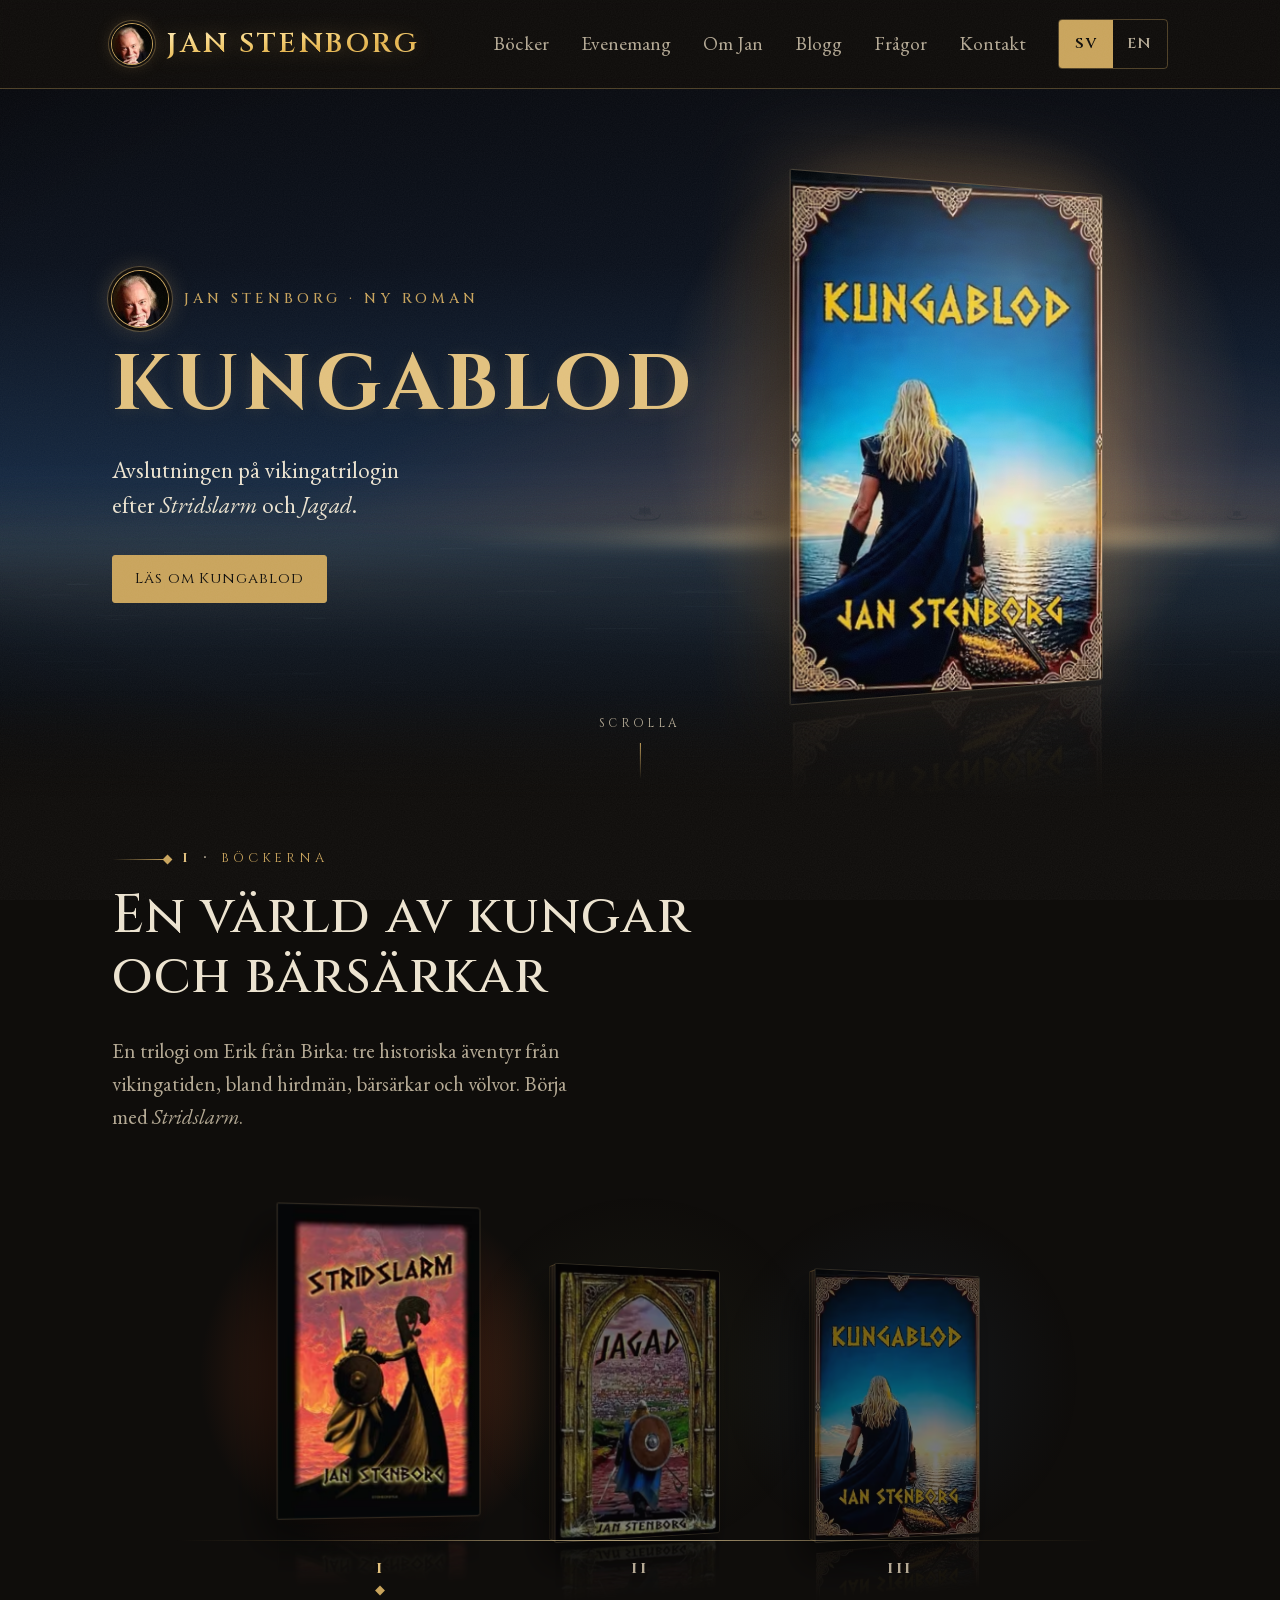
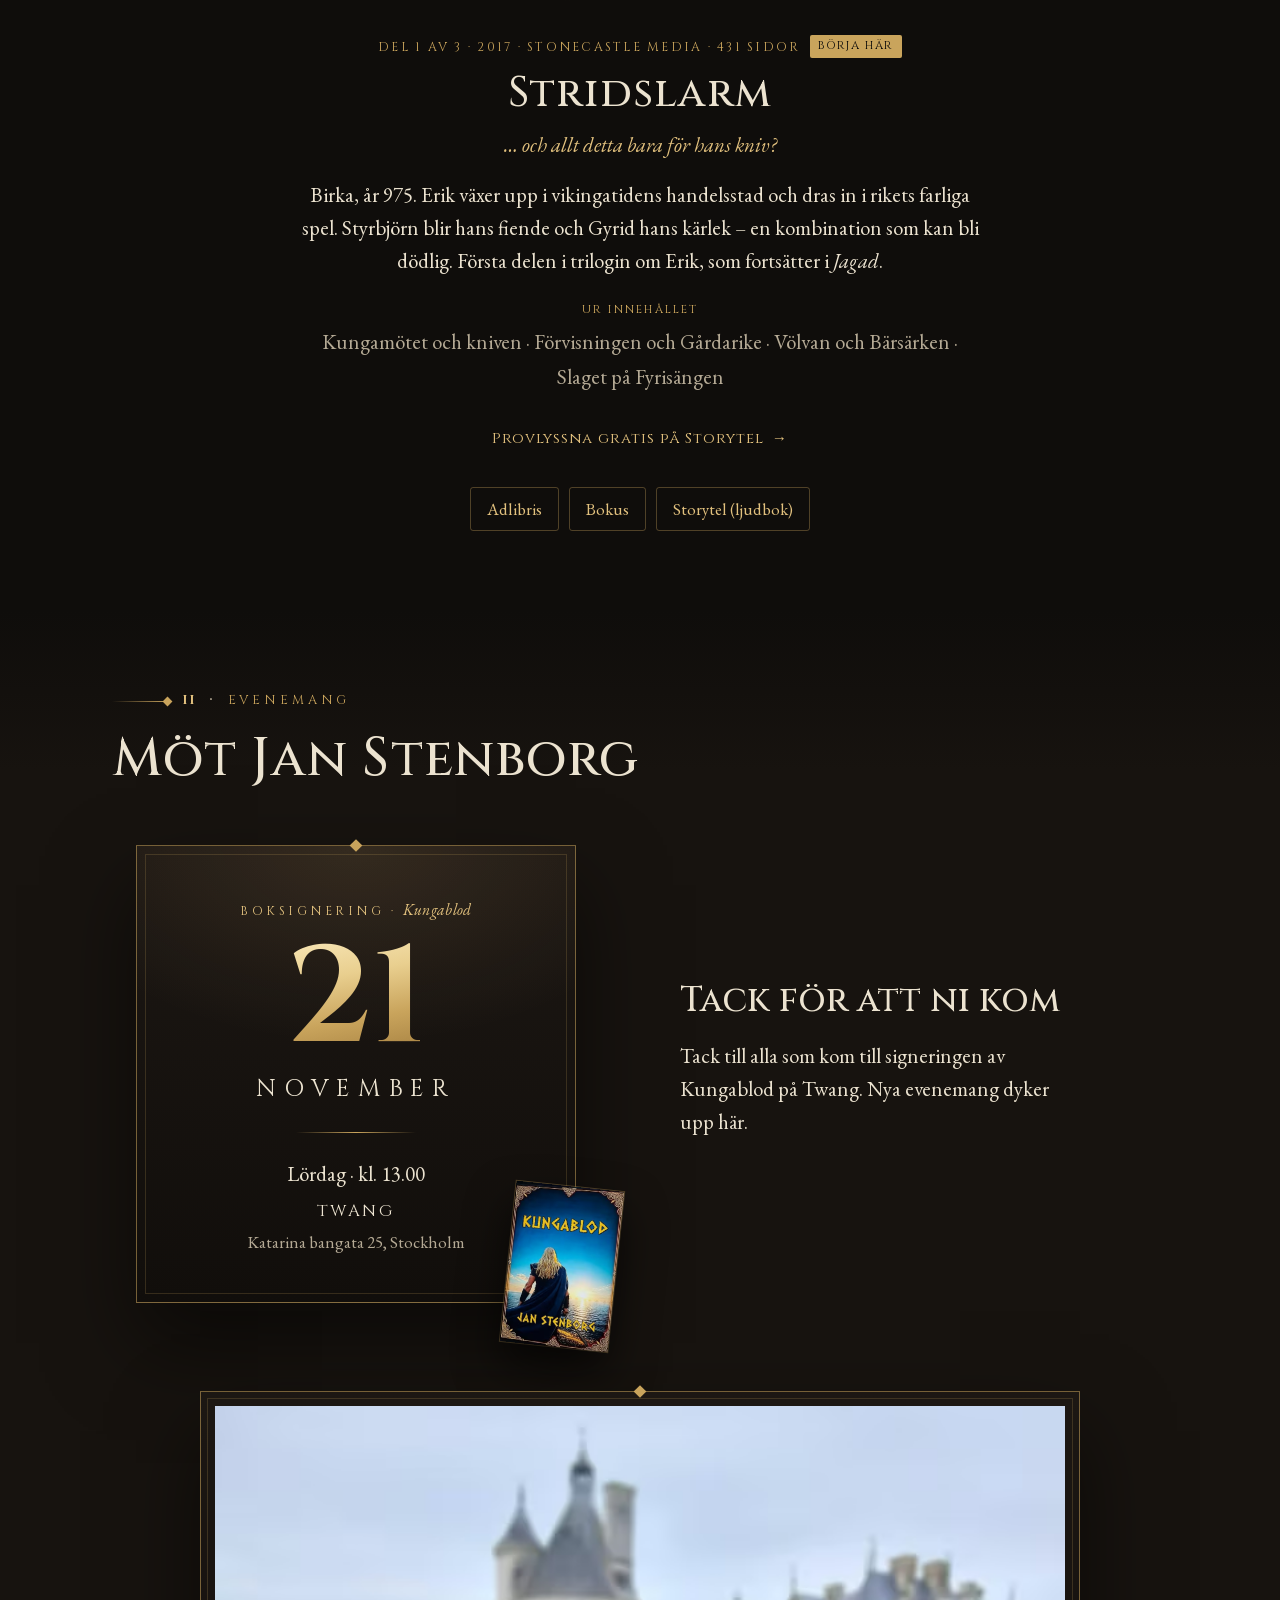
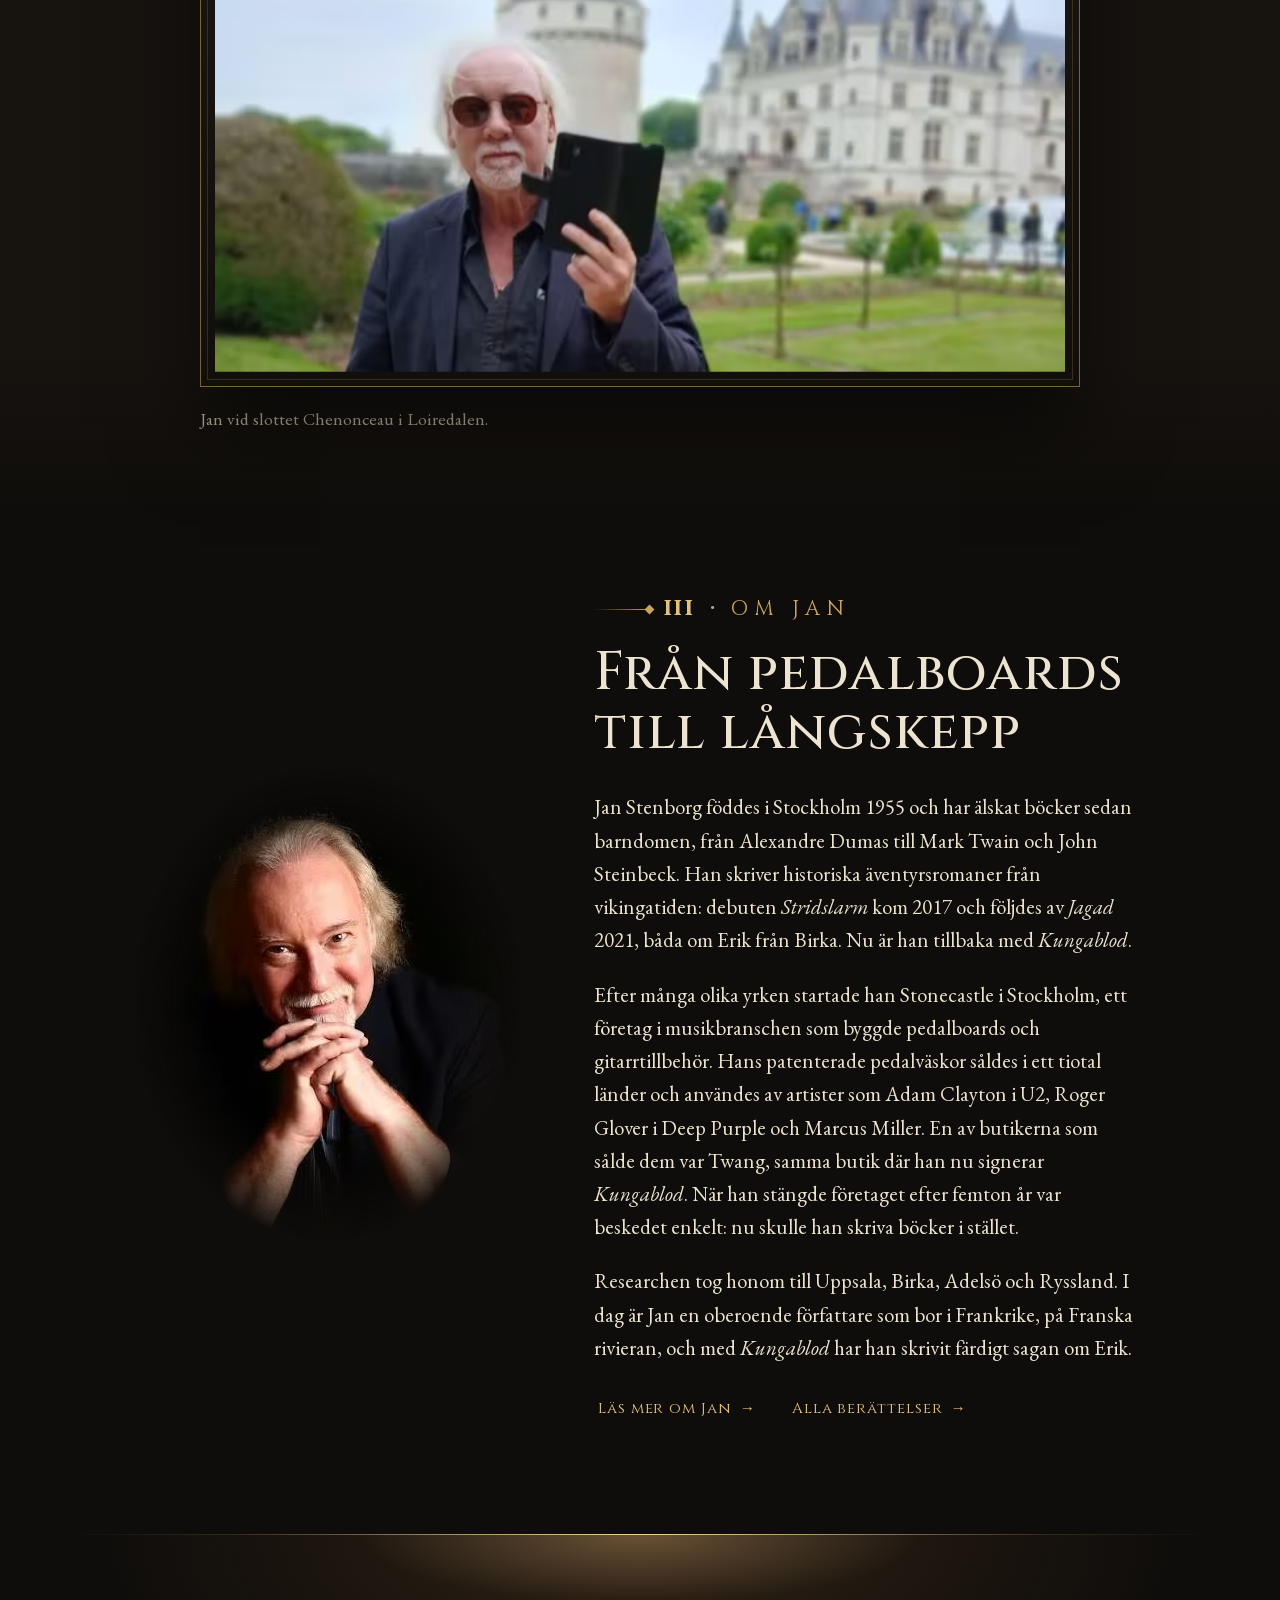
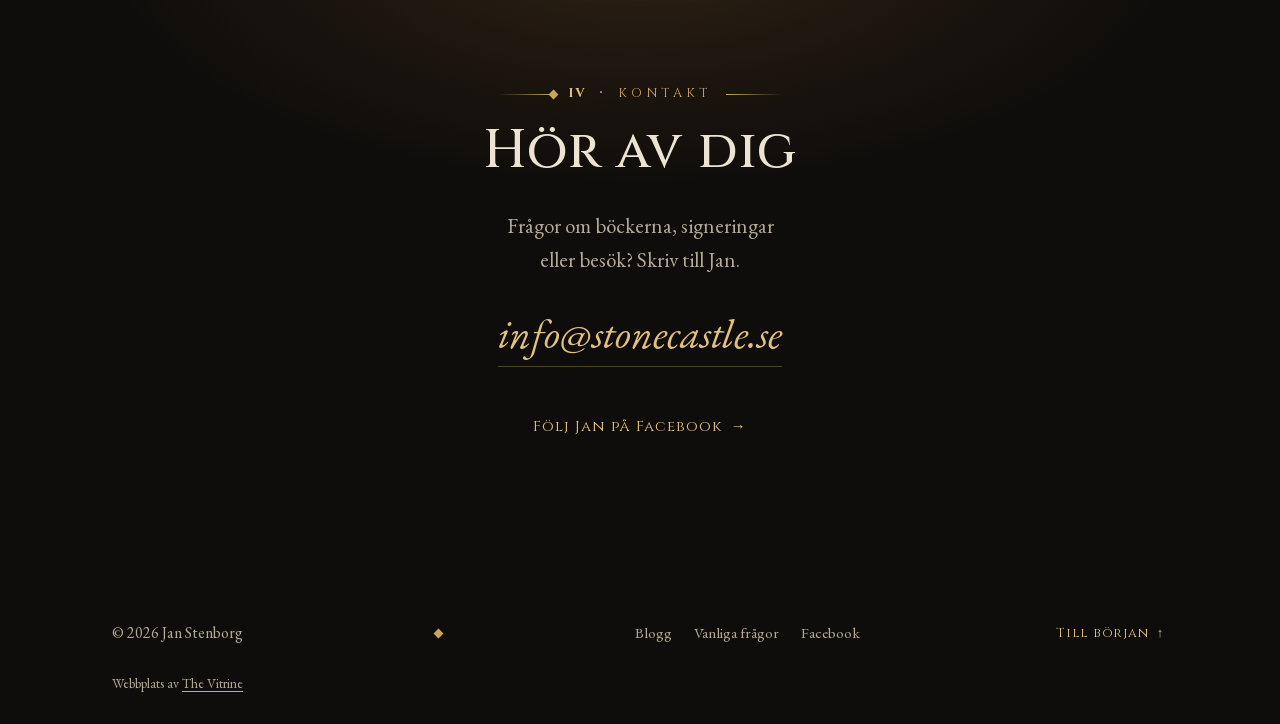
==== index.html @ d5a55173 "Footer: add "Webbplats av The Vitrine" credit Swedish and English, following the language switch; li" ====
<!doctype html>
<html lang="sv" data-lang="sv" data-title-sv="Jan Stenborg – vikingatrilogin om Erik: Stridslarm, Jagad, Kungablod" data-title-en="Jan Stenborg – the Viking trilogy of Erik: Stridslarm, Jagad, Kungablod">
<head>
  <meta charset="utf-8">
  <meta name="viewport" content="width=device-width, initial-scale=1, viewport-fit=cover">
  <title>Jan Stenborg – vikingatrilogin om Erik: Stridslarm, Jagad, Kungablod</title>
  <meta name="description" content="Jan Stenborgs vikingatrilogi om Erik från Birka: Stridslarm, Jagad och avslutande Kungablod. Boksignering 21 november på Twang i Stockholm.">
  <meta name="theme-color" content="#0f0d0b">
  <meta name="referrer" content="strict-origin-when-cross-origin">
  <link rel="icon" href="favicon.svg" type="image/svg+xml">
  <link rel="icon" href="favicon-32.png" sizes="32x32" type="image/png">
  <link rel="apple-touch-icon" href="apple-touch-icon.png">

  <!-- Sharing on Facebook, Messenger, LinkedIn, X etc. -->
  <meta property="og:type" content="website">
  <meta property="og:site_name" content="Jan Stenborg">
  <meta property="og:locale" content="sv_SE">
  <meta property="og:title" content="Kungablod – avslutningen på Jan Stenborgs vikingatrilogi">
  <meta property="og:description" content="Boksignering lördag 21 november kl. 13.00 på Twang, Katarina bangata 25, Stockholm.">
  <meta property="og:image" content="https://janstenborg.com/images/share.jpg">
  <meta property="og:image:width" content="1200">
  <meta property="og:image:height" content="630">
  <meta property="og:image:alt" content="Kungablod av Jan Stenborg: boken mot en soluppgång över havet.">
  <meta name="twitter:card" content="summary_large_image">
  <link rel="canonical" href="https://janstenborg.com/">
  <!-- Swedish is the site's main language: Google should show these Swedish pages -->
  <link rel="alternate" hreflang="sv" href="https://janstenborg.com/">
  <link rel="alternate" hreflang="x-default" href="https://janstenborg.com/">
  <meta property="og:url" content="https://janstenborg.com/">

  <!-- Load the hero cover and the two main fonts first, so the top of the page appears fast -->
  <link rel="preload" as="image" type="image/avif"
        imagesrcset="images/kungablod-320.avif 320w, images/kungablod-480.avif 480w, images/kungablod-628.avif 628w"
        imagesizes="(max-width: 820px) and (max-height: 700px) 131px, (max-width: 820px) and (max-height: 800px) 149px, (max-width: 820px) 175px, 298px">
  <link rel="preload" href="fonts/cinzel.woff2" as="font" type="font/woff2" crossorigin>
  <link rel="preload" href="fonts/eb-garamond.woff2" as="font" type="font/woff2" crossorigin>
  <link rel="stylesheet" href="styles.css">

  <script src="boot.js?v=2"></script>

  <!-- Information for Google: Jan, his books and the signing. Update together with the page text. -->
  <script type="application/ld+json">
  {
    "@context": "https://schema.org",
    "@graph": [
      {
        "@type": "Person",
        "@id": "#jan-stenborg",
        "name": "Jan Stenborg",
        "jobTitle": "Författare",
        "url": "https://janstenborg.com/",
        "birthDate": "1955",
        "birthPlace": { "@type": "Place", "name": "Stockholm" },
        "image": "https://janstenborg.com/images/jan-stenborg.jpg",
        "sameAs": ["https://www.bokus.com/forfattare/jan-stenborg", "https://www.facebook.com/Stridslarm.Bok"]
      },
      {
        "@type": "Book",
        "name": "Stridslarm",
        "author": { "@id": "#jan-stenborg" },
        "inLanguage": "sv",
        "genre": "Historisk roman",
        "datePublished": "2017",
        "publisher": { "@type": "Organization", "name": "Stonecastle Media" },
        "isbn": "9789163748806",
        "numberOfPages": 431,
        "bookFormat": "https://schema.org/Paperback",
        "image": "https://janstenborg.com/images/stridslarm.jpg",
        "isPartOf": { "@id": "#trilogin" },
        "position": 1
      },
      {
        "@type": "Book",
        "name": "Jagad",
        "author": { "@id": "#jan-stenborg" },
        "inLanguage": "sv",
        "genre": "Historisk roman",
        "datePublished": "2021",
        "image": "https://janstenborg.com/images/jagad.jpg",
        "isPartOf": { "@id": "#trilogin" },
        "position": 2,
        "workExample": {
          "@type": "Book",
          "bookFormat": "https://schema.org/AudiobookFormat",
          "isbn": "9789189736337",
          "publisher": { "@type": "Organization", "name": "Bookea" },
          "readBy": { "@type": "Person", "name": "Sebastian Karlsson" }
        }
      },
      {
        "@type": "Book",
        "name": "Kungablod",
        "author": { "@id": "#jan-stenborg" },
        "inLanguage": "sv",
        "genre": "Historisk roman",
        "image": "https://janstenborg.com/images/kungablod.jpg",
        "isPartOf": { "@id": "#trilogin" },
        "position": 3
      },
      {
        "@type": "BookSeries",
        "@id": "#trilogin",
        "name": "Trilogin om Erik från Birka",
        "author": { "@id": "#jan-stenborg" },
        "inLanguage": "sv",
        "genre": "Historisk roman",
        "numberOfItems": 3
      },
      {
        "@type": "Event",
        "name": "Boksignering: Kungablod med Jan Stenborg",
        "description": "Jan Stenborg signerar Kungablod, den avslutande delen i hans vikingatrilogi om Erik från Birka.",
        "startDate": "2026-11-21T13:00:00+01:00",
        "endDate": "2026-11-21T15:00:00+01:00",
        "eventStatus": "https://schema.org/EventScheduled",
        "eventAttendanceMode": "https://schema.org/OfflineEventAttendanceMode",
        "image": "https://janstenborg.com/images/boksignering-kungablod.jpg",
        "performer": { "@id": "#jan-stenborg" },
        "organizer": { "@id": "#jan-stenborg" },
        "location": {
          "@type": "Place",
          "name": "Twang",
          "address": {
            "@type": "PostalAddress",
            "streetAddress": "Katarina bangata 25",
            "addressLocality": "Stockholm",
            "addressCountry": "SE"
          }
        }
      }
    ]
  }
  </script>
</head>
<body>

<!--
  HOW TEXT WORKS ON THIS PAGE
  Every piece of text appears twice: once with lang="sv" (Swedish) and once with lang="en" (English).
  Only the chosen language is shown. When you change one, change the other too.
  Image descriptions work the same way: alt="..." is Swedish, data-alt-en="..." is English.

  HOW THE SIGNING DATES WORK
  The event's start and end are set once, on the <article class="event"> below.
  Anything marked data-show="upcoming", "today" or "past" appears only at that time,
  so the page updates itself before, on and after the day.
-->

<a class="skip" href="#main"><span lang="sv">Hoppa till innehållet</span><span lang="en" data-nosnippet>Skip to content</span></a>

<header class="site-header">
  <div class="wrap header-inner">
    <a class="brand" href="#top">
      <picture class="brand-avatar">
        <source type="image/avif" srcset="images/jan-avatar-112.avif 112w, images/jan-avatar-168.avif 168w" sizes="40px">
        <source type="image/webp" srcset="images/jan-avatar-112.webp 112w, images/jan-avatar-168.webp 168w" sizes="40px">
        <img src="images/jan-avatar.jpg" width="40" height="40" alt="">
      </picture>
      <span class="brand-name">Jan Stenborg</span>
    </a>
    <nav class="nav" aria-label="Meny" data-label-en="Menu">
      <a href="#bocker"><span lang="sv">Böcker</span><span lang="en" data-nosnippet>Books</span></a>
      <a href="#evenemang"><span lang="sv">Evenemang</span><span lang="en" data-nosnippet>Events</span></a>
      <a href="#om"><span lang="sv">Om Jan</span><span lang="en" data-nosnippet>About</span></a>
      <a href="/blogg/"><span lang="sv">Blogg</span><span lang="en" data-nosnippet>Blog</span></a>
      <a href="/fragor/"><span lang="sv">Frågor</span><span lang="en" data-nosnippet>FAQ</span></a>
      <a href="#kontakt"><span lang="sv">Kontakt</span><span lang="en" data-nosnippet>Contact</span></a>
    </nav>
    <div class="lang-switch" role="group" aria-label="Språk / Language">
      <button type="button" data-set-lang="sv" aria-pressed="true">SV</button>
      <button type="button" data-set-lang="en" aria-pressed="false">EN</button>
    </div>
    <!-- Phones and small tablets: the links move into the full-screen menu below -->
    <button type="button" class="menu-toggle" aria-expanded="false" aria-controls="site-menu" data-menu-toggle>
      <span class="menu-icon" aria-hidden="true"></span>
      <span class="visually-hidden"><span lang="sv">Meny</span><span lang="en" data-nosnippet>Menu</span></span>
    </button>
  </div>
</header>

<!-- Full-screen menu for phones: the page's four chapters. Keep in step with the links above. -->
<div class="menu-panel" id="site-menu" data-menu>
  <div class="menu-glow" aria-hidden="true"></div>
  <nav class="wrap menu-inner" aria-label="Meny" data-label-en="Menu">
    <ol class="menu-list">
      <li style="--i:0"><a href="#bocker"><span class="menu-num">I</span><span lang="sv">Böckerna</span><span lang="en" data-nosnippet>The books</span></a></li>
      <li style="--i:1"><a href="#evenemang"><span class="menu-num">II</span><span lang="sv">Evenemang</span><span lang="en" data-nosnippet>Events</span></a></li>
      <li style="--i:2"><a href="#om"><span class="menu-num">III</span><span lang="sv">Om Jan</span><span lang="en" data-nosnippet>About Jan</span></a></li>
      <li style="--i:3"><a href="#kontakt"><span class="menu-num">IV</span><span lang="sv">Kontakt</span><span lang="en" data-nosnippet>Contact</span></a></li>
    </ol>
    <ul class="menu-list menu-more">
      <li style="--i:4"><a href="/blogg/"><span class="menu-num" aria-hidden="true">·</span><span lang="sv">Blogg</span><span lang="en" data-nosnippet>Blog</span></a></li>
      <li style="--i:5"><a href="/fragor/"><span class="menu-num" aria-hidden="true">·</span><span lang="sv">Vanliga frågor</span><span lang="en" data-nosnippet>FAQ</span></a></li>
    </ul>
    <div class="menu-foot" style="--i:6">
      <a class="btn btn-gold" href="#evenemang" data-show="upcoming today" data-track="Menu: signing"><span lang="sv">Kom på signeringen</span><span lang="en" data-nosnippet>Come to the signing</span></a>
      <a class="btn btn-gold" href="#bocker" data-show="past" data-track="Menu: books"><span lang="sv">Läs om Kungablod</span><span lang="en" data-nosnippet>About Kungablod</span></a>
      <div class="lang-switch" role="group" aria-label="Språk / Language">
        <button type="button" data-set-lang="sv" aria-pressed="true">SV</button>
        <button type="button" data-set-lang="en" aria-pressed="false">EN</button>
      </div>
    </div>
  </nav>
</div>

<main id="main">

  <!-- ===== HERO: "Dawn over the fleet". The scene is drawn in code; see docs/HERO.md ===== -->
  <section class="hero" id="top">
    <div class="hero-scene" aria-hidden="true">
      <div class="hero-sky" data-depth="sky"></div>
      <div class="hero-sun" data-depth="sky"></div>
      <svg class="hero-fleet" data-depth="fleet" viewBox="0 0 1200 40" preserveAspectRatio="xMidYMax slice">
        <defs>
          <symbol id="longship" viewBox="0 0 60 30">
            <path d="M28 2h2v19h-2z"/>
            <path d="M19 4q10 3 19 0l3 14q-12-3-23 0z" opacity=".7"/>
            <path d="M29 3L9 23M29 3l20 20" fill="none" stroke="currentColor" stroke-width=".5"/>
            <path d="M1 18c2 0 3 2 4 4 6 3 14 4 25 4s19-1 25-4c1-2 2-5 4-8 0 4-1 7-3 10-6 4-15 5-26 5S10 28 4 24c-2-2-3-4-3-6z"/>
          </symbol>
        </defs>
        <g class="hero-fleet-drift">
          <!-- kept to the right half, clear of the text column -->
          <use href="#longship" x="590" y="16" width="30" height="15"/>
          <use href="#longship" x="700" y="19" width="22" height="11"/>
          <use href="#longship" x="1000" y="12" width="38" height="19"/>
          <use href="#longship" x="1090" y="18" width="26" height="13"/>
          <use href="#longship" x="1150" y="20" width="20" height="10"/>
        </g>
      </svg>
      <div class="hero-sea">
        <div class="hero-sunpath"></div>
      </div>
      <div class="hero-mist hero-mist-far"></div>
      <div class="hero-mist hero-mist-near"></div>
      <div class="hero-grain"></div>
    </div>

    <div class="wrap hero-inner">
      <div class="hero-text" data-depth="text">
        <!-- Jan's face beside his name, so visitors who know him recognise it at once -->
        <p class="eyebrow hero-byline hero-in" style="--i:0">
          <picture class="hero-avatar">
            <source type="image/avif" srcset="images/jan-avatar-112.avif 112w, images/jan-avatar-168.avif 168w" sizes="56px">
            <source type="image/webp" srcset="images/jan-avatar-112.webp 112w, images/jan-avatar-168.webp 168w" sizes="56px">
            <img src="images/jan-avatar.jpg" width="56" height="56" alt="">
          </picture>
          <span>Jan Stenborg · <span lang="sv">Ny roman</span><span lang="en" data-nosnippet>New novel</span></span>
        </p>
        <h1 class="hero-title hero-in" aria-label="Kungablod" style="--i:1"><span class="hero-letter" aria-hidden="true" style="--letter:0">K</span><span class="hero-letter" aria-hidden="true" style="--letter:1">u</span><span class="hero-letter" aria-hidden="true" style="--letter:2">n</span><span class="hero-letter" aria-hidden="true" style="--letter:3">g</span><span class="hero-letter" aria-hidden="true" style="--letter:4">a</span><span class="hero-letter" aria-hidden="true" style="--letter:5">b</span><span class="hero-letter" aria-hidden="true" style="--letter:6">l</span><span class="hero-letter" aria-hidden="true" style="--letter:7">o</span><span class="hero-letter" aria-hidden="true" style="--letter:8">d</span></h1>
        <p class="lead hero-in" style="--i:2">
          <span lang="sv">Avslutningen på vikingatrilogin efter <em>Stridslarm</em> och <em>Jagad</em>.</span>
          <span lang="en" data-nosnippet>The final book of the Viking trilogy, after <em>Stridslarm</em> and <em>Jagad</em>.</span>
        </p>
        <div class="actions hero-in" id="hero-actions" style="--i:3">
          <a class="btn btn-gold" href="#evenemang" data-show="upcoming today" data-track="Hero: signing"><span lang="sv">Kom på signeringen</span><span lang="en" data-nosnippet>Come to the signing</span></a>
          <a class="btn btn-gold" href="#bocker" data-show="past" data-track="Hero: books"><span lang="sv">Läs om Kungablod</span><span lang="en" data-nosnippet>About Kungablod</span></a>
          <a class="text-link" href="#bocker" data-show="upcoming today"><span lang="sv">Utforska böckerna</span><span lang="en" data-nosnippet>Explore the books</span> <span class="text-link-arrow" aria-hidden="true">→</span></a>
        </div>
        <p class="hero-inscription hero-in" style="--i:4" data-show="upcoming today">
          <span data-show="upcoming"><span lang="sv">Boksignering · lör 21 nov · 13.00</span><span lang="en" data-nosnippet>Book signing · Sat 21 Nov · 1 pm</span></span>
          <span data-show="today"><span lang="sv">Signering idag · 13.00</span><span lang="en" data-nosnippet>Signing today · 1 pm</span></span>
          <span class="hero-inscription-place">Twang, Katarina bangata 25, Stockholm</span>
        </p>
      </div>

      <div class="hero-book" data-depth="book">
        <div class="hero-halo" aria-hidden="true"></div>
        <div class="book3d" data-tilt>
          <div class="book3d-body">
            <picture>
              <source type="image/avif" srcset="images/kungablod-320.avif 320w, images/kungablod-480.avif 480w, images/kungablod-628.avif 628w" sizes="(max-width: 820px) and (max-height: 700px) 131px, (max-width: 820px) and (max-height: 800px) 149px, (max-width: 820px) 175px, 298px">
              <source type="image/webp" srcset="images/kungablod-320.webp 320w, images/kungablod-480.webp 480w, images/kungablod-628.webp 628w" sizes="(max-width: 820px) and (max-height: 700px) 131px, (max-width: 820px) and (max-height: 800px) 149px, (max-width: 820px) 175px, 298px">
              <img class="book3d-front" src="images/kungablod.jpg" width="628" height="938" fetchpriority="high"
                   alt="Omslaget till Kungablod av Jan Stenborg: en långhårig krigare i blå mantel ser ut över havet i soluppgången."
                   data-alt-en="The cover of Kungablod by Jan Stenborg: a long-haired warrior in a blue cloak looks out over the sea at sunrise.">
            </picture>
            <span class="book3d-spine" aria-hidden="true"></span>
            <span class="book3d-glare" aria-hidden="true"></span>
            <span class="book3d-sheen" aria-hidden="true"></span>
          </div>
        </div>
      </div>
    </div>

    <a class="scroll-cue" href="#bocker" aria-hidden="true" tabindex="-1"><span lang="sv">Scrolla</span><span lang="en" data-nosnippet>Scroll</span></a>
  </section>

  <!-- ===== BOOKS: the trilogy shelf ===== -->
  <section class="section saga" id="bocker">
    <div class="wrap">
      <header class="chapter" data-reveal="title">
        <p class="chapter-mark"><span class="chapter-rule" aria-hidden="true"></span><span class="chapter-num">I</span><span lang="sv">Böckerna</span><span lang="en" data-nosnippet>The books</span></p>
        <h2 class="chapter-title"><span lang="sv">En värld av kungar och bärsärkar</span><span lang="en" data-nosnippet>A world of kings and berserkers</span></h2>
      </header>
      <p class="section-intro" data-reveal>
        <span lang="sv">En trilogi om Erik från Birka: tre historiska äventyr från vikingatiden, bland hirdmän, bärsärkar och völvor. Börja med <em>Stridslarm</em>.</span>
        <span lang="en" data-nosnippet>A trilogy about Erik of Birka: three historical adventures from the Viking age, among housecarls, berserkers and seeresses. Start with <em>Stridslarm</em>.</span>
      </p>

      <!-- The trilogy shelf: three books side by side, oldest first. Choosing one lifts it and shows its
           details below. To add a book, add a button in shelf-books and a panel in shelf-panels. -->
      <div class="shelf" data-shelf data-reveal>
        <div class="shelf-books" role="tablist" aria-label="Böckerna" data-label-en="The books">
          <button type="button" role="tab" class="shelf-book" id="tab-stridslarm" aria-controls="panel-stridslarm" aria-selected="true" tabindex="0" data-book="stridslarm">
            <span class="shelf-glow" aria-hidden="true"></span>
            <span class="shelf-3d" aria-hidden="true"><span class="shelf-body">
              <picture>
                <source type="image/avif" srcset="images/stridslarm-200.avif 200w, images/stridslarm-360.avif 360w, images/stridslarm-533.avif 533w, images/stridslarm-720.avif 720w" sizes="(max-width: 640px) 110px, 200px">
                <source type="image/webp" srcset="images/stridslarm-200.webp 200w, images/stridslarm-360.webp 360w, images/stridslarm-533.webp 533w, images/stridslarm-720.webp 720w" sizes="(max-width: 640px) 110px, 200px">
                <img class="shelf-front" src="images/stridslarm.jpg" width="919" height="1400" loading="lazy" alt="">
              </picture>
              <span class="shelf-spine"></span>
            </span></span>
            <span class="shelf-num" aria-hidden="true">I</span>
            <span class="visually-hidden"><span lang="sv">Stridslarm, bok 1 av 3</span><span lang="en" data-nosnippet>Stridslarm, book 1 of 3</span></span>
          </button>
          <button type="button" role="tab" class="shelf-book" id="tab-jagad" aria-controls="panel-jagad" aria-selected="false" tabindex="-1" data-book="jagad">
            <span class="shelf-glow" aria-hidden="true"></span>
            <span class="shelf-3d" aria-hidden="true"><span class="shelf-body">
              <picture>
                <source type="image/avif" srcset="images/jagad-200.avif 200w, images/jagad-240.avif 240w, images/jagad-362.avif 362w" sizes="(max-width: 640px) 110px, 200px">
                <source type="image/webp" srcset="images/jagad-200.webp 200w, images/jagad-240.webp 240w, images/jagad-362.webp 362w" sizes="(max-width: 640px) 110px, 200px">
                <img class="shelf-front" src="images/jagad.jpg" width="362" height="552" loading="lazy" alt="">
              </picture>
              <span class="shelf-spine"></span>
            </span></span>
            <span class="shelf-num" aria-hidden="true">II</span>
            <span class="visually-hidden"><span lang="sv">Jagad, bok 2 av 3</span><span lang="en" data-nosnippet>Jagad, book 2 of 3</span></span>
          </button>
          <button type="button" role="tab" class="shelf-book" id="tab-kungablod" aria-controls="panel-kungablod" aria-selected="false" tabindex="-1" data-book="kungablod">
            <span class="shelf-glow" aria-hidden="true"></span>
            <span class="shelf-3d" aria-hidden="true"><span class="shelf-body">
              <picture>
                <source type="image/avif" srcset="images/kungablod-200.avif 200w, images/kungablod-320.avif 320w, images/kungablod-480.avif 480w" sizes="(max-width: 640px) 110px, 200px">
                <source type="image/webp" srcset="images/kungablod-200.webp 200w, images/kungablod-320.webp 320w, images/kungablod-480.webp 480w" sizes="(max-width: 640px) 110px, 200px">
                <img class="shelf-front" src="images/kungablod.jpg" width="628" height="938" loading="lazy" alt="">
              </picture>
              <span class="shelf-spine"></span>
            </span></span>
            <span class="shelf-num" aria-hidden="true">III</span>
            <span class="visually-hidden"><span lang="sv">Kungablod, bok 3 av 3</span><span lang="en" data-nosnippet>Kungablod, book 3 of 3</span></span>
          </button>
        </div>
        <div class="shelf-panels">
          <div class="shelf-panel book is-active" role="tabpanel" id="panel-stridslarm" aria-labelledby="tab-stridslarm" data-book="stridslarm">
            <div class="book-body">
              <p class="book-meta" data-reveal><span lang="sv">Del 1 av 3</span><span lang="en" data-nosnippet>Book 1 of 3</span> · 2017 · Stonecastle Media · 431 <span lang="sv">sidor</span><span lang="en" data-nosnippet>pages</span><span class="badge"><span lang="sv">Börja här</span><span lang="en" data-nosnippet>Start here</span></span></p>
              <h3 data-reveal>Stridslarm</h3>
              <!-- The hook from the book's own back cover -->
              <p class="book-hook" data-reveal><span lang="sv">… och allt detta bara för hans kniv?</span><span lang="en" data-nosnippet>… and all this just for his knife?</span></p>
              <p data-reveal>
                <span lang="sv">Birka, år 975. Erik växer upp i vikingatidens handelsstad och dras in i rikets farliga spel. Styrbjörn blir hans fiende och Gyrid hans kärlek – en kombination som kan bli dödlig. Första delen i trilogin om Erik, som fortsätter i <em>Jagad</em>.</span>
                <span lang="en" data-nosnippet>Birka, in the year 975. Erik grows up in the Viking-age trading town and is drawn into the kingdom's dangerous games. Styrbjörn becomes his enemy and Gyrid his love – a combination that could prove deadly. The first part of the trilogy about Erik, which continues in <em>Jagad</em>.</span>
              </p>
              <!-- A few of the book's own chapter titles -->
              <p class="book-chapters" data-reveal>
                <span class="book-chapters-label"><span lang="sv">Ur innehållet</span><span lang="en" data-nosnippet>From the contents</span></span>
                <span lang="sv">Kungamötet och kniven · Förvisningen och Gårdarike · Völvan och Bärsärken · Slaget på Fyrisängen</span>
                <span lang="en" data-nosnippet>The kings' meeting and the knife · Exile and Gårdarike · The seeress and the berserker · The Battle of Fyrisängen</span>
              </p>
              <!-- EXCERPT-LINK --><!-- /EXCERPT-LINK -->
              <p class="book-excerpt" data-reveal><a class="text-link" href="https://www.storytel.com/se/books/stridslarm-1132654" target="_blank" rel="noopener" data-track="Storytel sample"><span lang="sv">Provlyssna gratis på Storytel</span><span lang="en" data-nosnippet>Listen to a free sample on Storytel</span> <span class="text-link-arrow" aria-hidden="true">→</span></a></p>
              <ul class="buy" data-reveal>
                <li><a href="https://www.adlibris.com/sv/bok/stridslarm-9789163748806" target="_blank" rel="noopener">Adlibris</a></li>
                <li><a href="https://www.bokus.com/bok/9789163748806/stridslarm/" target="_blank" rel="noopener">Bokus</a></li>
                <li><a href="https://www.storytel.com/se/books/stridslarm-1132654" target="_blank" rel="noopener"><span lang="sv">Storytel (ljudbok)</span><span lang="en" data-nosnippet>Storytel (audiobook)</span></a></li>
              </ul>
            </div>
          </div>
          <div class="shelf-panel book" role="tabpanel" id="panel-jagad" aria-labelledby="tab-jagad" data-book="jagad">
            <div class="book-body">
              <p class="book-meta" data-reveal><span lang="sv">Del 2 av 3</span><span lang="en" data-nosnippet>Book 2 of 3</span> · 2021 · <span lang="sv">Ljudbok uppläst av Sebastian Karlsson</span><span lang="en" data-nosnippet>Audiobook read by Sebastian Karlsson</span></p>
              <h3 data-reveal>Jagad</h3>
              <p data-reveal>
                <span lang="sv">En gammal lögn hinner ikapp Erik. Dömd på tinget och jagad av Kåre, som kräver blodig hämnd, måste han ta sig fram bland kungar, drottningar, rövare och jägare för att rentvå sitt namn. Och hemma i Birka väntar Gyrid – eller har hon glömt honom? Andra delen i trilogin om Erik, som avslutas i <em>Kungablod</em>.</span>
                <span lang="en" data-nosnippet>An old lie catches up with Erik. Condemned at the Thing and hunted by Kåre, who wants blood for blood, he must survive kings, queens, robbers and hunters to clear his name. And back in Birka there is Gyrid – unless she has forgotten him. The second part of the trilogy about Erik, which concludes in <em>Kungablod</em>.</span>
              </p>
              <ul class="buy" data-reveal>
                <li><a href="https://www.bokus.com/forfattare/jan-stenborg" target="_blank" rel="noopener">Bokus</a></li>
                <li><a href="https://www.storytel.com/se/books/jagad-2059091" target="_blank" rel="noopener"><span lang="sv">Storytel (ljudbok)</span><span lang="en" data-nosnippet>Storytel (audiobook)</span></a></li>
                <li><a href="https://bokon.se/ebok/jagad_jan-stenborg-2/" target="_blank" rel="noopener"><span lang="sv">Bokon (e-bok)</span><span lang="en" data-nosnippet>Bokon (e-book)</span></a></li>
              </ul>
            </div>
          </div>
          <div class="shelf-panel book" role="tabpanel" id="panel-kungablod" aria-labelledby="tab-kungablod" data-book="kungablod">
            <div class="book-body">
              <p class="book-meta" data-reveal><span lang="sv">Del 3 av 3 · Ny · 2026</span><span lang="en" data-nosnippet>Book 3 of 3 · New · 2026</span></p>
              <h3 data-reveal>Kungablod</h3>
              <p data-reveal>
                <span lang="sv">Den tredje och avslutande delen i trilogin om Erik. Mer om boken, och var du kan köpa den, kommer snart.</span>
                <span lang="en" data-nosnippet>The third and final part of the trilogy about Erik. More about the book, and where to buy it, coming soon.</span>
              </p>
              <p class="book-note" data-show="upcoming today" data-reveal>
                <span lang="sv">Träffa Jan och få ditt exemplar signerat den 21 november på Twang i Stockholm.</span>
                <span lang="en" data-nosnippet>Meet Jan and get your copy signed on 21 November at Twang in Stockholm.</span>
              </p>
            </div>
          </div>
        </div>
      </div>
    </div>
  </section>

  <!-- ===== EVENTS =====
       To change the signing time, edit data-event-start / data-event-end here,
       the calendar file in events/, and the Event block in the <head>. -->
  <section class="section section-dark" id="evenemang">
    <div class="wrap">
      <header class="chapter" data-reveal="title">
        <p class="chapter-mark"><span class="chapter-rule" aria-hidden="true"></span><span class="chapter-num">II</span><span lang="sv">Evenemang</span><span lang="en" data-nosnippet>Events</span></p>
        <h2 class="chapter-title"><span lang="sv">Möt Jan Stenborg</span><span lang="en" data-nosnippet>Meet Jan Stenborg</span></h2>
      </header>

      <article class="event"
               data-event-start="2026-11-21T13:00:00+01:00"
               data-event-end="2026-11-21T15:00:00+01:00">

        <!-- The invitation card. Change the date and place here if the event changes. -->
        <div class="invite" data-reveal>
          <div class="invite-card">
            <p class="invite-label"><span lang="sv">Boksignering</span><span lang="en" data-nosnippet>Book signing</span> · <em>Kungablod</em></p>
            <p class="invite-day" aria-hidden="true">21</p>
            <p class="invite-month"><span class="visually-hidden">21 </span><span lang="sv">november</span><span lang="en" data-nosnippet>November</span></p>
            <span class="invite-rule" aria-hidden="true"></span>
            <p class="invite-time"><span lang="sv">Lördag · kl. 13.00</span><span lang="en" data-nosnippet>Saturday · 1 pm</span></p>
            <p class="invite-place">Twang<span>Katarina bangata 25, Stockholm</span></p>
          </div>
          <picture class="invite-cover" aria-hidden="true">
            <source type="image/avif" srcset="images/kungablod-200.avif 200w, images/kungablod-320.avif 320w" sizes="(max-width: 820px) 76px, 108px">
            <source type="image/webp" srcset="images/kungablod-200.webp 200w, images/kungablod-320.webp 320w" sizes="(max-width: 820px) 76px, 108px">
            <img src="images/kungablod.jpg" width="628" height="938" loading="lazy" alt="">
          </picture>
        </div>

        <div class="event-body">
          <!-- Before the day -->
          <div data-show="upcoming" data-reveal>
            <p class="event-soon" data-countdown hidden>
              <span lang="sv"></span><span lang="en" data-nosnippet></span>
            </p>
            <h3><span lang="sv">Signering av Kungablod</span><span lang="en" data-nosnippet>Signing Kungablod</span></h3>
            <p>
              <span lang="sv">Kom och träffa Jan, prata vikingatid och få din bok signerad. Välkommen!</span>
              <span lang="en" data-nosnippet>Come and meet Jan, talk Viking history and get your book signed. Everyone is welcome!</span>
            </p>
          </div>

          <!-- On the day -->
          <div data-show="today" data-reveal>
            <p class="event-soon"><span lang="sv">Idag</span><span lang="en" data-nosnippet>Today</span></p>
            <h3><span lang="sv">Signering av Kungablod</span><span lang="en" data-nosnippet>Signing Kungablod</span></h3>
            <p>
              <span lang="sv">Jan signerar på Twang idag från kl. 13.00. Välkommen förbi!</span>
              <span lang="en" data-nosnippet>Jan is signing at Twang today from 1 pm. Come along!</span>
            </p>
          </div>

          <!-- After the day. The photo of Jan sits below, where the poster was. -->
          <div data-show="past" data-reveal>
            <h3><span lang="sv">Tack för att ni kom</span><span lang="en" data-nosnippet>Thank you for coming</span></h3>
            <p>
              <span lang="sv">Tack till alla som kom till signeringen av Kungablod på Twang. Nya evenemang dyker upp här.</span>
              <span lang="en" data-nosnippet>Thank you to everyone who came to the Kungablod signing at Twang. New events will appear here.</span>
            </p>
          </div>

          <div class="actions" data-show="upcoming today" data-reveal>
            <a class="btn btn-gold" href="events/kungablod-signering.ics" download data-show="upcoming">
              <span lang="sv">Lägg till i kalendern</span><span lang="en" data-nosnippet>Add to calendar</span>
            </a>
            <a class="btn btn-ghost" href="https://www.google.com/maps/search/?api=1&amp;query=Twang+Katarina+bangata+25+Stockholm" target="_blank" rel="noopener">
              <span lang="sv">Visa på karta</span><span lang="en" data-nosnippet>Show on map</span>
            </a>
            <button type="button" class="text-link" data-share data-track="Share">
              <span lang="sv">Dela</span><span lang="en" data-nosnippet>Share</span> <span class="text-link-arrow" aria-hidden="true">→</span>
            </button>
          </div>
          <p class="share-status" role="status" aria-live="polite"></p>
        </div>
      </article>

      <!-- The signing poster, framed. Tap to see it full size; it can be downloaded to share or print.
           It disappears by itself after the signing. -->
      <figure class="poster" data-show="upcoming today">
        <div class="poster-frame" data-reveal>
          <button type="button" class="poster-open" data-poster-open data-track="Poster: open">
            <picture data-reveal="wipe">
              <source type="image/avif" srcset="images/boksignering-kungablod-640.avif 640w, images/boksignering-kungablod-960.avif 960w, images/boksignering-kungablod-1440.avif 1440w" sizes="(max-width: 940px) calc(100vw - 60px), 880px">
              <source type="image/webp" srcset="images/boksignering-kungablod-640.webp 640w, images/boksignering-kungablod-960.webp 960w, images/boksignering-kungablod-1440.webp 1440w" sizes="(max-width: 940px) calc(100vw - 60px), 880px">
              <!-- the button's label names it; the full description is on the full-size image -->
              <img src="images/boksignering-kungablod.jpg" width="1440" height="960" loading="lazy" alt="">
            </picture>
            <span class="poster-zoom" aria-hidden="true"><span lang="sv">Visa i full storlek</span><span lang="en" data-nosnippet>View full size</span></span>
            <span class="visually-hidden"><span lang="sv">Visa affischen i full storlek</span><span lang="en" data-nosnippet>View the poster full size</span></span>
          </button>
        </div>
        <figcaption class="poster-caption" data-reveal>
          <span><span lang="sv">Affischen för signeringen. Dela den gärna, eller skriv ut den.</span><span lang="en" data-nosnippet>The signing poster. Feel free to share or print it.</span></span>
          <a class="text-link" href="images/boksignering-kungablod-1920.jpg" download="Boksignering-Kungablod-Jan-Stenborg.jpg" data-track="Poster: download"><span lang="sv">Ladda ner</span><span lang="en" data-nosnippet>Download</span> <span class="text-link-arrow" aria-hidden="true">↓</span></a>
        </figcaption>
      </figure>

      <!-- After the signing the poster gives way to a photo of Jan, framed the same way -->
      <figure class="poster thanks-photo" data-show="past">
        <div class="poster-frame" data-reveal>
          <picture data-reveal="wipe">
            <source type="image/avif" srcset="images/jan-chenonceau-640.avif 640w, images/jan-chenonceau-960.avif 960w, images/jan-chenonceau-1440.avif 1440w" sizes="(max-width: 940px) calc(100vw - 60px), 880px">
            <source type="image/webp" srcset="images/jan-chenonceau-640.webp 640w, images/jan-chenonceau-960.webp 960w, images/jan-chenonceau-1440.webp 1440w" sizes="(max-width: 940px) calc(100vw - 60px), 880px">
            <img src="images/jan-chenonceau.jpg" width="960" height="640" loading="lazy"
                 alt="Jan Stenborg i trädgården vid slottet Chenonceau i Frankrike."
                 data-alt-en="Jan Stenborg in the gardens of the Château de Chenonceau in France.">
          </picture>
        </div>
        <figcaption class="poster-caption" data-reveal>
          <span><span lang="sv">Jan vid slottet Chenonceau i Loiredalen.</span><span lang="en" data-nosnippet>Jan at the Château de Chenonceau in the Loire Valley.</span></span>
        </figcaption>
      </figure>
    </div>
  </section>

  <!-- Full-size poster viewer (opened from the poster above) -->
  <dialog class="poster-dialog" data-poster-dialog aria-label="Affischen" data-label-en="The poster">
    <button type="button" class="poster-close" data-poster-close>
      <span aria-hidden="true">×</span>
      <span class="visually-hidden"><span lang="sv">Stäng</span><span lang="en" data-nosnippet>Close</span></span>
    </button>
    <picture>
      <source type="image/avif" srcset="images/boksignering-kungablod-1440.avif 1440w, images/boksignering-kungablod-1920.avif 1920w" sizes="96vw">
      <source type="image/webp" srcset="images/boksignering-kungablod-1440.webp 1440w, images/boksignering-kungablod-1920.webp 1920w" sizes="96vw">
      <img src="images/boksignering-kungablod.jpg" width="1440" height="960" loading="lazy"
           alt="Affisch: boksignering av Jan Stenborgs nya bok Kungablod på Twang, Katarina bangata 25, Stockholm, 21 november kl. 13.00."
           data-alt-en="Poster: book signing of Jan Stenborg's new book Kungablod at Twang, Katarina bangata 25, Stockholm, 21 November at 1 pm.">
    </picture>
  </dialog>

  <!-- ===== ABOUT ===== -->
  <section class="section" id="om">
    <div class="wrap about">
      <picture class="portrait-wrap" data-reveal="light">
        <source type="image/avif" srcset="images/jan-stenborg-388.avif">
        <source type="image/webp" srcset="images/jan-stenborg-388.webp">
        <img class="portrait" src="images/jan-stenborg.jpg" width="388" height="515" loading="lazy"
             alt="Porträtt av Jan Stenborg" data-alt-en="Portrait of Jan Stenborg">
      </picture>
      <div class="about-body">
        <header class="chapter" data-reveal="title">
        <p class="chapter-mark"><span class="chapter-rule" aria-hidden="true"></span><span class="chapter-num">III</span><span lang="sv">Om Jan</span><span lang="en" data-nosnippet>About Jan</span></p>
        <h2 class="chapter-title"><span lang="sv">Från pedalboards till långskepp</span><span lang="en" data-nosnippet>From pedalboards to longships</span></h2>
      </header>
        <!-- Expand this with Jan's own story: where he grew up, why the Viking age, what's next. -->
        <p data-reveal>
          <span lang="sv">Jan Stenborg föddes i Stockholm 1955 och har älskat böcker sedan barndomen, från Alexandre Dumas till Mark Twain och John Steinbeck. Han skriver historiska äventyrsromaner från vikingatiden: debuten <em>Stridslarm</em> kom 2017 och följdes av <em>Jagad</em> 2021, båda om Erik från Birka. Nu är han tillbaka med <em>Kungablod</em>.</span>
          <span lang="en" data-nosnippet>Jan Stenborg was born in Stockholm in 1955 and has loved books since childhood, from Alexandre Dumas to Mark Twain and John Steinbeck. He writes historical adventure novels set in the Viking age: his debut, <em>Stridslarm</em>, came out in 2017 and was followed by <em>Jagad</em> in 2021, both about Erik of Birka. Now he is back with <em>Kungablod</em>.</span>
        </p>
        <p data-reveal>
          <span lang="sv">Efter många olika yrken startade han Stonecastle i Stockholm, ett företag i musikbranschen som byggde pedalboards och gitarrtillbehör. Hans patenterade pedalväskor såldes i ett tiotal länder och användes av artister som Adam Clayton i U2, Roger Glover i Deep Purple och Marcus Miller. En av butikerna som sålde dem var Twang, samma butik där han nu signerar <em>Kungablod</em>. När han stängde företaget efter femton år var beskedet enkelt: nu skulle han skriva böcker i stället.</span>
          <span lang="en" data-nosnippet>After working in many professions, he founded Stonecastle in Stockholm, a music-industry company building pedalboards and guitar accessories. His patented pedal cases were sold in around ten countries and used by artists such as Adam Clayton of U2, Roger Glover of Deep Purple and Marcus Miller. One of the shops that sold them was Twang, the same shop where he is now signing <em>Kungablod</em>. When he closed the company after fifteen years, his message was simple: from now on, he would write books instead.</span>
        </p>
        <p data-reveal>
          <span lang="sv">Researchen tog honom till Uppsala, Birka, Adelsö och Ryssland. I dag är Jan en oberoende författare som bor i Frankrike, på Franska rivieran, och med <em>Kungablod</em> har han skrivit färdigt sagan om Erik.</span>
          <span lang="en" data-nosnippet>His research took him to Uppsala, Birka, Adelsö and Russia. Today Jan is an independent author living in France, on the French Riviera, and with <em>Kungablod</em> he has completed the saga of Erik.</span>
        </p>
        <p class="about-more" data-reveal>
          <a class="text-link" href="/blogg/berattaren-jan-stenborg/"><span lang="sv">Läs mer om Jan</span><span lang="en" data-nosnippet>More about Jan</span> <span class="text-link-arrow" aria-hidden="true">→</span></a>
          <a class="text-link" href="/blogg/"><span lang="sv">Alla berättelser</span><span lang="en" data-nosnippet>All stories</span> <span class="text-link-arrow" aria-hidden="true">→</span></a>
        </p>
      </div>
    </div>
  </section>

  <!-- ===== CONTACT: the closing scene, echoing the dawn horizon of the opening ===== -->
  <section class="finale" id="kontakt">
    <div class="finale-horizon" aria-hidden="true"></div>
    <div class="wrap finale-inner">
      <header class="chapter chapter-center" data-reveal="title">
        <p class="chapter-mark"><span class="chapter-rule" aria-hidden="true"></span><span class="chapter-num">IV</span><span lang="sv">Kontakt</span><span lang="en" data-nosnippet>Contact</span></p>
        <h2 class="chapter-title"><span lang="sv">Hör av dig</span><span lang="en" data-nosnippet>Get in touch</span></h2>
      </header>
      <p data-reveal>
        <span lang="sv">Frågor om böckerna, signeringar eller besök? Skriv till Jan.</span>
        <span lang="en" data-nosnippet>Questions about the books, signings or visits? Write to Jan.</span>
      </p>
      <!-- Check this address is still in use before launch. -->
      <a class="finale-email" href="mailto:info@stonecastle.se" data-reveal>info@stonecastle.se</a>
      <p class="finale-follow" data-reveal><a class="text-link" href="https://www.facebook.com/Stridslarm.Bok" target="_blank" rel="noopener" data-track="Facebook"><span lang="sv">Följ Jan på Facebook</span><span lang="en" data-nosnippet>Follow Jan on Facebook</span> <span class="text-link-arrow" aria-hidden="true">→</span></a></p>
    </div>
  </section>

</main>

<footer class="site-footer">
  <div class="wrap footer-inner">
    <span class="footer-mark" aria-hidden="true"></span>
    <p>© <span id="year">2026</span> Jan Stenborg</p>
    <nav class="footer-links" aria-label="Mer" data-label-en="More">
      <a href="/blogg/"><span lang="sv">Blogg</span><span lang="en" data-nosnippet>Blog</span></a>
      <a href="/fragor/"><span lang="sv">Vanliga frågor</span><span lang="en" data-nosnippet>FAQ</span></a>
      <a href="https://www.facebook.com/Stridslarm.Bok" target="_blank" rel="noopener" data-track="Facebook">Facebook</a>
    </nav>
    <a class="text-link footer-top" href="#top"><span lang="sv">Till början</span><span lang="en" data-nosnippet>Back to top</span> <span class="text-link-arrow" aria-hidden="true">↑</span></a>
    <p class="footer-credit"><span lang="sv">Webbplats av <a href="https://thevitrine.fr/" target="_blank" rel="noopener">The Vitrine</a></span><span lang="en" data-nosnippet>Website by <a href="https://thevitrine.fr/en/" target="_blank" rel="noopener">The Vitrine</a></span></p>
  </div>
</footer>

<!-- Phone-only bar fixed to the bottom of the screen. It appears once the hero's button scrolls away. -->
<div class="action-bar" data-action-bar>
  <div class="action-bar-inner">
    <p class="action-bar-text" data-show="upcoming">
      <span lang="sv">Boksignering · lör 21 nov · 13.00</span>
      <span lang="en" data-nosnippet>Book signing · Sat 21 Nov · 1 pm</span>
    </p>
    <p class="action-bar-text" data-show="today">
      <span lang="sv">Signering idag · 13.00 · Twang</span>
      <span lang="en" data-nosnippet>Signing today · 1 pm · Twang</span>
    </p>
    <p class="action-bar-text" data-show="past">
      <span lang="sv">Kungablod – trilogins sista del</span>
      <span lang="en" data-nosnippet>Kungablod – the trilogy's final part</span>
    </p>
    <a class="btn btn-gold btn-small" href="#evenemang" data-show="upcoming today" data-track="Action bar: signing"><span lang="sv">Kom dit</span><span lang="en" data-nosnippet>Join us</span></a>
    <a class="btn btn-gold btn-small" href="#bocker" data-show="past" data-track="Action bar: books"><span lang="sv">Läs mer</span><span lang="en" data-nosnippet>Read more</span></a>
  </div>
</div>

<script src="script.js"></script>
</body>
</html>
---- styles.css ----
/* ===== Fonts (self-hosted, Latin set incl. å ä ö) ===== */
@font-face {
  font-family: "Cinzel"; font-style: normal; font-weight: 400 900; font-display: swap;
  src: url("fonts/cinzel.woff2") format("woff2");
}
@font-face {
  font-family: "EB Garamond"; font-style: normal; font-weight: 400 800; font-display: swap;
  src: url("fonts/eb-garamond.woff2") format("woff2");
}
@font-face {
  font-family: "EB Garamond"; font-style: italic; font-weight: 400 800; font-display: swap;
  src: url("fonts/eb-garamond-italic.woff2") format("woff2");
}

/* ===== Colours and fonts: change these to restyle the whole site ===== */
:root {
  --bg: #0f0d0b;
  --bg-raised: #17130f;
  --gold: #c9a45c;
  --gold-bright: #e2c17e;
  --text: #ece3d0;
  --text-muted: #b5aa95;
  --line: rgba(201, 164, 92, 0.35);
  --heading: "Cinzel", Georgia, serif;
  --body: "EB Garamond", Georgia, serif;
  --wrap: 1120px;

  /* Motion tokens (see docs/MOTION.md). Every animation uses these. */
  --dur-instant: 90ms;
  --dur-quick: 160ms;
  --dur-ui: 240ms;
  --dur-reveal: 420ms;
  --dur-scene: 650ms;
  --ease-rise: cubic-bezier(.16, .84, .24, 1);
  --ease-ui: cubic-bezier(.3, .7, .2, 1);
  --ease-out: cubic-bezier(.4, 0, 1, 1);
  --rise: 18px;
  --stagger: 0ms;
}

/* ===== Language switching: only the chosen language is shown ===== */
html[data-lang="sv"] [lang="en"],
html[data-lang="en"] [lang="sv"] { display: none !important; }

/* ===== Signing dates: show only what fits before, on, or after the day ===== */
/* Without the script, the "before" version shows. */
html:not([data-event-state]) [data-show]:not([data-show~="upcoming"]),
html[data-event-state="upcoming"] [data-show]:not([data-show~="upcoming"]),
html[data-event-state="today"] [data-show]:not([data-show~="today"]),
html[data-event-state="past"] [data-show]:not([data-show~="past"]) { display: none !important; }

/* ===== Base ===== */
*, *::before, *::after { box-sizing: border-box; }
html { scroll-behavior: smooth; scroll-padding-top: 104px; }
body {
  margin: 0;
  background: var(--bg);
  color: var(--text);
  font-family: var(--body);
  font-size: 1.2rem;
  line-height: 1.6;
  -webkit-font-smoothing: antialiased;
}
img { max-width: 100%; height: auto; display: block; }
picture { display: block; }
a { color: var(--gold-bright); }
a:hover { color: var(--text); }
h1, h2, h3 { font-family: var(--heading); font-weight: 700; line-height: 1.15; margin: 0 0 0.5em; text-wrap: balance; }
p { margin: 0 0 1em; text-wrap: pretty; }
/* A faint film grain over the whole page, so the night is never flat digital black.
   One fixed layer, opacity only: costs nothing while scrolling. */
body::after {
  content: ""; position: fixed; inset: 0; z-index: 90; pointer-events: none; opacity: .045;
  background-image: url("data:image/svg+xml;utf8,<svg xmlns='http://www.w3.org/2000/svg' width='180' height='180'><filter id='n'><feTurbulence type='fractalNoise' baseFrequency='.85' numOctaves='2' stitchTiles='stitch'/><feColorMatrix values='0 0 0 0 1  0 0 0 0 1  0 0 0 0 1  0 0 0 .9 0'/></filter><rect width='100%' height='100%' filter='url(%23n)'/></svg>");
}
em { font-style: italic; }
.wrap { max-width: var(--wrap); margin: 0 auto; padding: 0 16px; }
.hero-inner > *, .book > *, .event > *, .about > * { min-width: 0; }
@media (min-width: 700px) { .wrap { padding: 0 32px; } }

.skip { position: absolute; left: -9999px; }
.skip:focus { left: 16px; top: 16px; z-index: 100; background: var(--gold); color: var(--bg); padding: 8px 12px; }
:focus-visible { outline: 2px solid var(--gold-bright); outline-offset: 3px; }
section[tabindex="-1"]:focus { outline: none; }

/* ===== Header ===== */
.site-header {
  position: sticky; top: 0; z-index: 50;
  transition: transform var(--dur-ui) var(--ease-ui);
  background: rgba(15, 13, 11, 0.92);
  -webkit-backdrop-filter: blur(6px); backdrop-filter: blur(6px);
  border-bottom: 1px solid var(--line);
}
@media (min-width: 901px) {
  /* Fixed (not sticky) so shrinking it never nudges the page underneath */
  .site-header {
    position: fixed; left: 0; right: 0; top: 0;
    transition: background-color var(--dur-ui) var(--ease-ui), box-shadow var(--dur-ui) var(--ease-ui);
  }
  body { padding-top: 89px; }
  .header-inner { transition: min-height var(--dur-ui) var(--ease-ui); }
  .brand { transform-origin: left center; transition: transform var(--dur-ui) var(--ease-ui); }
  .header-condensed .site-header { background: rgba(15, 13, 11, .97); box-shadow: 0 12px 30px rgba(0, 0, 0, .35); }
  .header-condensed .header-inner { min-height: 64px; }
  .header-condensed .brand { transform: scale(.82); }
}
.header-inner { display: flex; align-items: center; gap: 32px; min-height: 88px; flex-wrap: wrap; }
.brand {
  font-family: var(--heading); font-size: 1.75rem; letter-spacing: 0.1em;
  font-weight: 600; color: #f0c766; text-decoration: none; text-transform: uppercase;   /* bright gold */
  display: inline-flex; align-items: center; gap: 14px; min-height: 44px;
}
.brand-name { filter: drop-shadow(0 0 10px rgba(255, 200, 100, .28)); }
/* Jan's face beside his name, in the same gold ring as the hero portrait */
.brand-avatar { flex: none; width: 40px; height: 40px; border-radius: 50%; }
.brand-avatar img {
  display: block; width: 100%; height: 100%; object-fit: cover; border-radius: 50%;
  box-shadow: 0 0 0 1px var(--gold), 0 0 0 3px var(--bg), 0 0 0 4px rgba(201, 164, 92, .35), 0 0 18px rgba(255, 200, 120, .22);
}
@supports ((-webkit-background-clip: text) or (background-clip: text)) {
  .brand-name {                                  /* metallic gold, lit from above */
    background: linear-gradient(175deg, #fff3cf 0%, #f6d27a 38%, #e3b24c 62%, #f4d58a 100%);
    -webkit-background-clip: text; background-clip: text; -webkit-text-fill-color: transparent;
  }
}
.brand:hover .brand-name { filter: drop-shadow(0 0 14px rgba(255, 210, 120, .5)); }
.nav { display: flex; gap: 32px; margin-left: auto; }
.nav a {
  color: var(--text-muted); text-decoration: none; font-size: 1.22rem;
  display: inline-flex; align-items: center; min-height: 48px;
}
.nav a { position: relative; transition: color var(--dur-quick) var(--ease-ui); }
.nav a::after {
  content: ""; position: absolute; left: 0; right: 0; bottom: 8px; height: 1px; background: var(--gold);
  transform: scaleX(0); transform-origin: left; transition: transform var(--dur-ui) var(--ease-ui);
}
.nav a:hover, .nav a:focus-visible { color: var(--gold-bright); }
@media (hover: hover) { .nav a:hover::after { transform: scaleX(1); } }
.nav a:focus-visible::after { transform: scaleX(1); }
.lang-switch { position: relative; display: flex; border: 1px solid var(--line); border-radius: 4px; overflow: hidden; }
.lang-switch::before {                          /* the gold pill that slides between SV and EN */
  content: ""; position: absolute; top: 0; bottom: 0; left: 0; width: 50%; background: var(--gold);
  transition: transform var(--dur-ui) var(--ease-rise);
}
html[data-lang="en"] .lang-switch::before { transform: translateX(100%); }
.lang-switch button {
  position: relative; font: 600 0.85rem/1 var(--heading); letter-spacing: 0.08em;
  background: none; color: var(--text-muted); border: 0; padding: 0; cursor: pointer;
  width: 54px; min-height: 48px; font-size: .95rem; transition: color var(--dur-ui) var(--ease-ui);
}
.lang-switch button[aria-pressed="true"] { color: var(--bg); }

/* --- Menu button (phones and small tablets only) --- */
.menu-toggle {
  display: none; align-items: center; justify-content: center; flex: none;
  width: 48px; height: 48px; margin-left: auto; padding: 0; cursor: pointer;
  background: none; color: var(--gold-bright); border: 1px solid var(--line); border-radius: 4px;
  transition: border-color var(--dur-quick) var(--ease-ui);
}
.menu-toggle:hover { border-color: var(--gold); }
.menu-icon { position: relative; display: block; width: 22px; height: 14px; }
.menu-icon::before, .menu-icon::after {
  content: ""; position: absolute; left: 0; right: 0; height: 2px; border-radius: 1px; background: currentColor;
  transition: transform var(--dur-ui) var(--ease-rise);
}
.menu-icon::before { top: 0; }
.menu-icon::after { bottom: 0; }
.menu-toggle[aria-expanded="true"] .menu-icon::before { transform: translateY(6px) rotate(45deg); }
.menu-toggle[aria-expanded="true"] .menu-icon::after { transform: translateY(-6px) rotate(-45deg); }

/* --- Full-screen chapter menu --- */
.menu-panel { display: none; }

@media (max-width: 900px) {
  .header-inner { min-height: 72px; gap: 16px; flex-wrap: nowrap; }
  .brand { font-size: 1.45rem; gap: 11px; }
  .brand-avatar { width: 34px; height: 34px; }
  .site-header .nav, .site-header .lang-switch { display: none; }
  .menu-toggle { display: inline-flex; }

  .menu-panel {
    display: block; position: fixed; inset: 0; z-index: 45; overflow-y: auto; overscroll-behavior: contain;
    padding-top: 72px; background: var(--bg);
    visibility: hidden; opacity: 0;
    transition: opacity var(--dur-ui) var(--ease-ui), visibility 0s linear var(--dur-ui);
  }
  .menu-open .menu-panel { visibility: visible; opacity: 1; transition: opacity var(--dur-ui) var(--ease-ui), visibility 0s; }
  .menu-open .site-header { transform: none !important; }   /* the bar (and its close button) always stays */
  .menu-open .action-bar { visibility: hidden !important; }
  .menu-glow {                                   /* the dawn horizon again, at the foot of the menu */
    position: absolute; left: 0; right: 0; bottom: 0; height: 55%; pointer-events: none;
    background: radial-gradient(70% 60% at 50% 100%, rgba(215, 140, 70, .22), transparent 70%);
  }
  .menu-inner {
    position: relative; display: flex; flex-direction: column; justify-content: space-between;
    min-height: calc(100svh - 72px); padding-top: 28px; padding-bottom: calc(36px + env(safe-area-inset-bottom));
  }
  .menu-list { list-style: none; margin: 0; padding: 0; }
  .menu-list a {
    display: flex; align-items: baseline; gap: 18px; padding: 18px 0;
    border-bottom: 1px solid rgba(201, 164, 92, .18);
    font-family: var(--heading); font-weight: 500; font-size: clamp(1.8rem, 8vw, 2.4rem); letter-spacing: .02em;
    color: var(--text); text-decoration: none;
    transition: color var(--dur-quick) var(--ease-ui);
  }
  .menu-list a:hover, .menu-list a:active { color: var(--gold-bright); }
  .menu-num { flex: none; min-width: 2.6em; font-size: .8rem; font-weight: 700; letter-spacing: .2em; color: var(--gold); }
  .menu-foot { display: flex; flex-wrap: wrap; align-items: center; justify-content: space-between; gap: 16px; margin-top: 36px; }

  /* the chapters rise in, one after another */
  .menu-list li, .menu-foot {
    opacity: 0; transform: translateY(14px);
    transition: opacity 420ms var(--ease-rise), transform 420ms var(--ease-rise);
    transition-delay: calc(var(--i, 0) * 50ms);
  }
  .menu-open .menu-list li, .menu-open .menu-foot { opacity: 1; transform: none; }

  html { scroll-padding-top: 92px; }
}
html.menu-open { overflow: hidden; }

/* ===== Buttons ===== */
.btn {
  position: relative; overflow: hidden;
  display: inline-flex; align-items: center; justify-content: center; min-height: 48px;
  font-family: var(--heading); font-size: 0.95rem; letter-spacing: 0.06em; line-height: 1.2;
  text-decoration: none; padding: 12px 22px; border-radius: 3px; border: 1px solid var(--gold);
  background: none; cursor: pointer;
  transition: background-color var(--dur-quick) var(--ease-ui), color var(--dur-quick) var(--ease-ui),
              transform var(--dur-instant) var(--ease-ui);
}
.btn:active { transform: scale(.98); }
.btn-gold::after {                              /* a band of light that sweeps across on hover */
  content: ""; position: absolute; top: 0; bottom: 0; left: -40%; width: 30%;
  background: linear-gradient(100deg, transparent, rgba(255, 248, 225, .55), transparent);
  transform: translateX(0) skewX(-18deg); opacity: 0; pointer-events: none;
}
@media (hover: hover) {
  .btn-gold:hover::after { opacity: 1; transform: translateX(560%) skewX(-18deg); transition: transform 600ms var(--ease-rise), opacity 0s; }
}
.btn-small { min-height: 44px; padding: 8px 16px; font-size: 0.9rem; white-space: nowrap; }
.btn-gold { background: var(--gold); color: var(--bg); }
.btn-gold:hover { background: var(--gold-bright); color: var(--bg); }
.btn-ghost { color: var(--gold-bright); }
.btn-ghost:hover { background: rgba(201, 164, 92, 0.12); color: var(--gold-bright); }
.actions { display: flex; flex-wrap: wrap; gap: 12px; }

/* ===== Hero: "Dawn over the fleet" (see docs/HERO.md) ===== */
.hero {
  --horizon: 62%;                               /* where sea meets sky */
  --sun-x: calc(50% + min(27vw, 300px));        /* sun sits behind the book */
  --ease-slow: cubic-bezier(.16, .84, .24, 1);
  position: relative; overflow: hidden; isolation: isolate;
  min-height: min(calc(88svh - 80px), 810px);
  display: flex; align-items: center;
  background: var(--bg);
}

/* --- The scene (decoration only) --- */
.hero-scene { position: absolute; inset: 0; z-index: -1; pointer-events: none; }
.hero-sky {
  position: absolute; left: 0; right: 0; top: -60px; height: calc(var(--horizon) + 180px);
  mask-image: linear-gradient(#000 72%, transparent);
  background:
    radial-gradient(30% 34% at var(--sun-x) 100%, rgba(255, 214, 150, .75), rgba(240, 170, 95, .35) 45%, transparent 80%),
    radial-gradient(75% 70% at var(--sun-x) 100%, rgba(215, 140, 70, .45), rgba(150, 90, 60, .18) 45%, transparent 75%),
    linear-gradient(to bottom, #07080c 0%, #0a101b 38%, #142740 74%, #24405e 100%);
}
.hero-sun {
  position: absolute; left: var(--sun-x); top: var(--horizon);
  width: 320px; height: 320px; border-radius: 50%;
  transform: translate(-50%, -50%);
  background: radial-gradient(circle, #fff6dc 0%, #ffe3a6 28%, rgba(255, 200, 120, .55) 48%, transparent 70%);
  filter: blur(2px);
}
.hero-fleet {
  position: absolute; left: 0; top: calc(var(--horizon) - 39px);
  width: 100%; height: 40px; fill: #131d28; color: #131d28; opacity: .48; filter: blur(.45px);
}
.hero-sea {
  position: absolute; left: 0; right: 0; top: calc(var(--horizon) - 12px); bottom: 0; overflow: hidden;
  mask-image: linear-gradient(transparent, #000 28px);
  background: linear-gradient(to bottom, #1b2c3e 0%, #111c29 22%, #0c1016 62%, var(--bg) 100%);
}
.hero-sea::before {                             /* bright horizon line, strongest at the sun */
  content: ""; position: absolute; left: 0; right: 0; top: 0; height: 28px; filter: blur(8px);
  background: radial-gradient(40% 100% at var(--sun-x) 50%, rgba(255, 228, 170, .9), rgba(255, 228, 170, .15) 70%, transparent);
}
.hero-sunpath {
  position: absolute; top: 0; bottom: 0; left: var(--sun-x); width: 300px;
  transform: translateX(-50%); overflow: hidden;
  -webkit-mask-image: radial-gradient(50% 100% at 50% 0, #000 20%, transparent 75%);
          mask-image: radial-gradient(50% 100% at 50% 0, #000 20%, transparent 75%);
}
.hero-sunpath::before {                         /* fine moving glints on the water */
  content: ""; position: absolute; left: 0; right: 0; top: -16px; bottom: 0;
  background:
    radial-gradient(ellipse 32% 2px at 46% 12%, #f4d7a866, transparent),
    radial-gradient(ellipse 21% 2px at 57% 24%, #f4d7a844, transparent),
    radial-gradient(ellipse 38% 3px at 42% 39%, #f4d7a838, transparent),
    radial-gradient(ellipse 27% 2px at 60% 57%, #f4d7a825, transparent),
    radial-gradient(ellipse 42% 3px at 46% 76%, #f4d7a818, transparent);

}
.hero-grain {
  position: absolute; inset: 0; opacity: .07; mix-blend-mode: overlay;
  background-image: url("data:image/svg+xml;utf8,<svg xmlns='http://www.w3.org/2000/svg' width='160' height='160'><filter id='n'><feTurbulence type='fractalNoise' baseFrequency='.9' numOctaves='2' stitchTiles='stitch'/></filter><rect width='100%' height='100%' filter='url(%23n)'/></svg>");
}
.hero-scene::after {                            /* vignette */
  content: ""; position: absolute; inset: 0;
  background: radial-gradient(120% 90% at 60% 45%, transparent 55%, rgba(0, 0, 0, .55) 100%);
}

/* --- Layout --- */
.hero-inner {
  position: relative; width: 100%;
  display: grid; grid-template-columns: 1.15fr .85fr; gap: 48px; align-items: center;
  padding-top: 40px; padding-bottom: 56px;
}

/* --- Text --- */
.eyebrow {
  font-family: var(--heading); font-weight: 500; color: var(--gold); letter-spacing: .28em;
  text-transform: uppercase; font-size: .9rem; margin-bottom: .9em;
}
/* Jan's portrait beside his name: a small circle in a gold ring, lit like the dawn behind the book */
.hero-byline { display: flex; align-items: center; gap: 16px; }
.hero-avatar { flex: none; width: 56px; height: 56px; border-radius: 50%; }
.hero-avatar img {
  width: 100%; height: 100%; object-fit: cover; border-radius: 50%;
  box-shadow: 0 0 0 1px var(--gold), 0 0 0 4px var(--bg), 0 0 0 5px rgba(201, 164, 92, .35), 0 0 26px rgba(255, 200, 120, .28);
}
@media (max-width: 820px) {
  .hero-byline { gap: 12px; font-size: .8rem; letter-spacing: .2em; white-space: nowrap; }   /* one line beside the portrait */
  .hero-avatar { width: 46px; height: 46px; }
}
@media (max-width: 360px) { .hero-byline { font-size: .72rem; letter-spacing: .16em; } }
@media (max-width: 820px) and (max-height: 700px) { .hero-avatar { width: 38px; height: 38px; } }

.hero-title {
  font-size: clamp(2.4rem, 8.5vw, 4.9rem); letter-spacing: .05em; text-transform: uppercase;
  margin-bottom: .3em; color: var(--gold-bright);
  width: max-content; max-width: none;
}
.hero-title { text-shadow: 0 2px 18px rgba(255, 190, 110, .12); }
.lead { font-size: 1.45rem; line-height: 1.5; color: var(--text); max-width: 30ch; margin-bottom: 1.4em; }
.text-link {
  display: inline-flex; align-items: center; gap: 8px; min-height: 48px; padding: 0 4px;
  font-family: var(--heading); font-size: .95rem; letter-spacing: .06em; text-decoration: none;
  color: var(--gold-bright);
}
.text-link:hover { color: var(--text); }
.text-link-arrow { display: inline-block; transition: transform var(--dur-quick) var(--ease-ui); }
@media (hover: hover) { .text-link:hover .text-link-arrow { transform: translateX(4px); } }
.hero .actions { align-items: center; gap: 12px 24px; }
.hero-inscription {
  display: flex; flex-wrap: wrap; align-items: center; gap: 4px 12px;
  margin: 28px 0 0; color: var(--text-muted); font-size: 1.05rem;
}
.hero-inscription::before { content: ""; width: 40px; height: 1px; background: var(--gold); }
.hero-inscription > span:not(.hero-inscription-place) { color: var(--text); }

/* --- The 3D book --- */
.hero-book { position: relative; justify-self: center; }
.hero-halo {
  position: absolute; left: 50%; top: 45%; width: 190%; aspect-ratio: 1; border-radius: 50%;
  transform: translate(-50%, -50%); pointer-events: none;
  background: radial-gradient(circle, rgba(255, 222, 165, .5) 0%, rgba(255, 180, 100, .18) 35%, transparent 65%);
}
.book3d { width: 340px; perspective: 1400px; }
.book3d-body {
  position: relative; transform-style: preserve-3d;
  transform: rotateY(calc(24deg + var(--tilt-y, 0deg) + var(--turn, 0deg))) rotateX(var(--tilt-x, 0deg));
  transition: transform .6s var(--ease-slow);
}
.book3d-front {
  width: 100%; border-radius: 1px 3px 3px 1px;
  box-shadow:
    0 0 0 1px rgba(255, 225, 170, .18),
    -24px 34px 60px rgba(0, 0, 0, .55),
    0 0 90px rgba(255, 190, 110, .28);
  -webkit-box-reflect: below 6px linear-gradient(transparent 64%, rgba(255, 255, 255, .16));
}
.book3d-spine {
  position: absolute; left: 0; top: 0; width: 30px; height: 100%;
  transform-origin: left center; transform: rotateY(90deg);
  background: linear-gradient(to right, #08121f, #1d3a5e 45%, #0b1a2c);
  box-shadow: inset 0 0 0 1px rgba(201, 164, 92, .25);
}
.book3d-glare {
  position: absolute; inset: 0; pointer-events: none; border-radius: inherit;
  transform: translateZ(1px); mix-blend-mode: screen; opacity: .9;
  background: radial-gradient(circle at var(--gx, 70%) var(--gy, 18%), rgba(255, 240, 210, .28), transparent 46%);
}

/* Desktop: the hero fades into the page, so the book's reflection and the sea never end in a hard line */
@media (min-width: 821px) {
  .hero::after {
    content: ""; position: absolute; left: 0; right: 0; bottom: 0; height: 110px; z-index: 1;
    background: linear-gradient(to bottom, rgba(15, 13, 11, 0), var(--bg));
    pointer-events: none;
  }
  .scroll-cue { z-index: 2; }
}

/* --- Scroll cue (desktop) --- */
.scroll-cue {
  position: absolute; left: 50%; bottom: 22px; transform: translateX(-50%);
  display: flex; flex-direction: column; align-items: center; gap: 10px;
  font-family: var(--heading); font-size: .75rem; letter-spacing: .3em; text-transform: uppercase;
  color: var(--text-muted); text-decoration: none;
}
.scroll-cue::after {
  content: ""; width: 1px; height: 36px; transform-origin: top;
  background: linear-gradient(var(--gold), transparent);
}

/* --- Phone --- */
@media (max-width: 820px) {
  /* Spacing is tuned so the gold button stays on the first screen of a 812px-tall phone.
     The horizon moves with the book, so the book always rises out of the sea. */
  .hero { --horizon: 296px; --sun-x: 50%; min-height: 0; display: block; }
  .hero-inner { grid-template-columns: 1fr; gap: 32px; padding-top: 32px; padding-bottom: 56px; }
  .hero-book { order: -1; }
  .book3d { width: 200px; }
  .hero .hero-sea::after { height: 170px; opacity: .22; }
  .book3d-front { -webkit-box-reflect: below 6px linear-gradient(transparent 91%, rgba(255,255,255,.10)); }

  #top { scroll-margin-top: 0; }
  .hero-sun { width: 220px; height: 220px; }
  .hero-sunpath { width: 220px; bottom: auto; height: 110px; }   /* stays clear of the text */
  .lead { font-size: 1.3rem; }
  .scroll-cue { display: none; }
}

/* Shorter phones: a smaller book keeps the gold button on the first screen */
@media (max-width: 820px) and (max-height: 800px) {
  .hero { --horizon: 245px; }
  .hero-inner { gap: 28px; padding-top: 24px; }
  .book3d { width: 170px; }
}
@media (max-width: 820px) and (max-height: 700px) {
  .hero { --horizon: 215px; }
  .hero-inner { gap: 28px; padding-top: 20px; }
  .book3d { width: 150px; }
  .hero-sun { width: 170px; height: 170px; }
}

/* --- Motion (only when the visitor hasn't asked for less) --- */
@media (prefers-reduced-motion: no-preference) {
  .hero-sun::after {
    content: ""; position: absolute; inset: -30%; border-radius: 50%;
    background: radial-gradient(circle, rgba(255, 220, 160, .35), transparent 60%);
    animation: sunBreathe 8s ease-in-out infinite;
  }
  .hero-halo { animation: sunBreathe 8s ease-in-out infinite; }
  .hero-fleet-drift { animation: fleetDrift 60s ease-in-out infinite alternate; }
  .hero-sunpath::before { animation: glint 6s ease-in-out infinite alternate; }
  .scroll-cue::after { animation: cue 2.4s var(--ease-slow) infinite; }
  .book3d { animation: bookDrift 8s ease-in-out infinite; }

  /* Entrance: plays on each page load (the "hero-intro" class is set in <head>) */
  .hero-intro .hero-sky   { animation: sunrise 1.4s var(--ease-slow) both; }
  .hero-intro .hero-sun   { animation: sunUp 1.4s var(--ease-slow) both; }
  .hero-intro .hero-sea::before,
  .hero-intro .hero-sunpath { animation: fadeIn 1.2s ease-out .3s both; }
  .hero-intro .hero-fleet { animation: fadeIn 1.4s ease-out .5s both; }
  .hero-intro .hero-book  { animation: bookRise 1.1s var(--ease-slow) .5s both; }
  .hero-intro .hero-in    { animation: textIn .5s var(--ease-slow) .25s backwards; }
  .hero-intro .eyebrow.hero-in { animation-delay: .15s; }
  .hero-intro .hero-title.hero-in {
    animation: none;
  }
}

/* Pause the looping effects while the hero is scrolled out of view */
.hero.is-offscreen *, .hero.is-offscreen *::before, .hero.is-offscreen *::after { animation-play-state: paused !important; }

@keyframes sunrise  { from { opacity: .15; } to { opacity: 1; } }
@keyframes sunUp    { from { opacity: 0; transform: translate(-50%, -18%); } to { opacity: 1; transform: translate(-50%, -50%); } }
@keyframes fadeIn   { from { opacity: 0; } }
@keyframes bookRise { from { opacity: 0; transform: translateY(60px) rotateY(-14deg); } }
@keyframes textIn   { from { opacity: 0; transform: translateY(14px); } }
@keyframes titleIn  { from { opacity: 0; letter-spacing: .35em; } }
@keyframes sheen    { from { background-position: 100% 0; } }
@keyframes sunBreathe { 0%, 100% { opacity: .75; } 50% { opacity: 1; } }
@keyframes fleetDrift { to { transform: translateX(-36px); } }
@keyframes glint    { from { opacity: .45; transform: translateY(-2px); } to { opacity: .85; transform: translateY(3px); } }
@keyframes float    { 50% { transform: translateY(-6px); } }
@keyframes cue      { 0% { transform: scaleY(0); opacity: 1; } 70% { transform: scaleY(1); opacity: 1; } 100% { transform: scaleY(1); opacity: 0; } }

/* ===== Sections: chapters of one continuous night (see docs/AUDIT.md) ===== */
.section { padding: 120px 0; }
@media (min-width: 821px) {
  .section { padding: 80px 0; }
  .saga { padding-top: 48px; }
}
/* Raised bands fade in and out of the night instead of hard borders */
.section-dark {
  background: linear-gradient(to bottom, var(--bg), var(--bg-raised) 160px, var(--bg-raised) calc(100% - 160px), var(--bg));
}
.section-intro { color: var(--text-muted); font-size: 1.3rem; max-width: 50ch; margin: 0 0 56px; }
@media (max-width: 700px) { .section { padding: 76px 0; } }

/* --- Chapter headings: numeral, inscription rule, headline --- */
.chapter { margin-bottom: 28px; }
.chapter-mark {
  display: flex; align-items: center; gap: 14px; margin: 0 0 18px;
  font-family: var(--heading); font-size: .8rem; letter-spacing: .3em; text-transform: uppercase; color: var(--gold);
}
.chapter-rule {
  position: relative; flex: none; width: 56px; height: 1px;
  background: linear-gradient(to right, transparent, var(--gold));
}
.chapter-rule::after {                          /* the diamond at the end of the rule */
  content: ""; position: absolute; right: -3px; top: -3px; width: 7px; height: 7px;
  background: var(--gold); transform: rotate(45deg);
}
.chapter-num { font-weight: 700; color: var(--gold-bright); letter-spacing: .12em; }
.chapter-num::after { content: "·"; margin-left: 14px; color: var(--text-muted); }
.chapter-title {
  margin: 0; max-width: 20ch;
  font-family: var(--heading); font-weight: 500; font-size: clamp(2rem, 4.4vw, 3.3rem);
  line-height: 1.12; letter-spacing: .02em; color: var(--text);
}
.chapter-center { text-align: center; }
.chapter-center .chapter-mark { justify-content: center; }
.chapter-center .chapter-mark::after {          /* mirrored rule on the right */
  content: ""; width: 56px; height: 1px; background: linear-gradient(to left, transparent, var(--gold));
}
.chapter-center .chapter-title { margin-inline: auto; }

/* ===== Books ===== */
.book {
  display: grid; grid-template-columns: 220px 1fr; gap: 40px; align-items: start;
  padding: 44px 0;
}
.book + .book { border-top: 1px solid rgba(201, 164, 92, .16); }
.book-cover { width: 100%; box-shadow: 0 16px 36px rgba(0, 0, 0, 0.55); }
.book h3 { font-size: clamp(2rem, 3.4vw, 2.6rem); font-weight: 500; letter-spacing: .03em; color: var(--text); margin-bottom: .4em; }
.book-body { max-width: 56ch; }
.book-body > p:not(.book-meta) { font-size: 1.3rem; }
.book-meta {
  font-family: var(--heading); font-size: .78rem; letter-spacing: .18em; text-transform: uppercase;
  color: var(--gold); margin-bottom: .9em;
}
.book-note { color: var(--text-muted); font-style: italic; }
.buy { list-style: none; padding: 0; margin: 24px 0 0; display: flex; flex-wrap: wrap; gap: 10px; }
.buy a {
  display: inline-flex; align-items: center; min-height: 44px; padding: 6px 16px; border: 1px solid var(--line); border-radius: 3px;
  text-decoration: none; font-size: 1.05rem;
}
.buy a { transition: border-color var(--dur-quick) var(--ease-ui), background-color var(--dur-quick) var(--ease-ui), transform var(--dur-instant) var(--ease-ui); }
.buy a:hover { border-color: var(--gold); background: rgba(201, 164, 92, 0.1); }
.buy a:active { transform: scale(.98); }
@media (max-width: 640px) {
  .book { grid-template-columns: 1fr; gap: 22px; }
  .book-cover { max-width: 200px; }
}

/* --- The trilogy shelf: three books side by side; the chosen one rises into its own light --- */
/* The coloured glows reach past the books; clip them at the screen edge, never let them widen the page */
.shelf { overflow-x: hidden; overflow-x: clip; margin-inline: -16px; padding-inline: 16px; }
@media (min-width: 700px) { .shelf { margin-inline: -32px; padding-inline: 32px; } }
.shelf-books {
  position: relative; display: flex; justify-content: center; align-items: flex-end;
  gap: clamp(16px, 5vw, 72px); padding: 48px 0 0;
}
.shelf-books::after {                           /* the shelf: a line of dawn light under the books */
  content: ""; position: absolute; left: 6%; right: 6%; bottom: 38px; height: 1px; pointer-events: none;
  background: radial-gradient(50% 100% at 50% 50%, rgba(255, 228, 170, .7), rgba(201, 164, 92, .18) 70%, transparent);
}
.shelf-book {
  position: relative; isolation: isolate; display: flex; flex-direction: column; align-items: center; gap: 22px;
  width: clamp(92px, 26vw, 196px); padding: 0; border: 0; background: none; color: inherit; cursor: pointer;
  -webkit-tap-highlight-color: transparent;
}
.shelf-book[data-book="stridslarm"] { --tint: rgba(205, 80, 35, .42); }
.shelf-book[data-book="jagad"]      { --tint: rgba(125, 145, 80, .40); }
.shelf-book[data-book="kungablod"]  { --tint: rgba(90, 150, 215, .42); }
.shelf-glow {                                   /* each book's own colour of light, behind it */
  position: absolute; left: 50%; top: 40%; z-index: -1; width: 210%; aspect-ratio: 1; border-radius: 50%;
  transform: translate(-50%, -50%); pointer-events: none;
  background: radial-gradient(circle, var(--tint) 0%, transparent 62%);
  opacity: .2; transition: opacity 900ms var(--ease-rise);
}
.shelf-3d { display: block; width: 100%; perspective: 1000px; }
.shelf-body {
  position: relative; display: block; transform-style: preserve-3d;
  transform: rotateY(22deg) scale(.9); transform-origin: 50% 100%;
  transition: transform 750ms var(--ease-rise);
}
.shelf-body picture { display: block; }
.shelf-front {
  display: block; width: 100%; height: auto; border-radius: 1px 3px 3px 1px;
  box-shadow: 0 0 0 1px rgba(255, 225, 170, .14), -14px 22px 40px rgba(0, 0, 0, .55);
  -webkit-box-reflect: below 5px linear-gradient(transparent 80%, rgba(255, 255, 255, .13));
}
.shelf-spine {
  position: absolute; left: 0; top: 0; width: 10%; height: 100%; transform-origin: left center; transform: rotateY(90deg);
  background: linear-gradient(to right, #0d0b09, #2c231a 45%, #0d0b09); box-shadow: inset 0 0 0 1px rgba(201, 164, 92, .25);
}
.shelf-body::after {                            /* books not chosen stand in shadow */
  content: ""; position: absolute; inset: 0; border-radius: 1px 3px 3px 1px; pointer-events: none;
  background: rgba(8, 7, 6, .5); transform: translateZ(1px); transition: opacity 600ms var(--ease-rise);
}
.shelf-num {
  position: relative; font-family: var(--heading); font-weight: 700; font-size: .95rem; letter-spacing: .18em;
  color: var(--text-muted); transition: color var(--dur-ui) var(--ease-ui);
}
.shelf-num::after {                             /* a gold diamond marks the chosen book */
  content: ""; position: absolute; left: 50%; top: calc(100% + 8px); width: 7px; height: 7px;
  background: var(--gold); transform: translateX(-50%) rotate(45deg) scale(0); transition: transform var(--dur-ui) var(--ease-rise);
}
.shelf-book[aria-selected="true"] .shelf-glow { opacity: 1; }
.shelf-book[aria-selected="true"] .shelf-body { transform: translateY(-20px) rotateY(8deg) scale(1.04); }
.shelf-book[aria-selected="true"] .shelf-body::after { opacity: 0; }
.shelf-book[aria-selected="true"] .shelf-num { color: var(--gold-bright); }
.shelf-book[aria-selected="true"] .shelf-num::after { transform: translateX(-50%) rotate(45deg) scale(1); }
@media (hover: hover) {
  .shelf-book:not([aria-selected="true"]):hover .shelf-body { transform: translateY(-8px) rotateY(16deg) scale(.93); }
  .shelf-book:not([aria-selected="true"]):hover .shelf-body::after { opacity: .45; }
  .shelf-book:not([aria-selected="true"]):hover .shelf-glow { opacity: .45; }
}
.shelf-book:focus-visible { outline: none; }
.shelf-book:focus-visible .shelf-front { outline: 2px solid var(--gold-bright); outline-offset: 5px; }

/* The chosen book's details: all panels share one place, so the page never jumps when switching */
.shelf-panels { display: grid; max-width: 680px; margin: 56px auto 0; text-align: center; }
.shelf-panel.book {
  grid-area: 1 / 1; display: block; padding: 0; border: 0;
  opacity: 0; visibility: hidden; transform: translateY(10px);
  transition: opacity 420ms var(--ease-rise), transform 420ms var(--ease-rise), visibility 0s linear 420ms;
}
.shelf-panel.book.is-active {
  opacity: 1; visibility: visible; transform: none;
  transition: opacity 420ms var(--ease-rise) 120ms, transform 420ms var(--ease-rise) 120ms, visibility 0s;
}
.shelf-panel + .shelf-panel { border-top: 0; }
.shelf-panel .book-body { max-width: none; }
.shelf-panel .buy { justify-content: center; }
@media (max-width: 640px) {
  .shelf-books { padding-top: 36px; }
  .shelf-book { gap: 18px; }
  .shelf-panels { margin-top: 44px; }
  .shelf-panel .book-body > p:not(.book-meta) { font-size: 1.15rem; }
}
/* Without the script every book's details are simply listed */
html:not(.motion-ready) .shelf-panels { display: block; }
html:not(.motion-ready) .shelf-panel.book { opacity: 1; visibility: visible; transform: none; margin-bottom: 48px; }


/* ===== Events: an engraved invitation instead of a flyer ===== */
.event {
  display: grid; grid-template-columns: minmax(0, 1fr) minmax(0, 1fr); gap: 80px; align-items: center; margin-top: 56px;
}
.invite { position: relative; width: 100%; max-width: 440px; justify-self: center; }
.invite-card {
  position: relative; padding: 52px 40px 46px; text-align: center;
  background:
    radial-gradient(120% 70% at 50% 0%, rgba(255, 200, 130, .11), transparent 62%),
    linear-gradient(#1c1713, #110e0b);
  border: 1px solid rgba(201, 164, 92, .55);
  outline: 1px solid rgba(201, 164, 92, .2); outline-offset: -10px;
  box-shadow: 0 40px 80px rgba(0, 0, 0, .5);
}
.invite-card::before {                          /* diamond set into the top edge */
  content: ""; position: absolute; left: 50%; top: -5px; width: 9px; height: 9px;
  background: var(--gold); transform: translateX(-50%) rotate(45deg);
}
.invite-label {
  margin: 0; font-family: var(--heading); font-size: .78rem; letter-spacing: .28em; text-transform: uppercase; color: var(--gold-bright);
}
.invite-label em { font-family: var(--body); font-size: 1.25em; letter-spacing: .02em; text-transform: none; }
.invite-day {
  margin: 14px 0 0; font-family: var(--heading); font-weight: 700; line-height: .92;
  font-size: clamp(6rem, 13vw, 8.6rem); color: var(--gold-bright);
}
@supports ((-webkit-background-clip: text) or (background-clip: text)) {
  .invite-day {
    background: linear-gradient(170deg, #fff1c9 0%, #e9cf8f 35%, #c9a45c 60%, #8f6a30 100%);
    -webkit-background-clip: text; background-clip: text; -webkit-text-fill-color: transparent; color: transparent;
  }
}
.invite-month { margin: 6px 0 0; font-family: var(--heading); font-size: 1.5rem; letter-spacing: .32em; text-transform: uppercase; }
.invite-rule { display: block; width: 120px; height: 1px; margin: 24px auto; background: linear-gradient(90deg, transparent, var(--gold), transparent); }
.invite-time { margin: 0 0 8px; font-size: 1.3rem; }
.invite-place { margin: 0; font-family: var(--heading); font-size: 1.05rem; letter-spacing: .14em; text-transform: uppercase; }
.invite-place span {
  display: block; margin-top: 4px; font-family: var(--body); font-size: 1.05rem; letter-spacing: 0; text-transform: none; color: var(--text-muted);
}
.invite-cover { position: absolute; right: -40px; bottom: -44px; width: 108px; transform: rotate(6deg); }
.invite-cover img { box-shadow: 0 22px 44px rgba(0, 0, 0, .65), 0 0 0 1px var(--line); }

.event h3 { font-size: clamp(1.8rem, 3vw, 2.2rem); font-weight: 500; color: var(--text); margin-top: .5em; }
.event-body > div > p:not(.event-soon) { font-size: 1.3rem; max-width: 40ch; }
.event .actions { align-items: center; gap: 12px 22px; margin-top: 12px; }
.event-soon {
  display: inline-block; margin: 0; font-family: var(--heading); font-size: .78rem; letter-spacing: .16em;
  text-transform: uppercase; color: var(--bg); background: var(--gold); padding: 5px 10px; border-radius: 2px;
}
.event-soon[hidden] { display: none; }
.share-status { color: var(--text-muted); font-size: 1rem; margin: 12px 0 0; min-height: 1.6em; overflow-wrap: anywhere; }
button.text-link { background: none; border: 0; cursor: pointer; }
/* --- The poster: framed like the invitation card, opens full size --- */
.poster { max-width: 880px; margin: 88px auto 0; }
.poster-frame {
  position: relative; padding: 14px;
  background: linear-gradient(#1c1713, #110e0b);
  border: 1px solid rgba(201, 164, 92, .55);
  outline: 1px solid rgba(201, 164, 92, .2); outline-offset: -8px;
  box-shadow: 0 40px 80px rgba(0, 0, 0, .5);
}
.poster-frame::before {                         /* diamond set into the top edge, as on the card */
  content: ""; position: absolute; left: 50%; top: -5px; z-index: 1; width: 9px; height: 9px;
  background: var(--gold); transform: translateX(-50%) rotate(45deg);
}
.poster-open {
  position: relative; display: block; width: 100%; padding: 0; border: 0; background: none;
  cursor: zoom-in; overflow: hidden;
}
.poster-open img { width: 100%; transition: transform 600ms var(--ease-rise); }
.poster-zoom {
  position: absolute; right: 12px; bottom: 12px; padding: 8px 12px; border-radius: 3px;
  font-family: var(--heading); font-size: .75rem; letter-spacing: .14em; text-transform: uppercase;
  color: var(--bg); background: rgba(226, 193, 126, .92);
  opacity: 0; transform: translateY(6px); transition: opacity var(--dur-ui) var(--ease-ui), transform var(--dur-ui) var(--ease-ui);
}
@media (hover: hover) {
  .poster-open:hover img { transform: scale(1.015); }
  .poster-open:hover .poster-zoom { opacity: 1; transform: none; }
}
.poster-open:focus-visible { outline: 2px solid var(--gold-bright); outline-offset: 4px; }
.poster-open:focus-visible .poster-zoom { opacity: 1; transform: none; }
@media (hover: none) { .poster-zoom { opacity: 1; transform: none; } }   /* touch screens: always show the hint */
.poster-caption {
  display: flex; flex-wrap: wrap; align-items: center; justify-content: space-between; gap: 8px 24px;
  margin-top: 18px; color: var(--text-muted); font-size: 1.1rem;
}
@media (max-width: 820px) { .poster { margin-top: 64px; } .poster-frame { padding: 8px; outline-offset: -5px; } }
.thanks-photo img { display: block; width: 100%; }

/* --- Full-size viewer --- */
.poster-dialog {
  width: min(96vw, 1500px); max-width: none; max-height: 96vh; padding: 0; border: 0;
  background: transparent; overflow: visible;
}
.poster-dialog::backdrop { background: rgba(8, 7, 6, .92); }
.poster-dialog img {
  display: block; width: 100%; height: auto; max-height: 92vh; object-fit: contain;
  box-shadow: 0 30px 80px rgba(0, 0, 0, .6), 0 0 0 1px var(--line);
}
.poster-close {
  position: absolute; top: 10px; right: 10px; z-index: 1; width: 48px; height: 48px; padding: 0; cursor: pointer;
  display: flex; align-items: center; justify-content: center;
  font-size: 2rem; line-height: 1; color: var(--gold-bright); background: rgba(15, 13, 11, .8);
  border: 1px solid var(--line); border-radius: 4px;
}
.poster-close:hover { border-color: var(--gold); }
html.poster-viewing { overflow: hidden; }
@media (prefers-reduced-motion: no-preference) {
  .poster-dialog[open] { animation: posterIn 380ms var(--ease-rise); }
  .poster-dialog[open]::backdrop { animation: fadeIn 300ms ease-out; }
}
@keyframes posterIn { from { opacity: 0; transform: translateY(14px) scale(.98); } }

.visually-hidden {
  position: absolute; width: 1px; height: 1px; overflow: hidden; clip: rect(0 0 0 0); white-space: nowrap;
}
@media (max-width: 820px) {
  .event { grid-template-columns: 1fr; gap: 64px; margin-top: 40px; }
  .invite { max-width: 340px; justify-self: start; }
  .invite-card { padding: 44px 24px 40px; }
  .invite-cover { position: relative; right: auto; bottom: auto; width: 76px; margin: 24px 14px 0 auto; transform: rotate(6deg); }
}

/* ===== About: the portrait dissolves into the night ===== */
.about { display: grid; grid-template-columns: minmax(0, 5fr) minmax(0, 7fr); gap: 72px; align-items: center; }
.portrait-wrap {
  width: 100%; max-width: 388px; justify-self: end;
  /* fades out before the photo's own edges, so its black never shows as a box */
  -webkit-mask-image: radial-gradient(closest-side at 50% 46%, #000 60%, transparent 100%);
          mask-image: radial-gradient(closest-side at 50% 46%, #000 60%, transparent 100%);
}
.portrait { width: 100%; }
.about-body p { font-size: 1.3rem; max-width: 54ch; }
@media (max-width: 760px) {
  .about { grid-template-columns: 1fr; gap: 12px; }
  .portrait-wrap { max-width: 300px; justify-self: start; }
}

/* ===== Finale: the dawn horizon returns ===== */
.finale {
  position: relative; overflow: hidden; text-align: center; padding: 150px 0 130px;
  background: radial-gradient(60% 55% at 50% 0%, rgba(215, 140, 70, .16), transparent 70%), var(--bg);
}
.finale-horizon {
  position: absolute; left: 0; right: 0; top: 0; height: 1px;
  background: radial-gradient(45% 100% at 50% 50%, rgba(255, 228, 170, .9), rgba(255, 228, 170, .12) 70%, transparent);
}
.finale-horizon::after {
  content: ""; position: absolute; left: 50%; top: 0; width: 560px; height: 140px; transform: translate(-50%, -50%);
  background: radial-gradient(closest-side, rgba(255, 205, 140, .28), transparent);
}
.finale-inner > p { color: var(--text-muted); font-size: 1.3rem; max-width: 40ch; margin: 0 auto 30px; text-wrap: balance; }
.finale-email {
  display: inline-block; padding-bottom: 6px; overflow-wrap: anywhere;
  font-family: var(--body); font-style: italic; font-size: clamp(1.7rem, 4vw, 2.6rem); line-height: 1.3;
  color: var(--gold-bright); text-decoration: none;
  border-bottom: 1px solid rgba(201, 164, 92, .35);
  transition: color var(--dur-quick) var(--ease-ui), border-color var(--dur-quick) var(--ease-ui);
}
.finale-email:hover { color: var(--text); border-color: var(--gold); }
.finale-inner > .finale-follow { margin: 36px auto 0; font-size: 1.05rem; }
@media (max-width: 700px) { .finale { padding: 110px 0 96px; } }

/* ===== Footer ===== */
.site-footer { padding: 28px 0; color: var(--text-muted); font-size: 1rem; }
.site-footer p { margin: 0; }
.footer-inner { display: flex; align-items: center; justify-content: space-between; gap: 16px; }
.footer-mark { order: 2; width: 7px; height: 7px; background: var(--gold); transform: rotate(45deg); }
.footer-inner p { order: 1; }
.footer-top { order: 3; font-size: .82rem; }

/* ===== Blog, articles and FAQ (pages under /blogg/ and /fragor/) ===== */
.nav a[aria-current="page"] { color: var(--gold-bright); }
.nav a[aria-current="page"]::after { transform: scaleX(1); }
@media (max-width: 1279px) and (min-width: 901px) { .nav { gap: 22px; } .nav a { font-size: 1.1rem; } }
.menu-more { margin-top: 18px; }
.menu-more a { font-size: clamp(1.35rem, 6vw, 1.7rem); }
.menu-list a[aria-current="page"] { color: var(--gold-bright); }
.footer-links { order: 3; display: flex; flex-wrap: wrap; gap: 6px 22px; }
.footer-links a { color: var(--text-muted); text-decoration: none; font-size: .95rem; display: inline-flex; align-items: center; min-height: 44px; }
.footer-links a:hover { color: var(--gold-bright); }
.footer-top { order: 4; }
.footer-inner { flex-wrap: wrap; }
.footer-inner .footer-credit { order: 5; flex-basis: 100%; font-size: .85rem; }
.footer-credit a { color: inherit; text-underline-offset: 3px; }
.footer-credit a:hover { color: var(--gold-bright); }
.about-more { display: flex; flex-wrap: wrap; gap: 4px 28px; margin-top: 8px; }

/* Article */
.post { padding: 56px 0 24px; }
.post-wrap { max-width: 760px; margin-inline: auto; }
.post-back { margin-bottom: 28px; }
.post-back .text-link-arrow { transition: transform var(--dur-quick) var(--ease-ui); }
@media (hover: hover) { .post-back:hover .text-link-arrow { transform: translateX(-4px); } }
.post-head .chapter-mark { margin-bottom: 14px; }
.post-title {
  margin: 0 0 .35em; font-family: var(--heading); font-weight: 500; font-size: clamp(2.1rem, 5vw, 3.5rem);
  line-height: 1.1; letter-spacing: .01em; color: var(--text);
}
.post-meta { font-family: var(--heading); font-size: .76rem; letter-spacing: .16em; text-transform: uppercase; color: var(--text-muted); margin: 0 0 28px; }
.post-lead { font-size: clamp(1.35rem, 2.4vw, 1.6rem); line-height: 1.5; color: var(--text); margin: 0; }
.post-visual-wrap { max-width: 920px; margin: 48px auto; }
.post-body > h2 {
  margin: 1.9em 0 .55em; font-family: var(--heading); font-weight: 500; font-size: clamp(1.45rem, 2.6vw, 1.9rem);
  line-height: 1.2; color: var(--text);
}
.post-body > p { font-size: 1.25rem; line-height: 1.75; }
.post-body > p:first-of-type::first-letter {        /* a drop cap opens every article */
  float: left; margin: .06em .12em 0 0; font-family: var(--heading); font-weight: 700; font-size: 3.4em; line-height: .82;
  color: var(--gold-bright);
}
q.quote { font-style: italic; color: var(--gold-bright); }
.post-foot {
  display: flex; flex-direction: column; align-items: center; gap: 28px; margin-top: 64px; padding-top: 40px;
  border-top: 1px solid rgba(201, 164, 92, .2); text-align: center;
}
.post-foot .actions { justify-content: center; }

/* Article and card pictures */
.post-visual { position: relative; }
.post-covers { display: flex; justify-content: center; align-items: flex-end; gap: 5%; padding: 12px 0; }
.post-covers picture { width: 24%; }
.post-covers picture:nth-child(1) { transform: rotate(-3deg); }
.post-covers picture:nth-child(3) { transform: rotate(3deg); }
.post-covers img { width: 100%; box-shadow: 0 24px 50px rgba(0, 0, 0, .55), 0 0 0 1px var(--line); }
.post-portrait picture { display: block; max-width: 340px; margin: 0 auto;
  -webkit-mask-image: radial-gradient(closest-side at 50% 46%, #000 60%, transparent 100%); mask-image: radial-gradient(closest-side at 50% 46%, #000 60%, transparent 100%); }
.post-portrait img { width: 100%; }
.post-scene {
  height: clamp(220px, 34vw, 340px); overflow: hidden; border: 1px solid rgba(201, 164, 92, .3); border-radius: 2px;
  background: #0b0d12;
}
.ps-sky { position: absolute; inset: 0 0 38% 0;
  background: radial-gradient(40% 70% at 50% 100%, rgba(255, 214, 150, .7), rgba(240, 170, 95, .25) 45%, transparent 80%), linear-gradient(#0a101b, #183150 70%, #2a4766); }
.ps-sun { position: absolute; left: 50%; top: 62%; width: 140px; height: 140px; border-radius: 50%; transform: translate(-50%, -50%);
  background: radial-gradient(circle, #fff6dc, #ffe3a6 30%, rgba(255, 200, 120, .4) 52%, transparent 70%); }
.ps-sea { position: absolute; inset: 62% 0 0 0; background: linear-gradient(#1b2c3e, #0c1016); }
.ps-path { position: absolute; left: 50%; top: 62%; bottom: 0; width: 160px; transform: translateX(-50%);
  background: repeating-linear-gradient(transparent 0 7px, rgba(255, 218, 160, .45) 7px 9px);
  -webkit-mask-image: radial-gradient(50% 100% at 50% 0, #000 20%, transparent 80%); mask-image: radial-gradient(50% 100% at 50% 0, #000 20%, transparent 80%); }
.post-plate {
  display: flex; flex-direction: column; align-items: center; justify-content: center; gap: 14px;
  background: radial-gradient(70% 90% at 50% 40%, #241c14, #0e0c0a 75%);
}
.plate-mark { width: 14px; height: 14px; background: var(--gold); transform: rotate(45deg); }
.plate-name { font-family: var(--heading); font-weight: 700; font-size: clamp(1.8rem, 5vw, 2.8rem); letter-spacing: .22em; text-transform: uppercase; color: var(--gold-bright); }
.plate-sub { font-family: var(--heading); font-size: .78rem; letter-spacing: .32em; text-transform: uppercase; color: var(--text-muted); }

/* From the book itself: its back-cover hook and chapter titles */
.book-hook {
  margin: -.2em 0 .9em; font-style: italic; font-size: clamp(1.3rem, 2.4vw, 1.55rem); line-height: 1.4; color: var(--gold-bright);
}
.book-chapters { margin-top: 1.1em; font-size: 1.05rem; line-height: 1.7; color: var(--text-muted); }
.book-chapters-label {
  display: block; margin-bottom: 4px; font-family: var(--heading); font-size: .72rem; letter-spacing: .18em;
  text-transform: uppercase; color: var(--gold);
}

/* Featured quote and captioned pictures inside articles */
.post-quote { margin: 2.2em 0; padding: 0; text-align: center; }
.post-quote blockquote { margin: 0; }
.post-quote blockquote p {
  margin: 0 auto; max-width: 30ch; font-style: italic; font-size: clamp(1.6rem, 3.4vw, 2.2rem); line-height: 1.35; color: var(--gold-bright);
}
.post-quote blockquote p::before, .post-quote blockquote p::after { color: var(--gold); }
.post-quote blockquote p span::before { content: "\201D"; }
.post-quote blockquote p span::after { content: "\201D"; }
.post-quote figcaption {
  margin-top: 16px; font-family: var(--heading); font-size: .76rem; letter-spacing: .16em; text-transform: uppercase; color: var(--text-muted);
}
.post-quote figcaption em { font-family: var(--body); font-size: 1.15em; letter-spacing: .02em; text-transform: none; }
.post-figure { margin: 2.4em 0; }
.post-figure figcaption { margin-top: 12px; font-size: 1rem; line-height: 1.5; color: var(--text-muted); font-style: italic; }
.post-knife { overflow: hidden; border: 1px solid rgba(201, 164, 92, .3); border-radius: 2px; }
.post-knife img { width: 100%; }
.post-knife::after {                             /* a soft vignette hides the old artwork's rough edges */
  content: ""; position: absolute; inset: 0; pointer-events: none;
  box-shadow: inset 0 0 60px rgba(8, 7, 6, .55);
}
.plate-emblem { display: block; width: 110px; }
.plate-emblem img { width: 100%; border-radius: 2px; box-shadow: 0 18px 40px rgba(0, 0, 0, .6), 0 0 0 1px rgba(201, 164, 92, .25); }
.story-visual .plate-emblem { width: 70px; }
.story-visual .post-plate { gap: 10px; }
.post-seal { display: block; width: 56px; }
.post-seal img { width: 100%; border-radius: 2px; opacity: .9; box-shadow: 0 0 0 1px rgba(201, 164, 92, .3); }

/* The excerpt page and its link on Stridslarm */
.book-excerpt { margin-top: 1em; }
.excerpt-more { margin-top: 2em; text-align: center; font-style: italic; color: var(--text-muted); }

/* Story cards (blog index and "more stories") */
.blog-index { padding-top: 64px; }
.story-grid { display: grid; grid-template-columns: repeat(auto-fill, minmax(min(100%, 300px), 1fr)); gap: 28px; }
.story-card {
  border: 1px solid rgba(201, 164, 92, .24); border-radius: 2px; background: linear-gradient(#18140f, #110e0b);
  transition: border-color var(--dur-ui) var(--ease-ui), transform var(--dur-ui) var(--ease-ui);
}
@media (hover: hover) { .story-card:hover { border-color: var(--gold); transform: translateY(-4px); } }
.story-link { display: flex; flex-direction: column; height: 100%; color: inherit; text-decoration: none; }
.story-link:focus-visible { outline: 2px solid var(--gold-bright); outline-offset: 3px; }
.story-visual { height: 190px; overflow: hidden; display: flex; align-items: center; justify-content: center; background: #0c0a08; }
.story-visual .post-visual { width: 100%; }
.story-visual .post-covers { padding: 16px 0; }
.story-visual .post-covers picture { width: 20%; }
.story-visual .post-portrait picture { max-width: 150px; }
.story-visual .post-scene { height: 190px; border: 0; }
.story-visual .plate-name { font-size: 1.6rem; }
.story-text { display: flex; flex-direction: column; gap: 10px; padding: 22px 22px 26px; flex: 1; }
.story-tag { margin: 0; font-family: var(--heading); font-size: .72rem; letter-spacing: .16em; text-transform: uppercase; color: var(--gold); }
.story-title { margin: 0; font-family: var(--heading); font-weight: 500; font-size: 1.45rem; line-height: 1.2; color: var(--text); }
.story-text p { margin: 0; color: var(--text-muted); font-size: 1.08rem; line-height: 1.55; }
.story-text .text-link { margin-top: auto; min-height: 44px; }
.more-stories { padding-top: 88px; }

/* FAQ */
.faq-wrap { max-width: 840px; }
.faq { padding-top: 64px; }
.faq-list { border-top: 1px solid rgba(201, 164, 92, .24); }
.faq-item { border-bottom: 1px solid rgba(201, 164, 92, .24); }
.faq-item summary {
  display: flex; align-items: center; justify-content: space-between; gap: 20px; padding: 22px 4px; cursor: pointer; list-style: none;
  font-family: var(--heading); font-weight: 500; font-size: clamp(1.15rem, 2.2vw, 1.35rem); line-height: 1.3; color: var(--text);
}
.faq-item summary::-webkit-details-marker { display: none; }
.faq-item summary:hover { color: var(--gold-bright); }
.faq-item summary:focus-visible { outline: 2px solid var(--gold-bright); outline-offset: 2px; }
.faq-icon { position: relative; flex: none; width: 16px; height: 16px; }
.faq-icon::before, .faq-icon::after {
  content: ""; position: absolute; left: 0; right: 0; top: 7px; height: 2px; background: var(--gold);
  transition: transform var(--dur-ui) var(--ease-rise);
}
.faq-icon::after { transform: rotate(90deg); }
.faq-item[open] .faq-icon::after { transform: rotate(0deg); }       /* plus turns to minus */
.faq-a { padding: 0 4px 24px; }
.faq-a p { margin: 0; font-size: 1.2rem; line-height: 1.7; max-width: 66ch; }

/* ===== Phone action bar ===== */
.action-bar { display: none; }
@media (max-width: 820px) {
  .action-bar {
    display: block; position: fixed; left: 0; right: 0; bottom: 0; z-index: 60;
    background: rgba(23, 19, 15, 0.96); -webkit-backdrop-filter: blur(8px); backdrop-filter: blur(8px);
    border-top: 1px solid var(--line);
    padding: 8px 16px calc(8px + env(safe-area-inset-bottom));
    transform: translateY(110%); visibility: hidden;
    transition: transform 280ms cubic-bezier(.2, .7, .1, 1), visibility 0s linear 280ms;
  }
  .action-bar.is-visible {
    transform: none; visibility: visible;
    transition: transform 280ms cubic-bezier(.2, .7, .1, 1), visibility 0s;
  }
  .action-bar-inner { display: flex; align-items: center; gap: 12px; }
  .action-bar-text { margin: 0; flex: 1; font-size: 1rem; line-height: 1.3; color: var(--text); }
  /* Leave room so the bar never covers the footer */
  .site-footer { padding-bottom: calc(88px + env(safe-area-inset-bottom)); }
}

@media (prefers-reduced-motion: reduce) {
  html { scroll-behavior: auto; }
  .action-bar, .action-bar.is-visible { transition: none; }
}

/* =====================================================================
   Motion: reveals, header, saga (see docs/MOTION.md)
   Content is only hidden once script.js marks the page "motion-ready".
   ===================================================================== */

/* --- Header hides on the way down, returns on the way up --- */
@media (max-width: 900px) {
  .header-hidden .site-header:not(:focus-within) { transform: translateY(-100%); }
}

/* --- Reveals --- */
.motion-ready [data-reveal] {
  opacity: 0; transform: translateY(var(--rise));
  transition: opacity var(--dur-reveal) var(--ease-rise), transform var(--dur-reveal) var(--ease-rise);
  transition-delay: calc(var(--i, 0) * var(--stagger));
}
.motion-ready [data-reveal].is-in { opacity: 1; transform: none; }

/* Chapter headings: rise, then the inscription rule draws toward the numeral */
.motion-ready [data-reveal="title"] .chapter-rule,
.motion-ready [data-reveal="title"] .chapter-mark::after {
  transform: scaleX(0); transform-origin: right;
  transition: transform 700ms var(--ease-rise) 250ms;
}
.motion-ready [data-reveal="title"] .chapter-mark::after { transform-origin: left; }
.motion-ready [data-reveal="title"].is-in .chapter-rule,
.motion-ready [data-reveal="title"].is-in .chapter-mark::after { transform: scaleX(1); }

/* Images: uncovered from the bottom up, like light rising */
.motion-ready [data-reveal="wipe"] { opacity: 1; transform: none; overflow: hidden; }
.motion-ready [data-reveal="wipe"] img {
  clip-path: inset(100% 0 0 0); transform: scale(1.06);
  transition: clip-path var(--dur-scene) var(--ease-rise), transform var(--dur-scene) var(--ease-rise);
  transition-delay: calc(var(--i, 0) * var(--stagger));
}
.motion-ready [data-reveal="wipe"].is-in img { clip-path: inset(0); transform: none; }

/* The portrait brightens, as if turning toward firelight */
.motion-ready [data-reveal="light"] img {
  filter: brightness(.55);
  transition: filter 1400ms var(--ease-rise);
}
.motion-ready [data-reveal="light"].is-in img { filter: none; }

/* Covers lift a little under the pointer */
@media (hover: hover) {
  .book-cover { transition: transform var(--dur-ui) var(--ease-ui), box-shadow var(--dur-ui) var(--ease-ui); }
  .book:hover .book-cover { transform: translateY(-4px); box-shadow: 0 24px 44px rgba(0, 0, 0, .6); }
}

/* --- Badge (e.g. "Börja här") --- */
.badge {
  display: inline-block; margin-left: 10px; padding: 2px 8px; border-radius: 2px; vertical-align: 2px;
  font-family: var(--heading); font-size: .72rem; letter-spacing: .12em; text-transform: uppercase;
  background: var(--gold); color: var(--bg);
}
/* --- Reduced motion: everything is present and still --- */
@media (prefers-reduced-motion: reduce) {
  *, *::before, *::after { transition-duration: 0s !important; transition-delay: 0s !important; }
  .motion-ready [data-reveal] { opacity: 1; transform: none; }
  .motion-ready [data-reveal="wipe"] img { clip-path: none; transform: none; }
  .motion-ready [data-reveal="light"] img { filter: none; }
  .btn-gold::after { display: none; }
  .btn:active, .buy a:active { transform: none; }
}

/* Atmospheric depth: broad mist layers soften the horizon; irregular ripples catch dawn light. */
/* A single field of broken wavelets; no repeated noise tiles or horizontal bands. */
.hero-sea::after {
  content: ""; position: absolute; inset: 0; opacity: .38;
  background-image: url("data:image/svg+xml,%3Csvg%20xmlns%3D%22http%3A%2F%2Fwww.w3.org%2F2000%2Fsvg%22%20viewBox%3D%220%200%201440%20340%22%20preserveAspectRatio%3D%22none%22%3E%3Cg%20fill%3D%22none%22%20stroke%3D%22%23aec3ce%22%20stroke-linecap%3D%22round%22%3E%3Cpath%20d%3D%22M246.8%2014.8q7.4%200.8%2016.5%200%22%20opacity%3D%220.21%22%20stroke-width%3D%220.47%22%2F%3E%3Cpath%20d%3D%22M73.4%20181.5q31.0%201.7%2068.9%200%22%20opacity%3D%220.15%22%20stroke-width%3D%221.04%22%2F%3E%3Cpath%20d%3D%22M1269.2%20274.8q35.8%20-3.3%2079.5%200%22%20opacity%3D%220.13%22%20stroke-width%3D%221.36%22%2F%3E%3Cpath%20d%3D%22M-65.6%2020.6q13.4%200.7%2029.7%200%22%20opacity%3D%220.28%22%20stroke-width%3D%220.49%22%2F%3E%3Cpath%20d%3D%22M228.6%20278.7q21.2%20-2.5%2047.0%200%22%20opacity%3D%220.15%22%20stroke-width%3D%221.38%22%2F%3E%3Cpath%20d%3D%22M164.1%2018.7q4.3%20-1.0%209.5%200%22%20opacity%3D%220.11%22%20stroke-width%3D%220.48%22%2F%3E%3Cpath%20d%3D%22M169.8%2064.8q12.3%201.3%2027.4%200%22%20opacity%3D%220.12%22%20stroke-width%3D%220.64%22%2F%3E%3Cpath%20d%3D%22M1049.7%20218.8q38.3%200.4%2085.1%200%22%20opacity%3D%220.16%22%20stroke-width%3D%221.17%22%2F%3E%3Cpath%20d%3D%22M270.8%20133.7q19.6%20-1.1%2043.5%200%22%20opacity%3D%220.14%22%20stroke-width%3D%220.88%22%2F%3E%3Cpath%20d%3D%22M572.9%20294.1q21.5%20-0.2%2047.7%200%22%20opacity%3D%220.13%22%20stroke-width%3D%221.43%22%2F%3E%3Cpath%20d%3D%22M994.5%2089.5q9.7%20-1.5%2021.4%200%22%20opacity%3D%220.21%22%20stroke-width%3D%220.72%22%2F%3E%3Cpath%20d%3D%22M382.1%2012.3q8.1%20-0.6%2018.0%200%22%20opacity%3D%220.11%22%20stroke-width%3D%220.46%22%2F%3E%3Cpath%20d%3D%22M1376.0%2010.1q11.2%200.9%2024.9%200%22%20opacity%3D%220.21%22%20stroke-width%3D%220.45%22%2F%3E%3Cpath%20d%3D%22M1239.7%20279.1q49.1%200.2%20109.1%200%22%20opacity%3D%220.10%22%20stroke-width%3D%221.38%22%2F%3E%3Cpath%20d%3D%22M495.6%2036.7q15.8%20-0.8%2035.2%200%22%20opacity%3D%220.27%22%20stroke-width%3D%220.54%22%2F%3E%3Cpath%20d%3D%22M844.4%20108.7q29.9%200.5%2066.4%200%22%20opacity%3D%220.11%22%20stroke-width%3D%220.79%22%2F%3E%3Cpath%20d%3D%22M-78.4%2041.1q5.6%201.1%2012.4%200%22%20opacity%3D%220.22%22%20stroke-width%3D%220.56%22%2F%3E%3Cpath%20d%3D%22M1114.3%20285.7q34.0%203.2%2075.6%200%22%20opacity%3D%220.14%22%20stroke-width%3D%221.40%22%2F%3E%3Cpath%20d%3D%22M47.4%2092.6q15.2%20-1.1%2033.8%200%22%20opacity%3D%220.15%22%20stroke-width%3D%220.73%22%2F%3E%3Cpath%20d%3D%22M1011.3%2015.4q15.5%20-0.6%2034.4%200%22%20opacity%3D%220.27%22%20stroke-width%3D%220.47%22%2F%3E%3Cpath%20d%3D%22M658.4%20132.8q36.6%20-0.5%2081.4%200%22%20opacity%3D%220.22%22%20stroke-width%3D%220.87%22%2F%3E%3Cpath%20d%3D%22M1397.0%2011.3q5.7%20-1.0%2012.7%200%22%20opacity%3D%220.29%22%20stroke-width%3D%220.45%22%2F%3E%3Cpath%20d%3D%22M952.5%20182.0q40.6%20-0.6%2090.3%200%22%20opacity%3D%220.08%22%20stroke-width%3D%221.04%22%2F%3E%3Cpath%20d%3D%22M1379.1%2056.4q23.7%20-0.8%2052.6%200%22%20opacity%3D%220.18%22%20stroke-width%3D%220.61%22%2F%3E%3Cpath%20d%3D%22M1303.5%2091.0q7.8%201.1%2017.2%200%22%20opacity%3D%220.13%22%20stroke-width%3D%220.73%22%2F%3E%3Cpath%20d%3D%22M117.5%20121.1q11.5%201.5%2025.5%200%22%20opacity%3D%220.17%22%20stroke-width%3D%220.83%22%2F%3E%3Cpath%20d%3D%22M1243.2%20287.0q57.4%20-2.9%20127.4%200%22%20opacity%3D%220.11%22%20stroke-width%3D%221.41%22%2F%3E%3Cpath%20d%3D%22M689.6%20296.4q21.4%20-2.2%2047.6%200%22%20opacity%3D%220.14%22%20stroke-width%3D%221.44%22%2F%3E%3Cpath%20d%3D%22M298.0%20289.3q34.5%201.5%2076.7%200%22%20opacity%3D%220.10%22%20stroke-width%3D%221.41%22%2F%3E%3Cpath%20d%3D%22M1426.2%2029.6q13.3%20-0.3%2029.5%200%22%20opacity%3D%220.10%22%20stroke-width%3D%220.52%22%2F%3E%3Cpath%20d%3D%22M1070.5%20108.9q13.1%20-1.5%2029.2%200%22%20opacity%3D%220.21%22%20stroke-width%3D%220.79%22%2F%3E%3Cpath%20d%3D%22M496.7%20264.0q39.7%200.9%2088.2%200%22%20opacity%3D%220.11%22%20stroke-width%3D%221.33%22%2F%3E%3Cpath%20d%3D%22M340.6%2020.9q6.8%20-0.7%2015.0%200%22%20opacity%3D%220.12%22%20stroke-width%3D%220.49%22%2F%3E%3Cpath%20d%3D%22M255.4%2074.6q24.5%20-0.6%2054.4%200%22%20opacity%3D%220.27%22%20stroke-width%3D%220.67%22%2F%3E%3Cpath%20d%3D%22M331.9%20217.4q20.5%200.4%2045.5%200%22%20opacity%3D%220.12%22%20stroke-width%3D%221.17%22%2F%3E%3Cpath%20d%3D%22M108.5%20116.6q23.4%201.0%2051.9%200%22%20opacity%3D%220.16%22%20stroke-width%3D%220.82%22%2F%3E%3Cpath%20d%3D%22M1331.1%2042.6q10.0%201.3%2022.1%200%22%20opacity%3D%220.24%22%20stroke-width%3D%220.56%22%2F%3E%3Cpath%20d%3D%22M604.6%2010.0q5.2%200.6%2011.7%200%22%20opacity%3D%220.19%22%20stroke-width%3D%220.45%22%2F%3E%3Cpath%20d%3D%22M1376.7%2015.7q13.4%200.2%2029.7%200%22%20opacity%3D%220.22%22%20stroke-width%3D%220.47%22%2F%3E%3Cpath%20d%3D%22M1423.2%2014.5q7.4%200.0%2016.4%200%22%20opacity%3D%220.21%22%20stroke-width%3D%220.47%22%2F%3E%3Cpath%20d%3D%22M-52.2%2097.3q29.6%20-0.0%2065.9%200%22%20opacity%3D%220.16%22%20stroke-width%3D%220.75%22%2F%3E%3Cpath%20d%3D%22M1236.0%20238.1q47.8%202.4%20106.2%200%22%20opacity%3D%220.10%22%20stroke-width%3D%221.24%22%2F%3E%3Cpath%20d%3D%22M452.1%2017.8q11.3%200.6%2025.2%200%22%20opacity%3D%220.26%22%20stroke-width%3D%220.48%22%2F%3E%3Cpath%20d%3D%22M839.3%20148.4q31.8%200.3%2070.7%200%22%20opacity%3D%220.08%22%20stroke-width%3D%220.93%22%2F%3E%3Cpath%20d%3D%22M341.5%20120.3q11.1%200.4%2024.6%200%22%20opacity%3D%220.23%22%20stroke-width%3D%220.83%22%2F%3E%3Cpath%20d%3D%22M945.2%2048.4q16.1%200.5%2035.7%200%22%20opacity%3D%220.27%22%20stroke-width%3D%220.58%22%2F%3E%3Cpath%20d%3D%22M41.7%20172.3q33.7%20-0.7%2074.9%200%22%20opacity%3D%220.13%22%20stroke-width%3D%221.01%22%2F%3E%3Cpath%20d%3D%22M185.7%20164.6q32.9%202.0%2073.2%200%22%20opacity%3D%220.08%22%20stroke-width%3D%220.98%22%2F%3E%3Cpath%20d%3D%22M1003.2%20234.2q33.0%201.6%2073.3%200%22%20opacity%3D%220.07%22%20stroke-width%3D%221.22%22%2F%3E%3Cpath%20d%3D%22M1446.3%2025.6q12.7%20-0.8%2028.2%200%22%20opacity%3D%220.12%22%20stroke-width%3D%220.50%22%2F%3E%3Cpath%20d%3D%22M755.9%2089.9q30.5%20-1.1%2067.8%200%22%20opacity%3D%220.20%22%20stroke-width%3D%220.73%22%2F%3E%3Cpath%20d%3D%22M772.5%2088.1q29.0%20-1.3%2064.5%200%22%20opacity%3D%220.24%22%20stroke-width%3D%220.72%22%2F%3E%3Cpath%20d%3D%22M329.5%20185.9q16.9%201.2%2037.5%200%22%20opacity%3D%220.19%22%20stroke-width%3D%221.06%22%2F%3E%3Cpath%20d%3D%22M131.3%2063.0q16.8%200.5%2037.4%200%22%20opacity%3D%220.16%22%20stroke-width%3D%220.63%22%2F%3E%3Cpath%20d%3D%22M76.6%2079.9q10.1%20-0.9%2022.5%200%22%20opacity%3D%220.23%22%20stroke-width%3D%220.69%22%2F%3E%3Cpath%20d%3D%22M222.9%2020.0q9.9%20-0.6%2022.0%200%22%20opacity%3D%220.15%22%20stroke-width%3D%220.48%22%2F%3E%3Cpath%20d%3D%22M277.8%20187.9q33.8%20-2.1%2075.1%200%22%20opacity%3D%220.14%22%20stroke-width%3D%221.06%22%2F%3E%3Cpath%20d%3D%22M604.7%20173.2q18.5%20-2.3%2041.1%200%22%20opacity%3D%220.11%22%20stroke-width%3D%221.01%22%2F%3E%3Cpath%20d%3D%22M74.3%2079.3q16.2%200.0%2036.1%200%22%20opacity%3D%220.10%22%20stroke-width%3D%220.69%22%2F%3E%3Cpath%20d%3D%22M1382.3%20160.7q34.9%20-0.2%2077.6%200%22%20opacity%3D%220.20%22%20stroke-width%3D%220.97%22%2F%3E%3Cpath%20d%3D%22M1373.1%20274.9q65.6%201.7%20145.7%200%22%20opacity%3D%220.15%22%20stroke-width%3D%221.36%22%2F%3E%3Cpath%20d%3D%22M417.2%20197.6q18.2%20-0.1%2040.5%200%22%20opacity%3D%220.16%22%20stroke-width%3D%221.10%22%2F%3E%3Cpath%20d%3D%22M470.8%2045.5q6.7%20-1.2%2014.9%200%22%20opacity%3D%220.15%22%20stroke-width%3D%220.57%22%2F%3E%3Cpath%20d%3D%22M12.3%20233.0q21.4%20-0.6%2047.6%200%22%20opacity%3D%220.18%22%20stroke-width%3D%221.22%22%2F%3E%3Cpath%20d%3D%22M-13.2%2035.3q5.6%20-0.4%2012.4%200%22%20opacity%3D%220.10%22%20stroke-width%3D%220.54%22%2F%3E%3Cpath%20d%3D%22M15.1%20163.0q17.7%20-2.0%2039.4%200%22%20opacity%3D%220.11%22%20stroke-width%3D%220.98%22%2F%3E%3Cpath%20d%3D%22M171.4%2016.0q6.2%20-0.6%2013.8%200%22%20opacity%3D%220.24%22%20stroke-width%3D%220.47%22%2F%3E%3Cpath%20d%3D%22M237.1%2069.0q6.8%201.1%2015.1%200%22%20opacity%3D%220.26%22%20stroke-width%3D%220.65%22%2F%3E%3Cpath%20d%3D%22M1005.6%20276.3q39.1%20-1.1%2086.9%200%22%20opacity%3D%220.07%22%20stroke-width%3D%221.37%22%2F%3E%3Cpath%20d%3D%22M559.9%2088.0q28.9%20-1.0%2064.3%200%22%20opacity%3D%220.22%22%20stroke-width%3D%220.72%22%2F%3E%3Cpath%20d%3D%22M927.3%20185.6q35.5%20-2.3%2078.8%200%22%20opacity%3D%220.09%22%20stroke-width%3D%221.06%22%2F%3E%3Cpath%20d%3D%22M843.3%20111.3q34.1%201.1%2075.7%200%22%20opacity%3D%220.12%22%20stroke-width%3D%220.80%22%2F%3E%3Cpath%20d%3D%22M1103.6%2023.7q4.4%200.9%209.8%200%22%20opacity%3D%220.12%22%20stroke-width%3D%220.50%22%2F%3E%3Cpath%20d%3D%22M1213.9%20137.7q12.5%20-1.7%2027.8%200%22%20opacity%3D%220.18%22%20stroke-width%3D%220.89%22%2F%3E%3Cpath%20d%3D%22M-64.2%20181.4q29.5%201.5%2065.5%200%22%20opacity%3D%220.18%22%20stroke-width%3D%221.04%22%2F%3E%3Cpath%20d%3D%22M-67.6%2075.1q19.8%200.1%2043.9%200%22%20opacity%3D%220.17%22%20stroke-width%3D%220.67%22%2F%3E%3Cpath%20d%3D%22M813.9%20136.8q24.5%200.2%2054.4%200%22%20opacity%3D%220.17%22%20stroke-width%3D%220.89%22%2F%3E%3Cpath%20d%3D%22M1130.5%20201.6q14.0%201.5%2031.1%200%22%20opacity%3D%220.10%22%20stroke-width%3D%221.11%22%2F%3E%3Cpath%20d%3D%22M252.7%2082.9q14.0%20-0.3%2031.2%200%22%20opacity%3D%220.17%22%20stroke-width%3D%220.70%22%2F%3E%3Cpath%20d%3D%22M370.0%2018.0q9.6%20-0.2%2021.3%200%22%20opacity%3D%220.21%22%20stroke-width%3D%220.48%22%2F%3E%3Cpath%20d%3D%22M774.7%2014.0q14.3%200.5%2031.9%200%22%20opacity%3D%220.22%22%20stroke-width%3D%220.46%22%2F%3E%3Cpath%20d%3D%22M501.2%20215.2q21.3%200.6%2047.2%200%22%20opacity%3D%220.09%22%20stroke-width%3D%221.16%22%2F%3E%3Cpath%20d%3D%22M1096.3%2046.4q13.8%20-0.9%2030.8%200%22%20opacity%3D%220.14%22%20stroke-width%3D%220.58%22%2F%3E%3Cpath%20d%3D%22M914.8%20186.8q46.4%201.2%20103.2%200%22%20opacity%3D%220.11%22%20stroke-width%3D%221.06%22%2F%3E%3Cpath%20d%3D%22M1269.0%20174.8q43.6%202.0%2096.9%200%22%20opacity%3D%220.09%22%20stroke-width%3D%221.02%22%2F%3E%3Cpath%20d%3D%22M184.8%2041.5q18.1%200.5%2040.2%200%22%20opacity%3D%220.21%22%20stroke-width%3D%220.56%22%2F%3E%3Cpath%20d%3D%22M549.6%2031.4q14.5%20-1.1%2032.3%200%22%20opacity%3D%220.28%22%20stroke-width%3D%220.52%22%2F%3E%3Cpath%20d%3D%22M1288.2%20175.4q46.1%200.1%20102.5%200%22%20opacity%3D%220.11%22%20stroke-width%3D%221.02%22%2F%3E%3Cpath%20d%3D%22M666.2%2071.6q19.0%20-0.7%2042.2%200%22%20opacity%3D%220.14%22%20stroke-width%3D%220.66%22%2F%3E%3Cpath%20d%3D%22M1051.4%20109.5q8.9%201.5%2019.8%200%22%20opacity%3D%220.20%22%20stroke-width%3D%220.79%22%2F%3E%3Cpath%20d%3D%22M768.7%20106.1q29.5%20-0.3%2065.5%200%22%20opacity%3D%220.14%22%20stroke-width%3D%220.78%22%2F%3E%3Cpath%20d%3D%22M431.4%2016.2q4.6%20-0.5%2010.3%200%22%20opacity%3D%220.24%22%20stroke-width%3D%220.47%22%2F%3E%3Cpath%20d%3D%22M1313.4%2066.0q15.5%201.0%2034.6%200%22%20opacity%3D%220.13%22%20stroke-width%3D%220.64%22%2F%3E%3Cpath%20d%3D%22M1224.1%20289.8q66.0%202.1%20146.6%200%22%20opacity%3D%220.10%22%20stroke-width%3D%221.41%22%2F%3E%3Cpath%20d%3D%22M1210.3%2024.6q17.0%20-0.1%2037.8%200%22%20opacity%3D%220.26%22%20stroke-width%3D%220.50%22%2F%3E%3Cpath%20d%3D%22M1098.4%20146.8q39.3%200.7%2087.3%200%22%20opacity%3D%220.10%22%20stroke-width%3D%220.92%22%2F%3E%3Cpath%20d%3D%22M749.6%2087.5q12.6%200.7%2028.0%200%22%20opacity%3D%220.15%22%20stroke-width%3D%220.72%22%2F%3E%3Cpath%20d%3D%22M468.7%2015.9q12.7%200.3%2028.1%200%22%20opacity%3D%220.17%22%20stroke-width%3D%220.47%22%2F%3E%3Cpath%20d%3D%22M974.7%2082.2q25.9%20-1.3%2057.5%200%22%20opacity%3D%220.12%22%20stroke-width%3D%220.70%22%2F%3E%3Cpath%20d%3D%22M253.7%2080.6q11.0%20-0.6%2024.5%200%22%20opacity%3D%220.11%22%20stroke-width%3D%220.69%22%2F%3E%3C%2Fg%3E%3C%2Fsvg%3E");
  background-size: 100% 100%; background-repeat: no-repeat;
  mask-image: linear-gradient(transparent, #000 12%, transparent 85%);
}

.hero-mist {
  position: absolute; left: -15%; width: 130%; height: 150px;
  top: calc(var(--horizon) - 80px); filter: blur(20px); opacity: .5;
  background: radial-gradient(ellipse at 25% 55%, #7992a04d, transparent 48%), radial-gradient(ellipse at 78% 45%, #e7caa64a, transparent 45%);
}
.hero-mist-near { top: calc(var(--horizon) - 15px); opacity: .28; transform: scaleX(-1); }
.hero-fleet use:nth-child(2n) { opacity: .45; }
.book3d-sheen {
  position: absolute; inset: 0; pointer-events: none; transform: translateZ(2px);
  background: linear-gradient(112deg, transparent 37%, #ffe8aa55 48%, #fff7dd88 50%, transparent 62%);
  background-size: 320% 100%; background-position: 100% 0; opacity: 0; mix-blend-mode: screen;
}
.hero-title { white-space: nowrap; }
.hero-letter { display: inline-block; -webkit-text-fill-color: currentColor; color: var(--gold-bright); }
.motion-line { display: block; overflow: clip; padding-bottom: .12em; margin-bottom: -.12em; }
.motion-line-inner { display: block; }
.motion-ready [data-reveal="title"] { opacity: 1; transform: none; }
@media (prefers-reduced-motion: no-preference) {
  .hero-mist-far { animation: mistDrift 14s ease-in-out infinite alternate; }
  .hero-mist-near { animation: mistDrift 19s ease-in-out -8s infinite alternate-reverse; }
  .hero-intro .hero-letter {
    animation: letterRise 650ms var(--ease-rise) calc(180ms + var(--letter) * 45ms) backwards,
               titleGlint 11s ease-in-out calc(1200ms + var(--letter) * 75ms) infinite;
  }
  .hero-intro .book3d-sheen { animation: coverLight 10s ease-in-out 900ms infinite; }
  .motion-ready [data-reveal="title"] .motion-line-inner {
    transform: translateY(112%);
    transition: transform 650ms var(--ease-rise);
    transition-delay: calc(var(--line-index, 0) * 85ms);
  }
  .motion-ready [data-reveal="title"].is-in .motion-line-inner { transform: none; }
}
@keyframes mistDrift { from { translate: -5% 0; opacity: .35; } to { translate: 6% -14px; opacity: .65; } }
@keyframes letterRise { from { opacity: 0; transform: translateY(.65em) rotateX(-35deg); } }
@keyframes titleGlint { 0%, 18%, 100% { color: var(--gold-bright); } 8% { color: #fff3d1; } }
@keyframes bookDrift { 0%,100% { transform: translateY(0) rotate(-.6deg); } 50% { transform: translateY(-10px) rotate(.6deg); } }
@keyframes coverLight { 0% { opacity: 0; background-position: 100% 0; } 4% { opacity: .8; } 16% { opacity: .6; } 21%,100% { opacity: 0; background-position: 0 0; } }
@media (max-width: 360px) {
  .brand { font-size: 1.2rem; gap: 9px; }
  .brand-avatar { width: 30px; height: 30px; }
  .hero-title { font-size: 2.15rem; }
  .invite-month { font-size: 1.2rem; }
}
@media (prefers-reduced-motion: reduce) {
  *, *::before, *::after { animation: none !important; }
  .motion-line-inner { transform: none !important; }
}
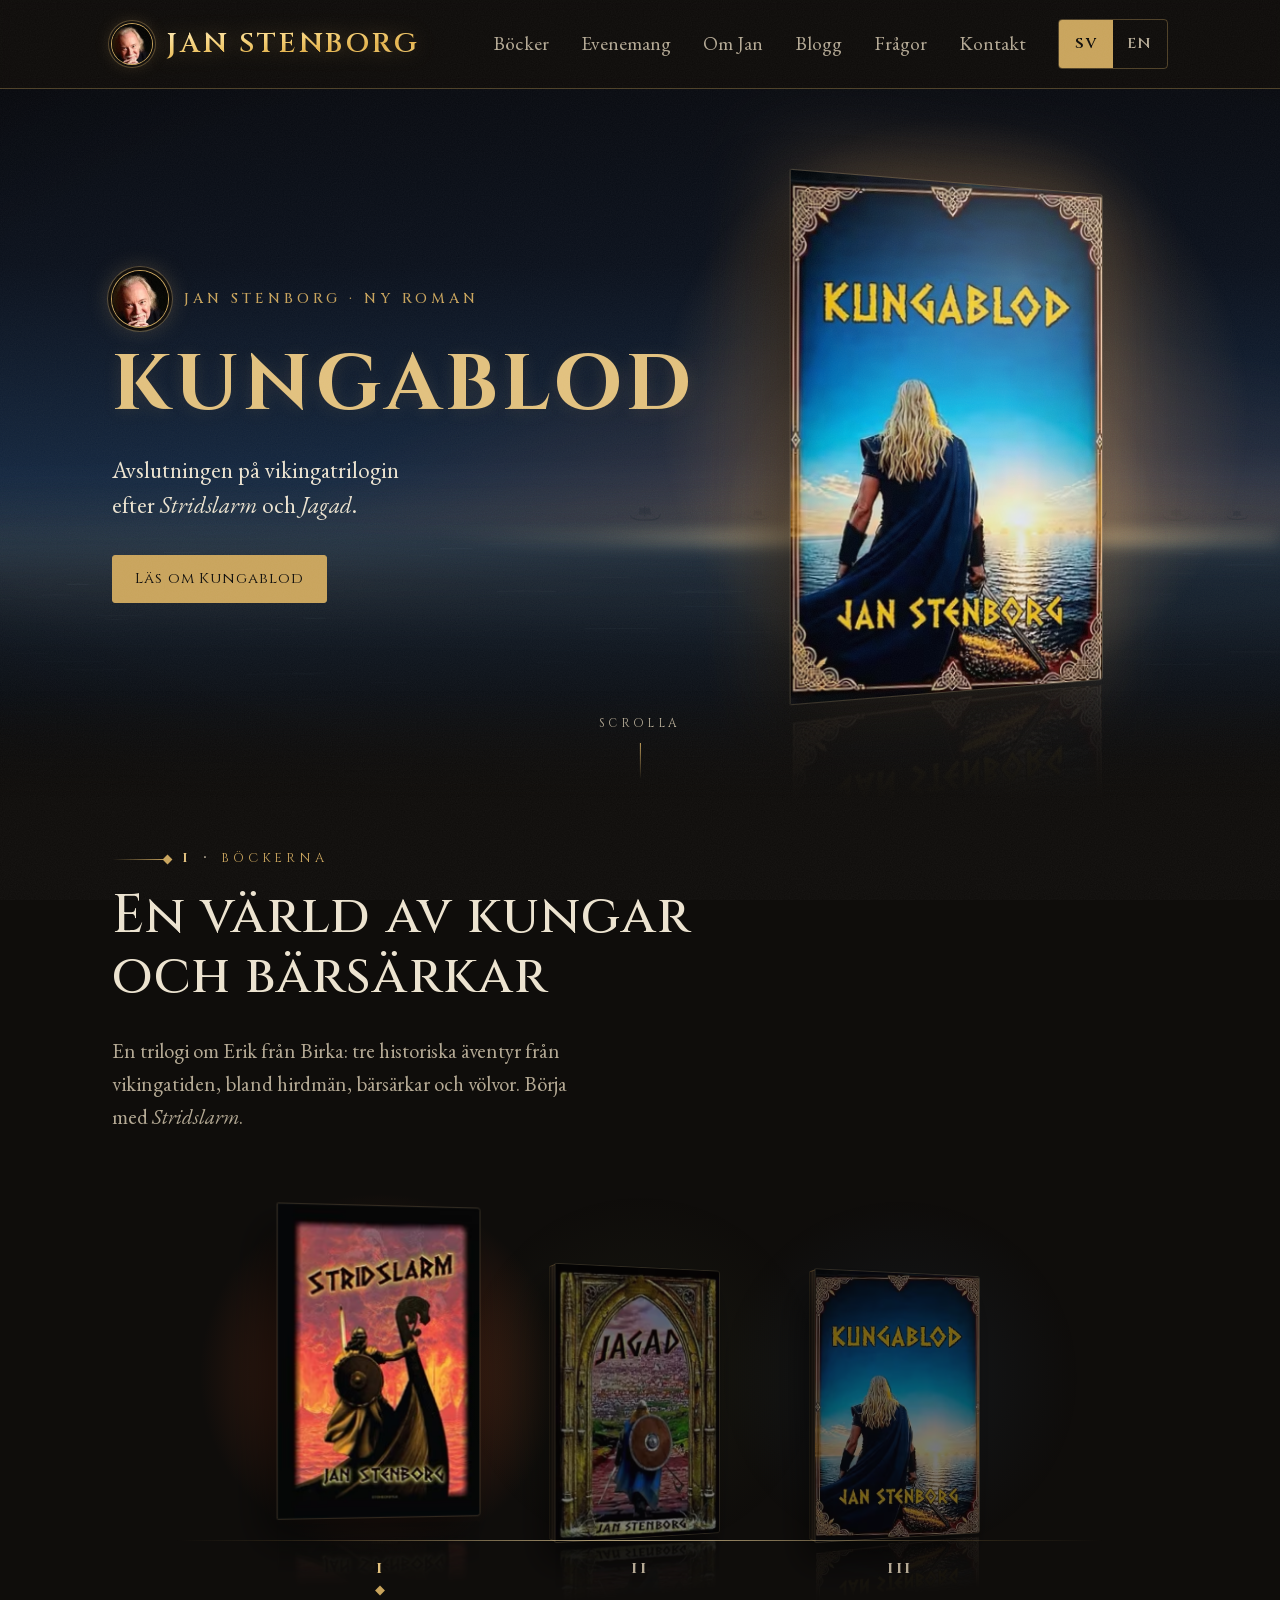
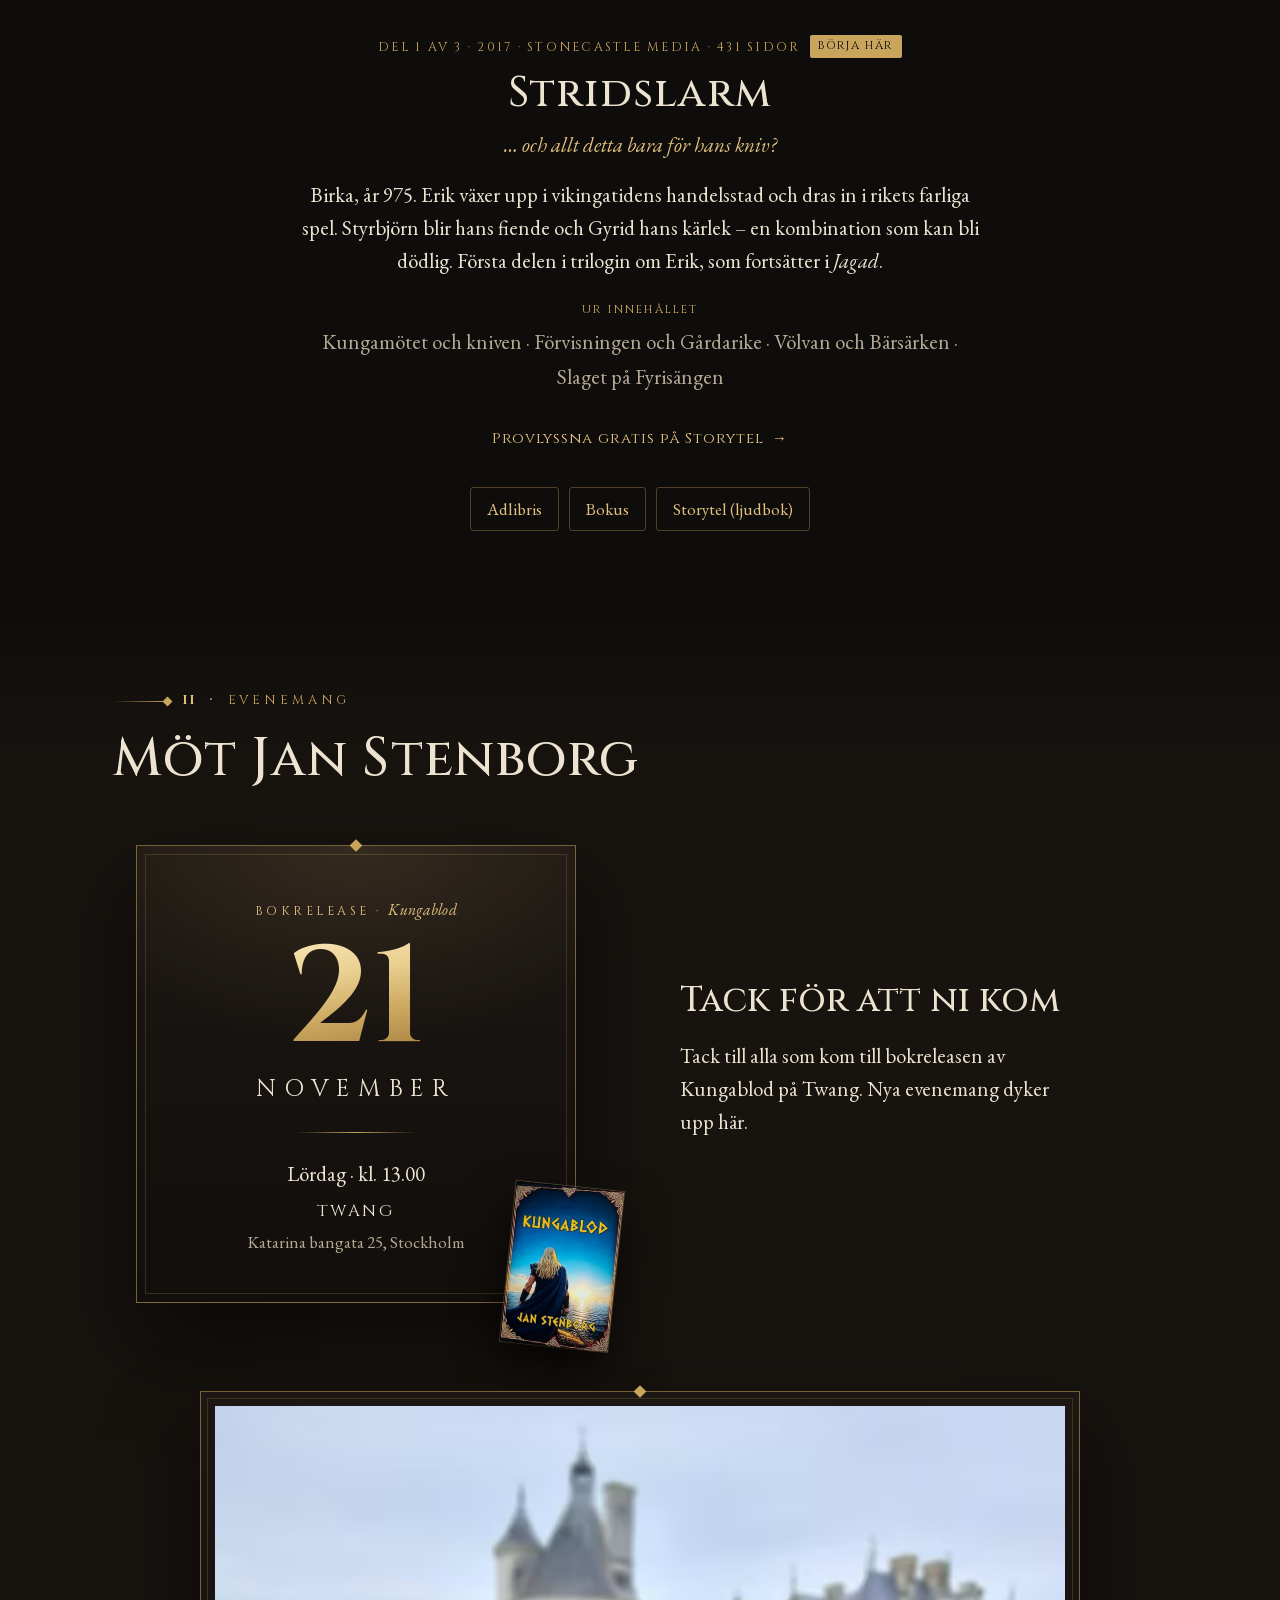
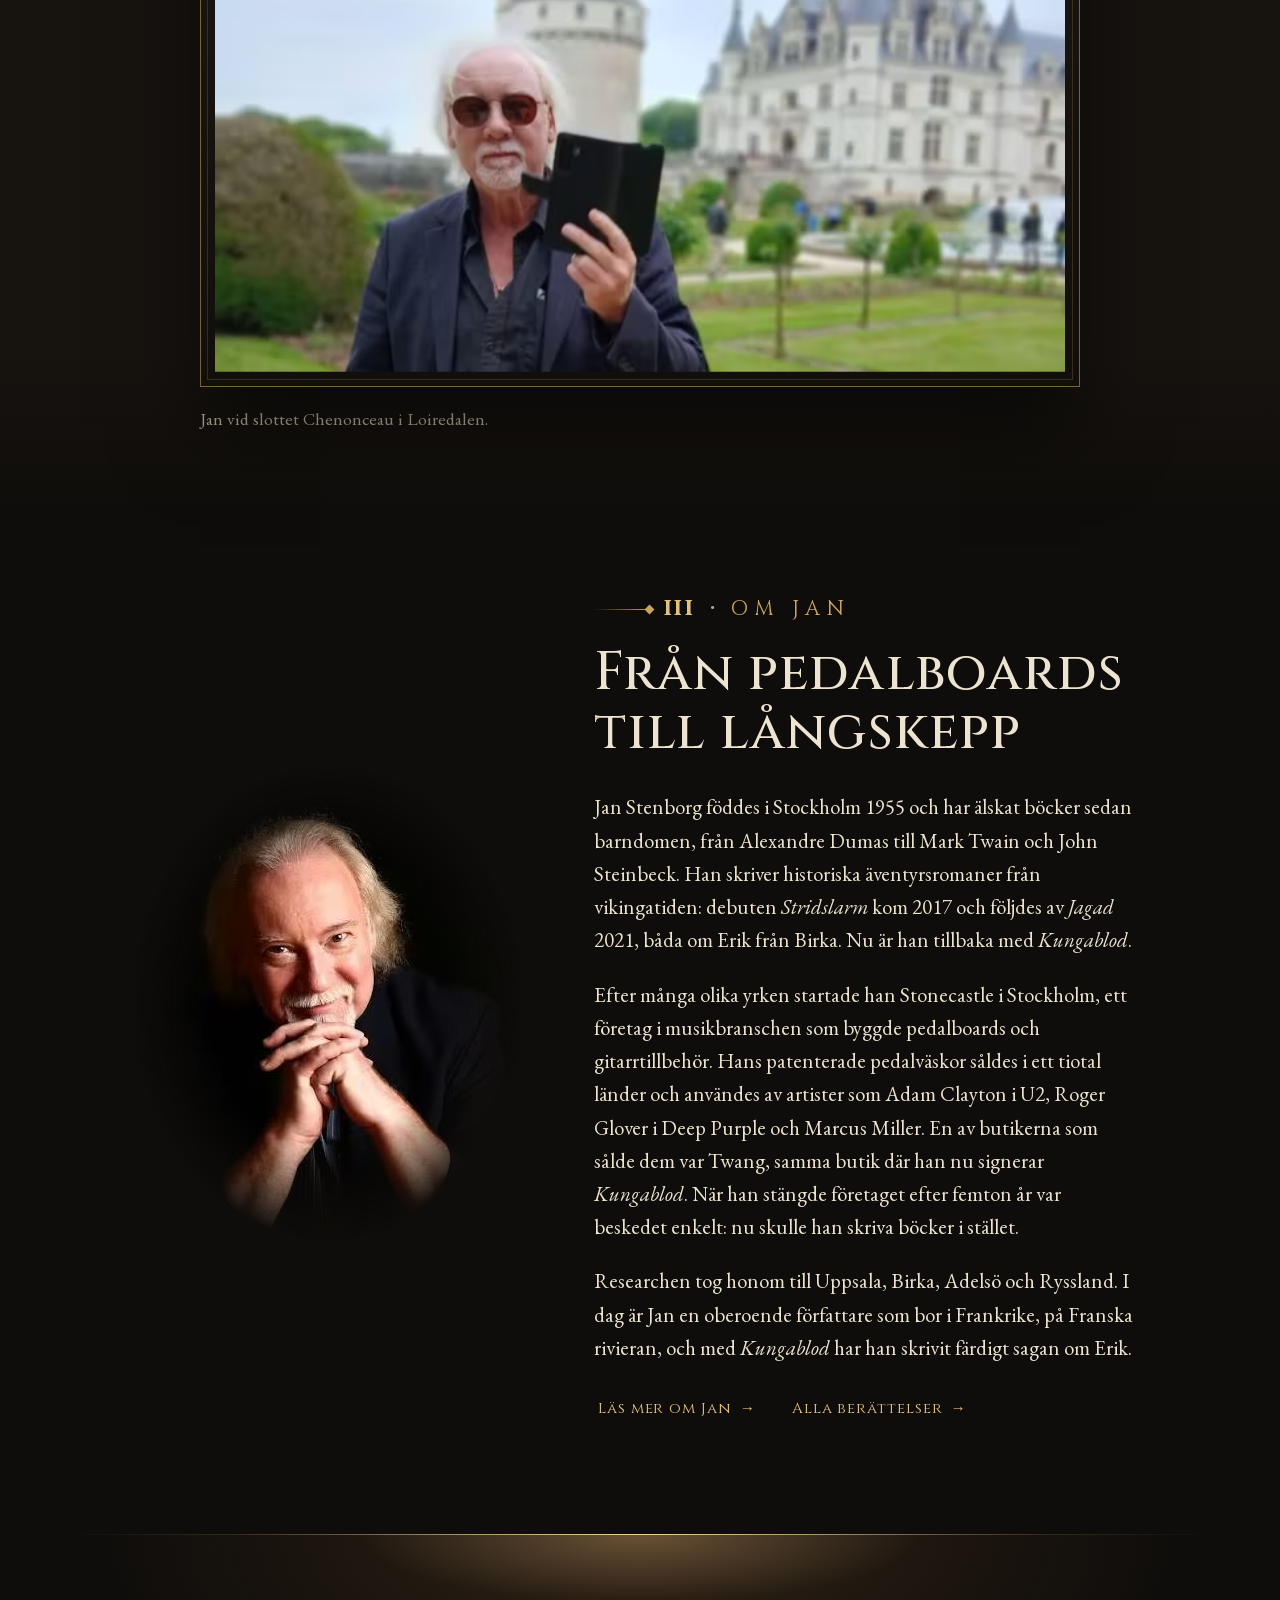
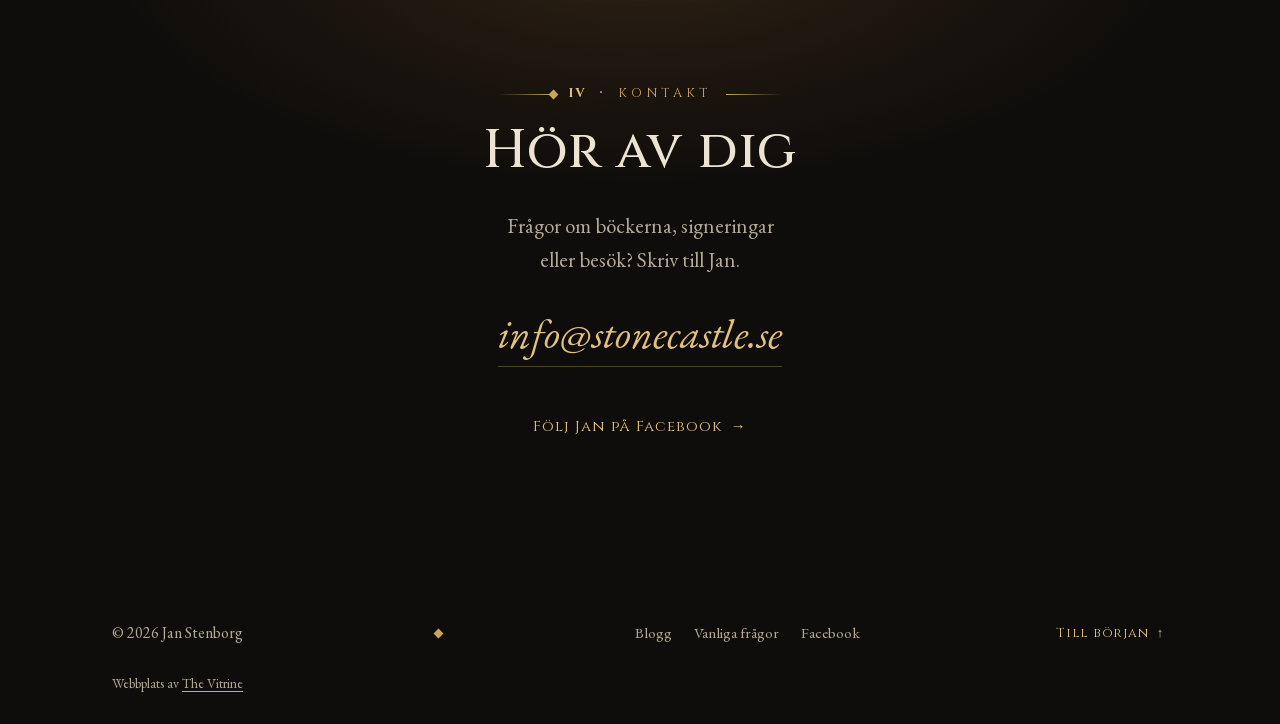
==== commit aa476038: "Describe the event as the Kungablod book release Matches the new poster: a release party at Twang wi" ====
--- a/index.html
+++ b/index.html
@@ -4,7 +4,7 @@
   <meta charset="utf-8">
   <meta name="viewport" content="width=device-width, initial-scale=1, viewport-fit=cover">
   <title>Jan Stenborg – vikingatrilogin om Erik: Stridslarm, Jagad, Kungablod</title>
-  <meta name="description" content="Jan Stenborgs vikingatrilogi om Erik från Birka: Stridslarm, Jagad och avslutande Kungablod. Boksignering 21 november på Twang i Stockholm.">
+  <meta name="description" content="Jan Stenborgs vikingatrilogi om Erik från Birka: Stridslarm, Jagad och avslutande Kungablod. Bokrelease och signering 21 november på Twang i Stockholm.">
   <meta name="theme-color" content="#0f0d0b">
   <meta name="referrer" content="strict-origin-when-cross-origin">
   <link rel="icon" href="favicon.svg" type="image/svg+xml">
@@ -16,7 +16,7 @@
   <meta property="og:site_name" content="Jan Stenborg">
   <meta property="og:locale" content="sv_SE">
   <meta property="og:title" content="Kungablod – avslutningen på Jan Stenborgs vikingatrilogi">
-  <meta property="og:description" content="Boksignering lördag 21 november kl. 13.00 på Twang, Katarina bangata 25, Stockholm.">
+  <meta property="og:description" content="Bokrelease med mingel, författarsnack och signering lördag 21 november kl. 13.00 på Twang, Katarina bangata 25, Stockholm.">
   <meta property="og:image" content="https://janstenborg.com/images/share.jpg">
   <meta property="og:image:width" content="1200">
   <meta property="og:image:height" content="630">
@@ -38,7 +38,7 @@
 
   <script src="boot.js?v=2"></script>
 
-  <!-- Information for Google: Jan, his books and the signing. Update together with the page text. -->
+  <!-- Information for Google: Jan, his books and the book release. Update together with the page text. -->
   <script type="application/ld+json">
   {
     "@context": "https://schema.org",
@@ -108,13 +108,13 @@
       },
       {
         "@type": "Event",
-        "name": "Boksignering: Kungablod med Jan Stenborg",
-        "description": "Jan Stenborg signerar Kungablod, den avslutande delen i hans vikingatrilogi om Erik från Birka.",
+        "name": "Bokrelease: Kungablod med Jan Stenborg",
+        "description": "Releasefest för Kungablod, den avslutande delen i Jan Stenborgs vikingatrilogi om Erik från Birka: mingel, författarsnack och boksignering. Öppet för alla, ingen föranmälan.",
         "startDate": "2026-11-21T13:00:00+01:00",
         "endDate": "2026-11-21T15:00:00+01:00",
         "eventStatus": "https://schema.org/EventScheduled",
         "eventAttendanceMode": "https://schema.org/OfflineEventAttendanceMode",
-        "image": "https://janstenborg.com/images/boksignering-kungablod.jpg",
+        "image": "https://janstenborg.com/images/bokrelease-kungablod.jpg",
         "performer": { "@id": "#jan-stenborg" },
         "organizer": { "@id": "#jan-stenborg" },
         "location": {
@@ -193,7 +193,7 @@
       <li style="--i:5"><a href="/fragor/"><span class="menu-num" aria-hidden="true">·</span><span lang="sv">Vanliga frågor</span><span lang="en" data-nosnippet>FAQ</span></a></li>
     </ul>
     <div class="menu-foot" style="--i:6">
-      <a class="btn btn-gold" href="#evenemang" data-show="upcoming today" data-track="Menu: signing"><span lang="sv">Kom på signeringen</span><span lang="en" data-nosnippet>Come to the signing</span></a>
+      <a class="btn btn-gold" href="#evenemang" data-show="upcoming today" data-track="Menu: signing"><span lang="sv">Kom på bokreleasen</span><span lang="en" data-nosnippet>Come to the launch</span></a>
       <a class="btn btn-gold" href="#bocker" data-show="past" data-track="Menu: books"><span lang="sv">Läs om Kungablod</span><span lang="en" data-nosnippet>About Kungablod</span></a>
       <div class="lang-switch" role="group" aria-label="Språk / Language">
         <button type="button" data-set-lang="sv" aria-pressed="true">SV</button>
@@ -253,13 +253,13 @@
           <span lang="en" data-nosnippet>The final book of the Viking trilogy, after <em>Stridslarm</em> and <em>Jagad</em>.</span>
         </p>
         <div class="actions hero-in" id="hero-actions" style="--i:3">
-          <a class="btn btn-gold" href="#evenemang" data-show="upcoming today" data-track="Hero: signing"><span lang="sv">Kom på signeringen</span><span lang="en" data-nosnippet>Come to the signing</span></a>
+          <a class="btn btn-gold" href="#evenemang" data-show="upcoming today" data-track="Hero: signing"><span lang="sv">Kom på bokreleasen</span><span lang="en" data-nosnippet>Come to the launch</span></a>
           <a class="btn btn-gold" href="#bocker" data-show="past" data-track="Hero: books"><span lang="sv">Läs om Kungablod</span><span lang="en" data-nosnippet>About Kungablod</span></a>
           <a class="text-link" href="#bocker" data-show="upcoming today"><span lang="sv">Utforska böckerna</span><span lang="en" data-nosnippet>Explore the books</span> <span class="text-link-arrow" aria-hidden="true">→</span></a>
         </div>
         <p class="hero-inscription hero-in" style="--i:4" data-show="upcoming today">
-          <span data-show="upcoming"><span lang="sv">Boksignering · lör 21 nov · 13.00</span><span lang="en" data-nosnippet>Book signing · Sat 21 Nov · 1 pm</span></span>
-          <span data-show="today"><span lang="sv">Signering idag · 13.00</span><span lang="en" data-nosnippet>Signing today · 1 pm</span></span>
+          <span data-show="upcoming"><span lang="sv">Bokrelease · lör 21 nov · 13.00</span><span lang="en" data-nosnippet>Book launch · Sat 21 Nov · 1 pm</span></span>
+          <span data-show="today"><span lang="sv">Bokrelease idag · 13.00</span><span lang="en" data-nosnippet>Book launch today · 1 pm</span></span>
           <span class="hero-inscription-place">Twang, Katarina bangata 25, Stockholm</span>
         </p>
       </div>
@@ -419,7 +419,7 @@
         <!-- The invitation card. Change the date and place here if the event changes. -->
         <div class="invite" data-reveal>
           <div class="invite-card">
-            <p class="invite-label"><span lang="sv">Boksignering</span><span lang="en" data-nosnippet>Book signing</span> · <em>Kungablod</em></p>
+            <p class="invite-label"><span lang="sv">Bokrelease</span><span lang="en" data-nosnippet>Book launch</span> · <em>Kungablod</em></p>
             <p class="invite-day" aria-hidden="true">21</p>
             <p class="invite-month"><span class="visually-hidden">21 </span><span lang="sv">november</span><span lang="en" data-nosnippet>November</span></p>
             <span class="invite-rule" aria-hidden="true"></span>
@@ -439,20 +439,20 @@
             <p class="event-soon" data-countdown hidden>
               <span lang="sv"></span><span lang="en" data-nosnippet></span>
             </p>
-            <h3><span lang="sv">Signering av Kungablod</span><span lang="en" data-nosnippet>Signing Kungablod</span></h3>
+            <h3><span lang="sv">Bokrelease av Kungablod</span><span lang="en" data-nosnippet>The Kungablod book launch</span></h3>
             <p>
-              <span lang="sv">Kom och träffa Jan, prata vikingatid och få din bok signerad. Välkommen!</span>
-              <span lang="en" data-nosnippet>Come and meet Jan, talk Viking history and get your book signed. Everyone is welcome!</span>
+              <span lang="sv">Fira releasen av Jans tredje bok i Twangs unika lokaler på Södermalm, med mingel, författarsnack och boksignering. Säkra ditt signerade exemplar på plats och skåla in den nya boken med Jan. Öppet för alla, ingen föranmälan behövs.</span>
+              <span lang="en" data-nosnippet>Celebrate the release of Jan&#39;s third book at Twang on Södermalm, with mingling, an author talk and a book signing. Get your signed copy on the spot and raise a glass to the new book with Jan. Open to all, no registration needed.</span>
             </p>
           </div>
 
           <!-- On the day -->
           <div data-show="today" data-reveal>
             <p class="event-soon"><span lang="sv">Idag</span><span lang="en" data-nosnippet>Today</span></p>
-            <h3><span lang="sv">Signering av Kungablod</span><span lang="en" data-nosnippet>Signing Kungablod</span></h3>
+            <h3><span lang="sv">Bokrelease av Kungablod</span><span lang="en" data-nosnippet>The Kungablod book launch</span></h3>
             <p>
-              <span lang="sv">Jan signerar på Twang idag från kl. 13.00. Välkommen förbi!</span>
-              <span lang="en" data-nosnippet>Jan is signing at Twang today from 1 pm. Come along!</span>
+              <span lang="sv">Bokreleasen pågår på Twang idag från kl. 13.00: mingel, författarsnack och signering. Välkommen förbi, ingen föranmälan behövs!</span>
+              <span lang="en" data-nosnippet>The book launch is on at Twang today from 1 pm: mingling, an author talk and signing. Come along, no registration needed!</span>
             </p>
           </div>
 
@@ -460,8 +460,8 @@
           <div data-show="past" data-reveal>
             <h3><span lang="sv">Tack för att ni kom</span><span lang="en" data-nosnippet>Thank you for coming</span></h3>
             <p>
-              <span lang="sv">Tack till alla som kom till signeringen av Kungablod på Twang. Nya evenemang dyker upp här.</span>
-              <span lang="en" data-nosnippet>Thank you to everyone who came to the Kungablod signing at Twang. New events will appear here.</span>
+              <span lang="sv">Tack till alla som kom till bokreleasen av Kungablod på Twang. Nya evenemang dyker upp här.</span>
+              <span lang="en" data-nosnippet>Thank you to everyone who came to the Kungablod book launch at Twang. New events will appear here.</span>
             </p>
           </div>
 
@@ -482,22 +482,21 @@
 
       <!-- The signing poster, framed. Tap to see it full size; it can be downloaded to share or print.
            It disappears by itself after the signing. -->
-      <figure class="poster" data-show="upcoming today">
+      <figure class="poster poster-portrait" data-show="upcoming today">
         <div class="poster-frame" data-reveal>
           <button type="button" class="poster-open" data-poster-open data-track="Poster: open">
             <picture data-reveal="wipe">
-              <source type="image/avif" srcset="images/boksignering-kungablod-640.avif 640w, images/boksignering-kungablod-960.avif 960w, images/boksignering-kungablod-1440.avif 1440w" sizes="(max-width: 940px) calc(100vw - 60px), 880px">
-              <source type="image/webp" srcset="images/boksignering-kungablod-640.webp 640w, images/boksignering-kungablod-960.webp 960w, images/boksignering-kungablod-1440.webp 1440w" sizes="(max-width: 940px) calc(100vw - 60px), 880px">
+              <source type="image/webp" srcset="images/bokrelease-kungablod-560.webp 560w, images/bokrelease-kungablod-840.webp 840w, images/bokrelease-kungablod-1120.webp 1120w, images/bokrelease-kungablod-1489.webp 1489w" sizes="(max-width: 620px) calc(100vw - 60px), 560px">
               <!-- the button's label names it; the full description is on the full-size image -->
-              <img src="images/boksignering-kungablod.jpg" width="1440" height="960" loading="lazy" alt="">
+              <img src="images/bokrelease-kungablod-560.webp" width="1489" height="2000" loading="lazy" alt="">
             </picture>
             <span class="poster-zoom" aria-hidden="true"><span lang="sv">Visa i full storlek</span><span lang="en" data-nosnippet>View full size</span></span>
             <span class="visually-hidden"><span lang="sv">Visa affischen i full storlek</span><span lang="en" data-nosnippet>View the poster full size</span></span>
           </button>
         </div>
         <figcaption class="poster-caption" data-reveal>
-          <span><span lang="sv">Affischen för signeringen. Dela den gärna, eller skriv ut den.</span><span lang="en" data-nosnippet>The signing poster. Feel free to share or print it.</span></span>
-          <a class="text-link" href="images/boksignering-kungablod-1920.jpg" download="Boksignering-Kungablod-Jan-Stenborg.jpg" data-track="Poster: download"><span lang="sv">Ladda ner</span><span lang="en" data-nosnippet>Download</span> <span class="text-link-arrow" aria-hidden="true">↓</span></a>
+          <span><span lang="sv">Affischen för bokreleasen. Dela den gärna, eller skriv ut den.</span><span lang="en" data-nosnippet>The book release poster. Feel free to share or print it.</span></span>
+          <a class="text-link" href="images/bokrelease-kungablod.jpg" download="Bokrelease-Kungablod-Jan-Stenborg.jpg" data-track="Poster: download"><span lang="sv">Ladda ner</span><span lang="en" data-nosnippet>Download</span> <span class="text-link-arrow" aria-hidden="true">↓</span></a>
         </figcaption>
       </figure>
 
@@ -520,17 +519,16 @@
   </section>
 
   <!-- Full-size poster viewer (opened from the poster above) -->
-  <dialog class="poster-dialog" data-poster-dialog aria-label="Affischen" data-label-en="The poster">
+  <dialog class="poster-dialog poster-portrait" data-poster-dialog aria-label="Affischen" data-label-en="The poster">
     <button type="button" class="poster-close" data-poster-close>
       <span aria-hidden="true">×</span>
       <span class="visually-hidden"><span lang="sv">Stäng</span><span lang="en" data-nosnippet>Close</span></span>
     </button>
     <picture>
-      <source type="image/avif" srcset="images/boksignering-kungablod-1440.avif 1440w, images/boksignering-kungablod-1920.avif 1920w" sizes="96vw">
-      <source type="image/webp" srcset="images/boksignering-kungablod-1440.webp 1440w, images/boksignering-kungablod-1920.webp 1920w" sizes="96vw">
-      <img src="images/boksignering-kungablod.jpg" width="1440" height="960" loading="lazy"
-           alt="Affisch: boksignering av Jan Stenborgs nya bok Kungablod på Twang, Katarina bangata 25, Stockholm, 21 november kl. 13.00."
-           data-alt-en="Poster: book signing of Jan Stenborg's new book Kungablod at Twang, Katarina bangata 25, Stockholm, 21 November at 1 pm.">
+      <source type="image/webp" srcset="images/bokrelease-kungablod-1120.webp 1120w, images/bokrelease-kungablod-1489.webp 1489w" sizes="min(96vw, 69vh)">
+      <img src="images/bokrelease-kungablod.jpg" width="1489" height="2000" loading="lazy"
+           alt="Affisch: bokrelease för Jan Stenborgs tredje bok Kungablod på Twang (Café &amp; gitarrer), Katarina Bangata 25, Stockholm, lördagen den 21 november från kl. 13.00. Mingel, författarsnack och boksignering. Öppet för alla, ingen föranmälan."
+           data-alt-en="Poster: book release of Jan Stenborg&#39;s third book Kungablod at Twang (café &amp; guitars), Katarina Bangata 25, Stockholm, Saturday 21 November from 1 pm. Mingling, an author talk and book signing. Open to all, no registration needed.">
     </picture>
   </dialog>
 
@@ -607,12 +605,12 @@
 <div class="action-bar" data-action-bar>
   <div class="action-bar-inner">
     <p class="action-bar-text" data-show="upcoming">
-      <span lang="sv">Boksignering · lör 21 nov · 13.00</span>
-      <span lang="en" data-nosnippet>Book signing · Sat 21 Nov · 1 pm</span>
+      <span lang="sv">Bokrelease · lör 21 nov · 13.00</span>
+      <span lang="en" data-nosnippet>Book launch · Sat 21 Nov · 1 pm</span>
     </p>
     <p class="action-bar-text" data-show="today">
-      <span lang="sv">Signering idag · 13.00 · Twang</span>
-      <span lang="en" data-nosnippet>Signing today · 1 pm · Twang</span>
+      <span lang="sv">Bokrelease idag · 13.00 · Twang</span>
+      <span lang="en" data-nosnippet>Book launch today · 1 pm · Twang</span>
     </p>
     <p class="action-bar-text" data-show="past">
       <span lang="sv">Kungablod – trilogins sista del</span>
--- a/styles.css
+++ b/styles.css
@@ -704,6 +704,7 @@
 button.text-link { background: none; border: 0; cursor: pointer; }
 /* --- The poster: framed like the invitation card, opens full size --- */
 .poster { max-width: 880px; margin: 88px auto 0; }
+.poster.poster-portrait { max-width: 560px; }           /* the book release poster is upright */
 .poster-frame {
   position: relative; padding: 14px;
   background: linear-gradient(#1c1713, #110e0b);
@@ -746,6 +747,7 @@
   background: transparent; overflow: visible;
 }
 .poster-dialog::backdrop { background: rgba(8, 7, 6, .92); }
+.poster-dialog.poster-portrait { width: min(96vw, calc(92vh * 1489 / 2000)); }   /* fit an upright poster to the screen height */
 .poster-dialog img {
   display: block; width: 100%; height: auto; max-height: 92vh; object-fit: contain;
   box-shadow: 0 30px 80px rgba(0, 0, 0, .6), 0 0 0 1px var(--line);
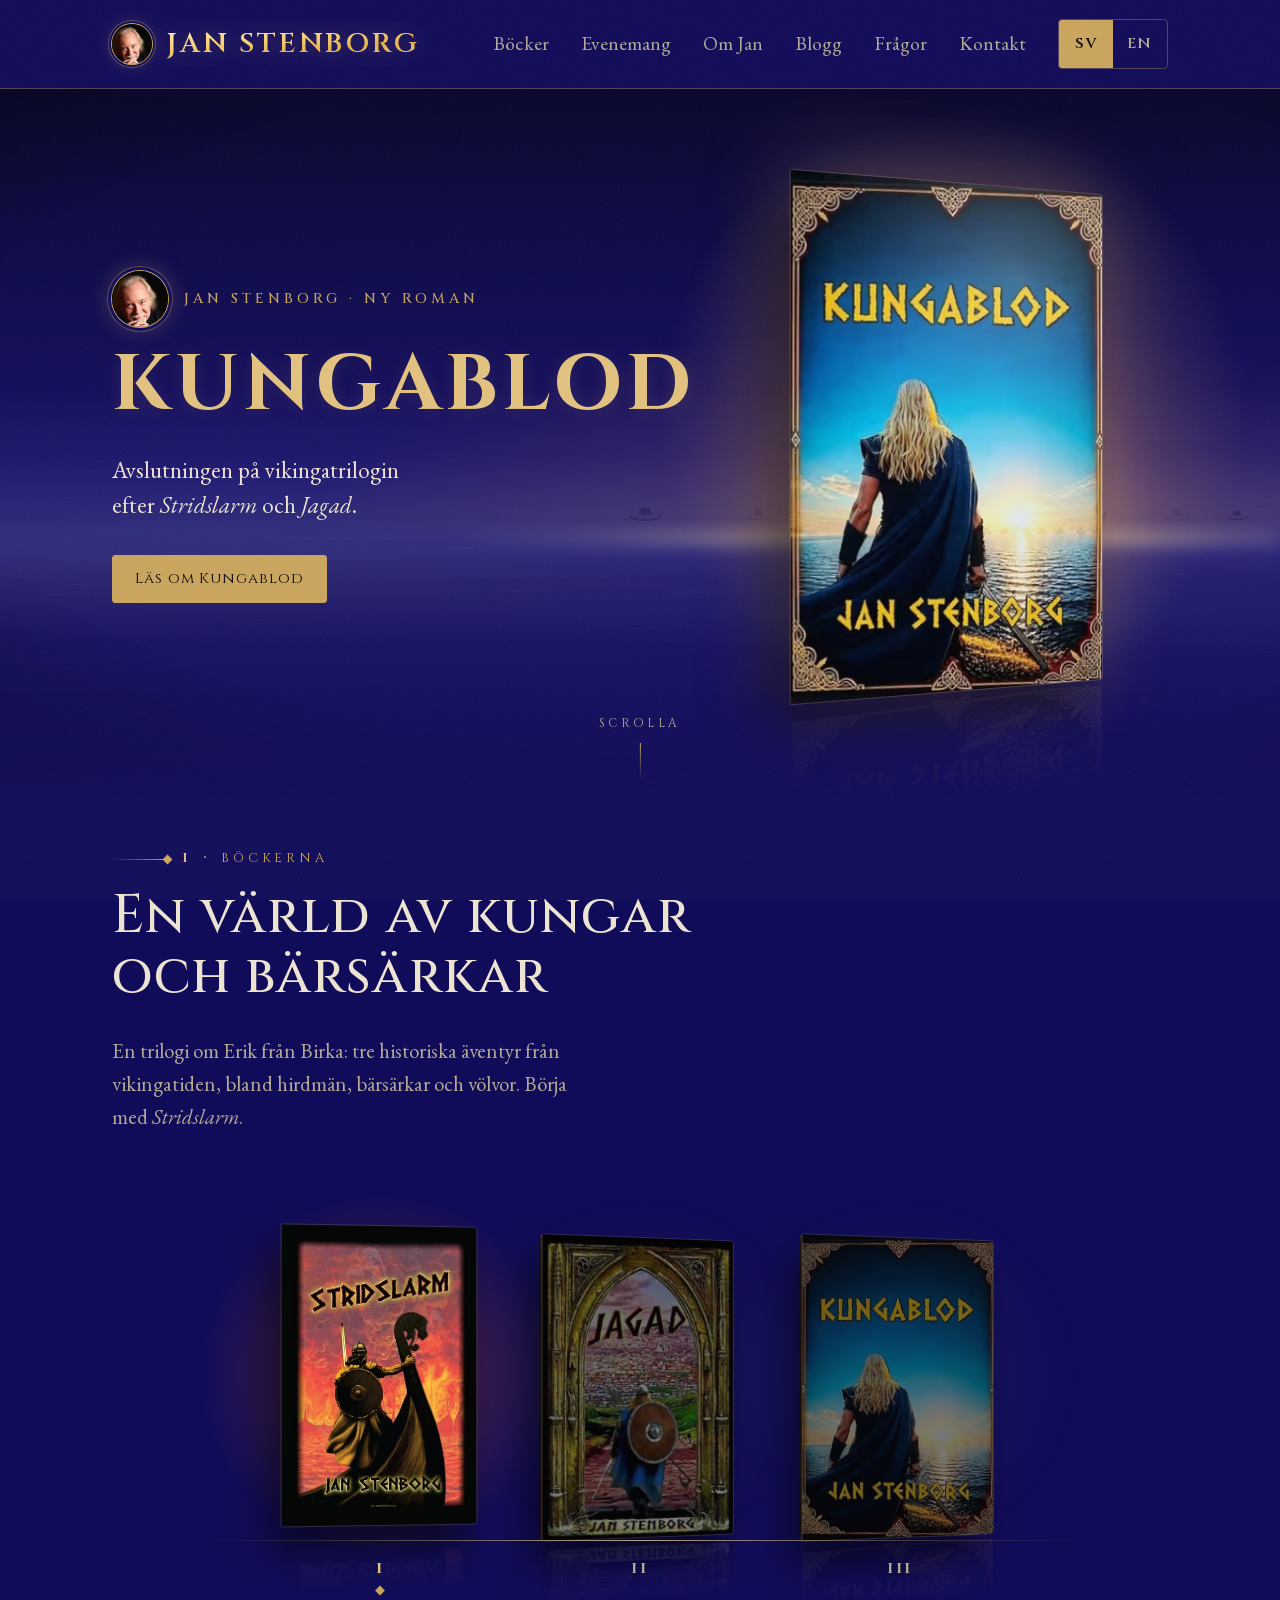
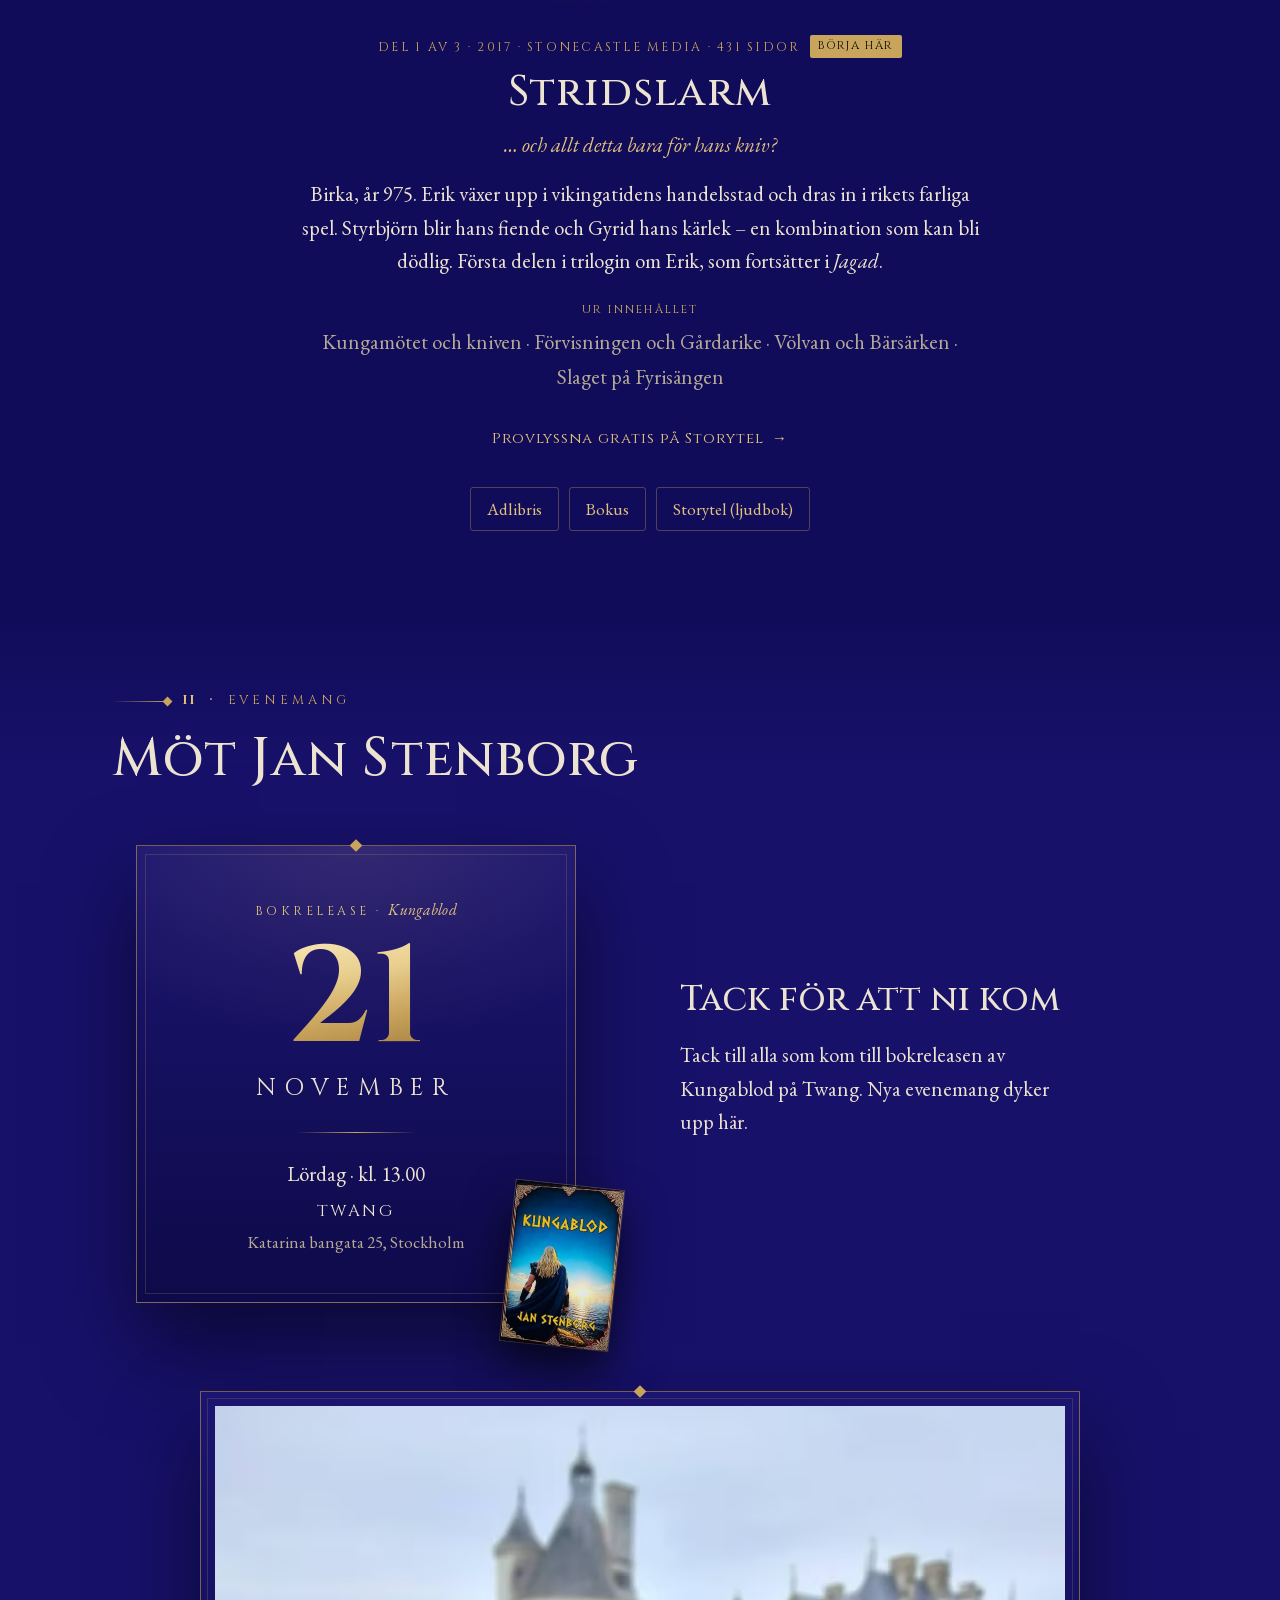
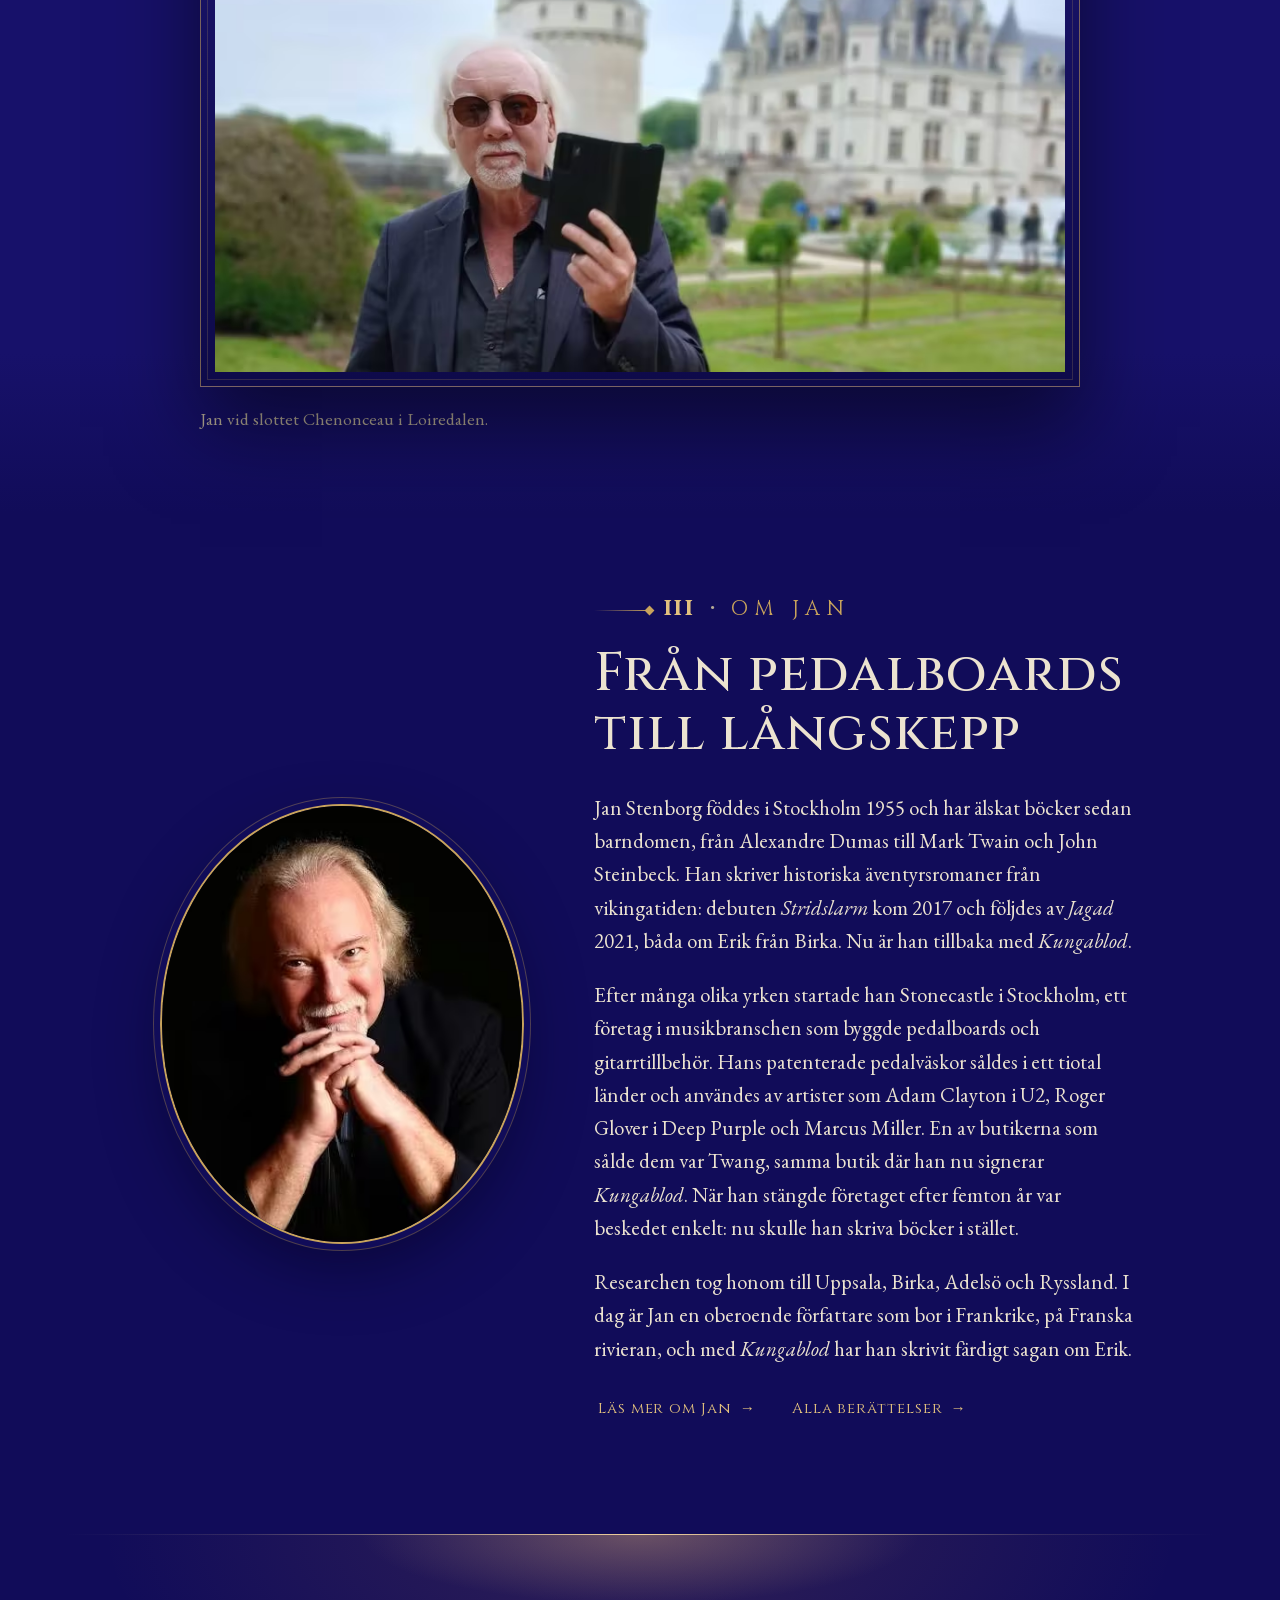
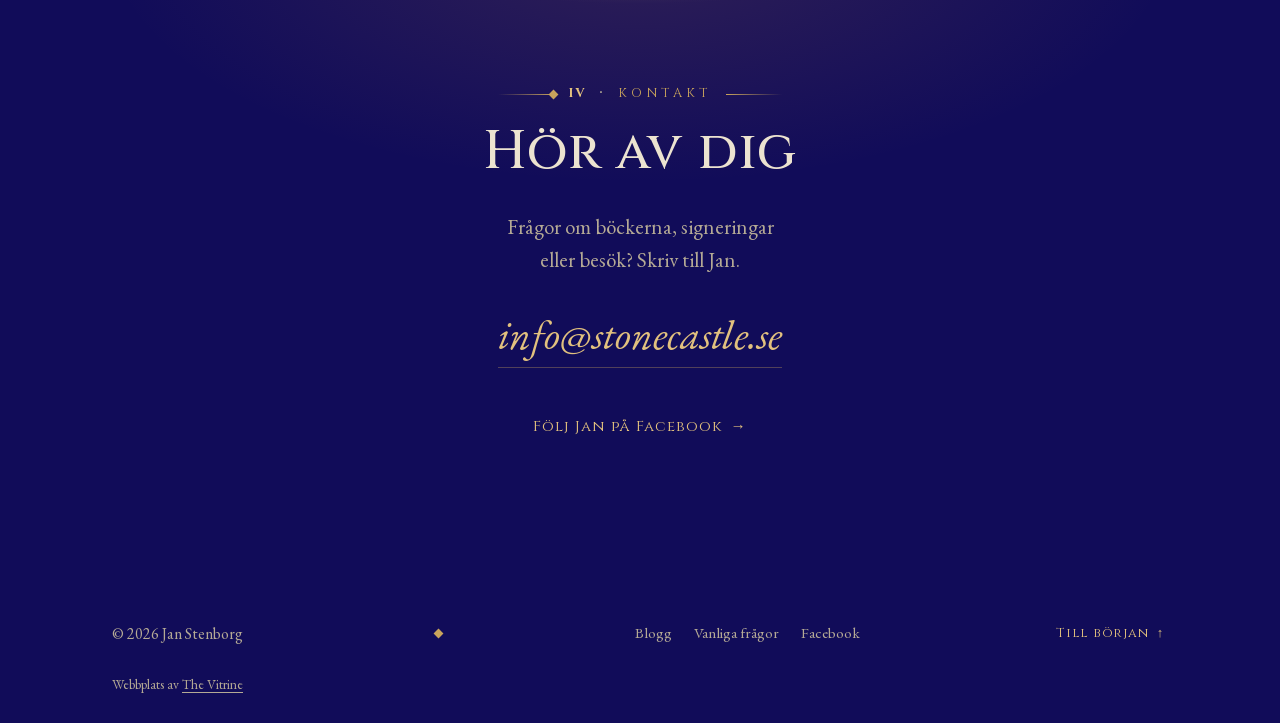
==== commit e904eca5: "Fix the small Kungablod cover not showing for some visitors The 200px cover AVIFs were made with mac" ====
--- a/index.html
+++ b/index.html
@@ -306,7 +306,7 @@
             <span class="shelf-glow" aria-hidden="true"></span>
             <span class="shelf-3d" aria-hidden="true"><span class="shelf-body">
               <picture>
-                <source type="image/avif" srcset="images/stridslarm-200.avif 200w, images/stridslarm-360.avif 360w, images/stridslarm-533.avif 533w, images/stridslarm-720.avif 720w" sizes="(max-width: 640px) 110px, 200px">
+                <source type="image/avif" srcset="images/stridslarm-360.avif 360w, images/stridslarm-533.avif 533w, images/stridslarm-720.avif 720w" sizes="(max-width: 640px) 110px, 200px">
                 <source type="image/webp" srcset="images/stridslarm-200.webp 200w, images/stridslarm-360.webp 360w, images/stridslarm-533.webp 533w, images/stridslarm-720.webp 720w" sizes="(max-width: 640px) 110px, 200px">
                 <img class="shelf-front" src="images/stridslarm.jpg" width="919" height="1400" loading="lazy" alt="">
               </picture>
@@ -319,7 +319,7 @@
             <span class="shelf-glow" aria-hidden="true"></span>
             <span class="shelf-3d" aria-hidden="true"><span class="shelf-body">
               <picture>
-                <source type="image/avif" srcset="images/jagad-200.avif 200w, images/jagad-240.avif 240w, images/jagad-362.avif 362w" sizes="(max-width: 640px) 110px, 200px">
+                <source type="image/avif" srcset="images/jagad-240.avif 240w, images/jagad-362.avif 362w" sizes="(max-width: 640px) 110px, 200px">
                 <source type="image/webp" srcset="images/jagad-200.webp 200w, images/jagad-240.webp 240w, images/jagad-362.webp 362w" sizes="(max-width: 640px) 110px, 200px">
                 <img class="shelf-front" src="images/jagad.jpg" width="362" height="552" loading="lazy" alt="">
               </picture>
@@ -332,7 +332,7 @@
             <span class="shelf-glow" aria-hidden="true"></span>
             <span class="shelf-3d" aria-hidden="true"><span class="shelf-body">
               <picture>
-                <source type="image/avif" srcset="images/kungablod-200.avif 200w, images/kungablod-320.avif 320w, images/kungablod-480.avif 480w" sizes="(max-width: 640px) 110px, 200px">
+                <source type="image/avif" srcset="images/kungablod-320.avif 320w, images/kungablod-480.avif 480w" sizes="(max-width: 640px) 110px, 200px">
                 <source type="image/webp" srcset="images/kungablod-200.webp 200w, images/kungablod-320.webp 320w, images/kungablod-480.webp 480w" sizes="(max-width: 640px) 110px, 200px">
                 <img class="shelf-front" src="images/kungablod.jpg" width="628" height="938" loading="lazy" alt="">
               </picture>
@@ -427,7 +427,7 @@
             <p class="invite-place">Twang<span>Katarina bangata 25, Stockholm</span></p>
           </div>
           <picture class="invite-cover" aria-hidden="true">
-            <source type="image/avif" srcset="images/kungablod-200.avif 200w, images/kungablod-320.avif 320w" sizes="(max-width: 820px) 76px, 108px">
+            <source type="image/avif" srcset="images/kungablod-320.avif 320w" sizes="(max-width: 820px) 76px, 108px">
             <source type="image/webp" srcset="images/kungablod-200.webp 200w, images/kungablod-320.webp 320w" sizes="(max-width: 820px) 76px, 108px">
             <img src="images/kungablod.jpg" width="628" height="938" loading="lazy" alt="">
           </picture>
--- a/styles.css
+++ b/styles.css
@@ -14,13 +14,15 @@
 
 /* ===== Colours and fonts: change these to restyle the whole site ===== */
 :root {
-  --bg: #0f0d0b;
-  --bg-raised: #17130f;
+  --bg: #110C59;                                /* Jan's indigo, hero included */
+  --bg-raised: #17116a;
+  --card: linear-gradient(#1b1570, #0e0a4a);
   --gold: #c9a45c;
   --gold-bright: #e2c17e;
   --text: #ece3d0;
   --text-muted: #b5aa95;
   --line: rgba(201, 164, 92, 0.35);
+  --ink: #0f0d0b;                               /* dark text on gold buttons and badges */
   --heading: "Cinzel", Georgia, serif;
   --body: "EB Garamond", Georgia, serif;
   --wrap: 1120px;
@@ -79,7 +81,7 @@
 @media (min-width: 700px) { .wrap { padding: 0 32px; } }
 
 .skip { position: absolute; left: -9999px; }
-.skip:focus { left: 16px; top: 16px; z-index: 100; background: var(--gold); color: var(--bg); padding: 8px 12px; }
+.skip:focus { left: 16px; top: 16px; z-index: 100; background: var(--gold); color: var(--ink); padding: 8px 12px; }
 :focus-visible { outline: 2px solid var(--gold-bright); outline-offset: 3px; }
 section[tabindex="-1"]:focus { outline: none; }
 
@@ -87,7 +89,7 @@
 .site-header {
   position: sticky; top: 0; z-index: 50;
   transition: transform var(--dur-ui) var(--ease-ui);
-  background: rgba(15, 13, 11, 0.92);
+  background: rgba(17, 12, 89, 0.94);
   -webkit-backdrop-filter: blur(6px); backdrop-filter: blur(6px);
   border-bottom: 1px solid var(--line);
 }
@@ -100,7 +102,7 @@
   body { padding-top: 89px; }
   .header-inner { transition: min-height var(--dur-ui) var(--ease-ui); }
   .brand { transform-origin: left center; transition: transform var(--dur-ui) var(--ease-ui); }
-  .header-condensed .site-header { background: rgba(15, 13, 11, .97); box-shadow: 0 12px 30px rgba(0, 0, 0, .35); }
+  .header-condensed .site-header { background: rgba(17, 12, 89, .97); box-shadow: 0 12px 30px rgba(0, 0, 0, .35); }
   .header-condensed .header-inner { min-height: 64px; }
   .header-condensed .brand { transform: scale(.82); }
 }
@@ -148,7 +150,7 @@
   background: none; color: var(--text-muted); border: 0; padding: 0; cursor: pointer;
   width: 54px; min-height: 48px; font-size: .95rem; transition: color var(--dur-ui) var(--ease-ui);
 }
-.lang-switch button[aria-pressed="true"] { color: var(--bg); }
+.lang-switch button[aria-pressed="true"] { color: var(--ink); }
 
 /* --- Menu button (phones and small tablets only) --- */
 .menu-toggle {
@@ -239,8 +241,8 @@
   .btn-gold:hover::after { opacity: 1; transform: translateX(560%) skewX(-18deg); transition: transform 600ms var(--ease-rise), opacity 0s; }
 }
 .btn-small { min-height: 44px; padding: 8px 16px; font-size: 0.9rem; white-space: nowrap; }
-.btn-gold { background: var(--gold); color: var(--bg); }
-.btn-gold:hover { background: var(--gold-bright); color: var(--bg); }
+.btn-gold { background: var(--gold); color: var(--ink); }
+.btn-gold:hover { background: var(--gold-bright); color: var(--ink); }
 .btn-ghost { color: var(--gold-bright); }
 .btn-ghost:hover { background: rgba(201, 164, 92, 0.12); color: var(--gold-bright); }
 .actions { display: flex; flex-wrap: wrap; gap: 12px; }
@@ -253,7 +255,7 @@
   position: relative; overflow: hidden; isolation: isolate;
   min-height: min(calc(88svh - 80px), 810px);
   display: flex; align-items: center;
-  background: var(--bg);
+  background: var(--bg); color: var(--text);
 }
 
 /* --- The scene (decoration only) --- */
@@ -264,7 +266,7 @@
   background:
     radial-gradient(30% 34% at var(--sun-x) 100%, rgba(255, 214, 150, .75), rgba(240, 170, 95, .35) 45%, transparent 80%),
     radial-gradient(75% 70% at var(--sun-x) 100%, rgba(215, 140, 70, .45), rgba(150, 90, 60, .18) 45%, transparent 75%),
-    linear-gradient(to bottom, #07080c 0%, #0a101b 38%, #142740 74%, #24405e 100%);
+    linear-gradient(to bottom, #05031f 0%, #0b0840 30%, #110C59 58%, #2a2380 84%, #3d3492 100%);   /* indigo night lifting towards the horizon */
 }
 .hero-sun {
   position: absolute; left: var(--sun-x); top: var(--horizon);
@@ -275,12 +277,12 @@
 }
 .hero-fleet {
   position: absolute; left: 0; top: calc(var(--horizon) - 39px);
-  width: 100%; height: 40px; fill: #131d28; color: #131d28; opacity: .48; filter: blur(.45px);
+  width: 100%; height: 40px; fill: #0b0838; color: #0b0838; opacity: .55; filter: blur(.45px);
 }
 .hero-sea {
   position: absolute; left: 0; right: 0; top: calc(var(--horizon) - 12px); bottom: 0; overflow: hidden;
   mask-image: linear-gradient(transparent, #000 28px);
-  background: linear-gradient(to bottom, #1b2c3e 0%, #111c29 22%, #0c1016 62%, var(--bg) 100%);
+  background: linear-gradient(to bottom, #2a2380 0%, #1a1468 22%, #130e5c 62%, var(--bg) 100%);
 }
 .hero-sea::before {                             /* bright horizon line, strongest at the sun */
   content: ""; position: absolute; left: 0; right: 0; top: 0; height: 28px; filter: blur(8px);
@@ -397,10 +399,18 @@
 @media (min-width: 821px) {
   .hero::after {
     content: ""; position: absolute; left: 0; right: 0; bottom: 0; height: 110px; z-index: 1;
-    background: linear-gradient(to bottom, rgba(15, 13, 11, 0), var(--bg));
+    background: linear-gradient(to bottom, rgba(17, 12, 89, 0), var(--bg));
     pointer-events: none;
   }
   .scroll-cue { z-index: 2; }
+}
+/* Phones: a shorter fade inside the hero's bottom padding, so the vignette never leaves a darker step */
+@media (max-width: 820px) {
+  .hero::after {
+    content: ""; position: absolute; left: 0; right: 0; bottom: 0; height: 52px; z-index: 1;
+    background: linear-gradient(to bottom, rgba(17, 12, 89, 0), var(--bg));
+    pointer-events: none;
+  }
 }
 
 /* --- Scroll cue (desktop) --- */
@@ -587,12 +597,13 @@
 .shelf-3d { display: block; width: 100%; perspective: 1000px; }
 .shelf-body {
   position: relative; display: block; transform-style: preserve-3d;
-  transform: rotateY(22deg) scale(.9); transform-origin: 50% 100%;
+  transform: rotateY(14deg); transform-origin: 50% 100%;
   transition: transform 750ms var(--ease-rise);
 }
 .shelf-body picture { display: block; }
 .shelf-front {
-  display: block; width: 100%; height: auto; border-radius: 1px 3px 3px 1px;
+  display: block; width: 100%; height: auto; aspect-ratio: 919 / 1400; object-fit: cover;   /* one shape for all three covers */
+  border-radius: 1px 3px 3px 1px;
   box-shadow: 0 0 0 1px rgba(255, 225, 170, .14), -14px 22px 40px rgba(0, 0, 0, .55);
   -webkit-box-reflect: below 5px linear-gradient(transparent 80%, rgba(255, 255, 255, .13));
 }
@@ -613,12 +624,12 @@
   background: var(--gold); transform: translateX(-50%) rotate(45deg) scale(0); transition: transform var(--dur-ui) var(--ease-rise);
 }
 .shelf-book[aria-selected="true"] .shelf-glow { opacity: 1; }
-.shelf-book[aria-selected="true"] .shelf-body { transform: translateY(-20px) rotateY(8deg) scale(1.04); }
+.shelf-book[aria-selected="true"] .shelf-body { transform: translateY(-12px) rotateY(6deg); }
 .shelf-book[aria-selected="true"] .shelf-body::after { opacity: 0; }
 .shelf-book[aria-selected="true"] .shelf-num { color: var(--gold-bright); }
 .shelf-book[aria-selected="true"] .shelf-num::after { transform: translateX(-50%) rotate(45deg) scale(1); }
 @media (hover: hover) {
-  .shelf-book:not([aria-selected="true"]):hover .shelf-body { transform: translateY(-8px) rotateY(16deg) scale(.93); }
+  .shelf-book:not([aria-selected="true"]):hover .shelf-body { transform: translateY(-6px) rotateY(10deg); }
   .shelf-book:not([aria-selected="true"]):hover .shelf-body::after { opacity: .45; }
   .shelf-book:not([aria-selected="true"]):hover .shelf-glow { opacity: .45; }
 }
@@ -659,7 +670,7 @@
   position: relative; padding: 52px 40px 46px; text-align: center;
   background:
     radial-gradient(120% 70% at 50% 0%, rgba(255, 200, 130, .11), transparent 62%),
-    linear-gradient(#1c1713, #110e0b);
+    var(--card);
   border: 1px solid rgba(201, 164, 92, .55);
   outline: 1px solid rgba(201, 164, 92, .2); outline-offset: -10px;
   box-shadow: 0 40px 80px rgba(0, 0, 0, .5);
@@ -697,7 +708,7 @@
 .event .actions { align-items: center; gap: 12px 22px; margin-top: 12px; }
 .event-soon {
   display: inline-block; margin: 0; font-family: var(--heading); font-size: .78rem; letter-spacing: .16em;
-  text-transform: uppercase; color: var(--bg); background: var(--gold); padding: 5px 10px; border-radius: 2px;
+  text-transform: uppercase; color: var(--ink); background: var(--gold); padding: 5px 10px; border-radius: 2px;
 }
 .event-soon[hidden] { display: none; }
 .share-status { color: var(--text-muted); font-size: 1rem; margin: 12px 0 0; min-height: 1.6em; overflow-wrap: anywhere; }
@@ -707,7 +718,7 @@
 .poster.poster-portrait { max-width: 560px; }           /* the book release poster is upright */
 .poster-frame {
   position: relative; padding: 14px;
-  background: linear-gradient(#1c1713, #110e0b);
+  background: var(--card);
   border: 1px solid rgba(201, 164, 92, .55);
   outline: 1px solid rgba(201, 164, 92, .2); outline-offset: -8px;
   box-shadow: 0 40px 80px rgba(0, 0, 0, .5);
@@ -724,7 +735,7 @@
 .poster-zoom {
   position: absolute; right: 12px; bottom: 12px; padding: 8px 12px; border-radius: 3px;
   font-family: var(--heading); font-size: .75rem; letter-spacing: .14em; text-transform: uppercase;
-  color: var(--bg); background: rgba(226, 193, 126, .92);
+  color: var(--ink); background: rgba(226, 193, 126, .92);
   opacity: 0; transform: translateY(6px); transition: opacity var(--dur-ui) var(--ease-ui), transform var(--dur-ui) var(--ease-ui);
 }
 @media (hover: hover) {
@@ -779,12 +790,12 @@
 /* ===== About: the portrait dissolves into the night ===== */
 .about { display: grid; grid-template-columns: minmax(0, 5fr) minmax(0, 7fr); gap: 72px; align-items: center; }
 .portrait-wrap {
-  width: 100%; max-width: 388px; justify-self: end;
-  /* fades out before the photo's own edges, so its black never shows as a box */
-  -webkit-mask-image: radial-gradient(closest-side at 50% 46%, #000 60%, transparent 100%);
-          mask-image: radial-gradient(closest-side at 50% 46%, #000 60%, transparent 100%);
-}
-.portrait { width: 100%; }
+  width: 100%; max-width: 360px; justify-self: end;
+  /* a crisp oval in a gold ring, so the photo's black background reads as deliberate on the indigo */
+  border-radius: 50%; overflow: hidden; aspect-ratio: 388 / 470;
+  box-shadow: 0 0 0 2px var(--gold), 0 0 0 8px var(--bg), 0 0 0 9px var(--line), 0 24px 60px rgba(4, 2, 30, .5);
+}
+.portrait { width: 100%; height: 100%; object-fit: cover; object-position: 50% 30%; }
 .about-body p { font-size: 1.3rem; max-width: 54ch; }
 @media (max-width: 760px) {
   .about { grid-template-columns: 1fr; gap: 12px; }
@@ -947,7 +958,7 @@
 .blog-index { padding-top: 64px; }
 .story-grid { display: grid; grid-template-columns: repeat(auto-fill, minmax(min(100%, 300px), 1fr)); gap: 28px; }
 .story-card {
-  border: 1px solid rgba(201, 164, 92, .24); border-radius: 2px; background: linear-gradient(#18140f, #110e0b);
+  border: 1px solid var(--line); border-radius: 2px; background: var(--card);
   transition: border-color var(--dur-ui) var(--ease-ui), transform var(--dur-ui) var(--ease-ui);
 }
 @media (hover: hover) { .story-card:hover { border-color: var(--gold); transform: translateY(-4px); } }
@@ -994,7 +1005,7 @@
 @media (max-width: 820px) {
   .action-bar {
     display: block; position: fixed; left: 0; right: 0; bottom: 0; z-index: 60;
-    background: rgba(23, 19, 15, 0.96); -webkit-backdrop-filter: blur(8px); backdrop-filter: blur(8px);
+    background: rgba(17, 12, 89, 0.97); -webkit-backdrop-filter: blur(8px); backdrop-filter: blur(8px);
     border-top: 1px solid var(--line);
     padding: 8px 16px calc(8px + env(safe-area-inset-bottom));
     transform: translateY(110%); visibility: hidden;
@@ -1069,7 +1080,7 @@
 .badge {
   display: inline-block; margin-left: 10px; padding: 2px 8px; border-radius: 2px; vertical-align: 2px;
   font-family: var(--heading); font-size: .72rem; letter-spacing: .12em; text-transform: uppercase;
-  background: var(--gold); color: var(--bg);
+  background: var(--gold); color: var(--ink);
 }
 /* --- Reduced motion: everything is present and still --- */
 @media (prefers-reduced-motion: reduce) {
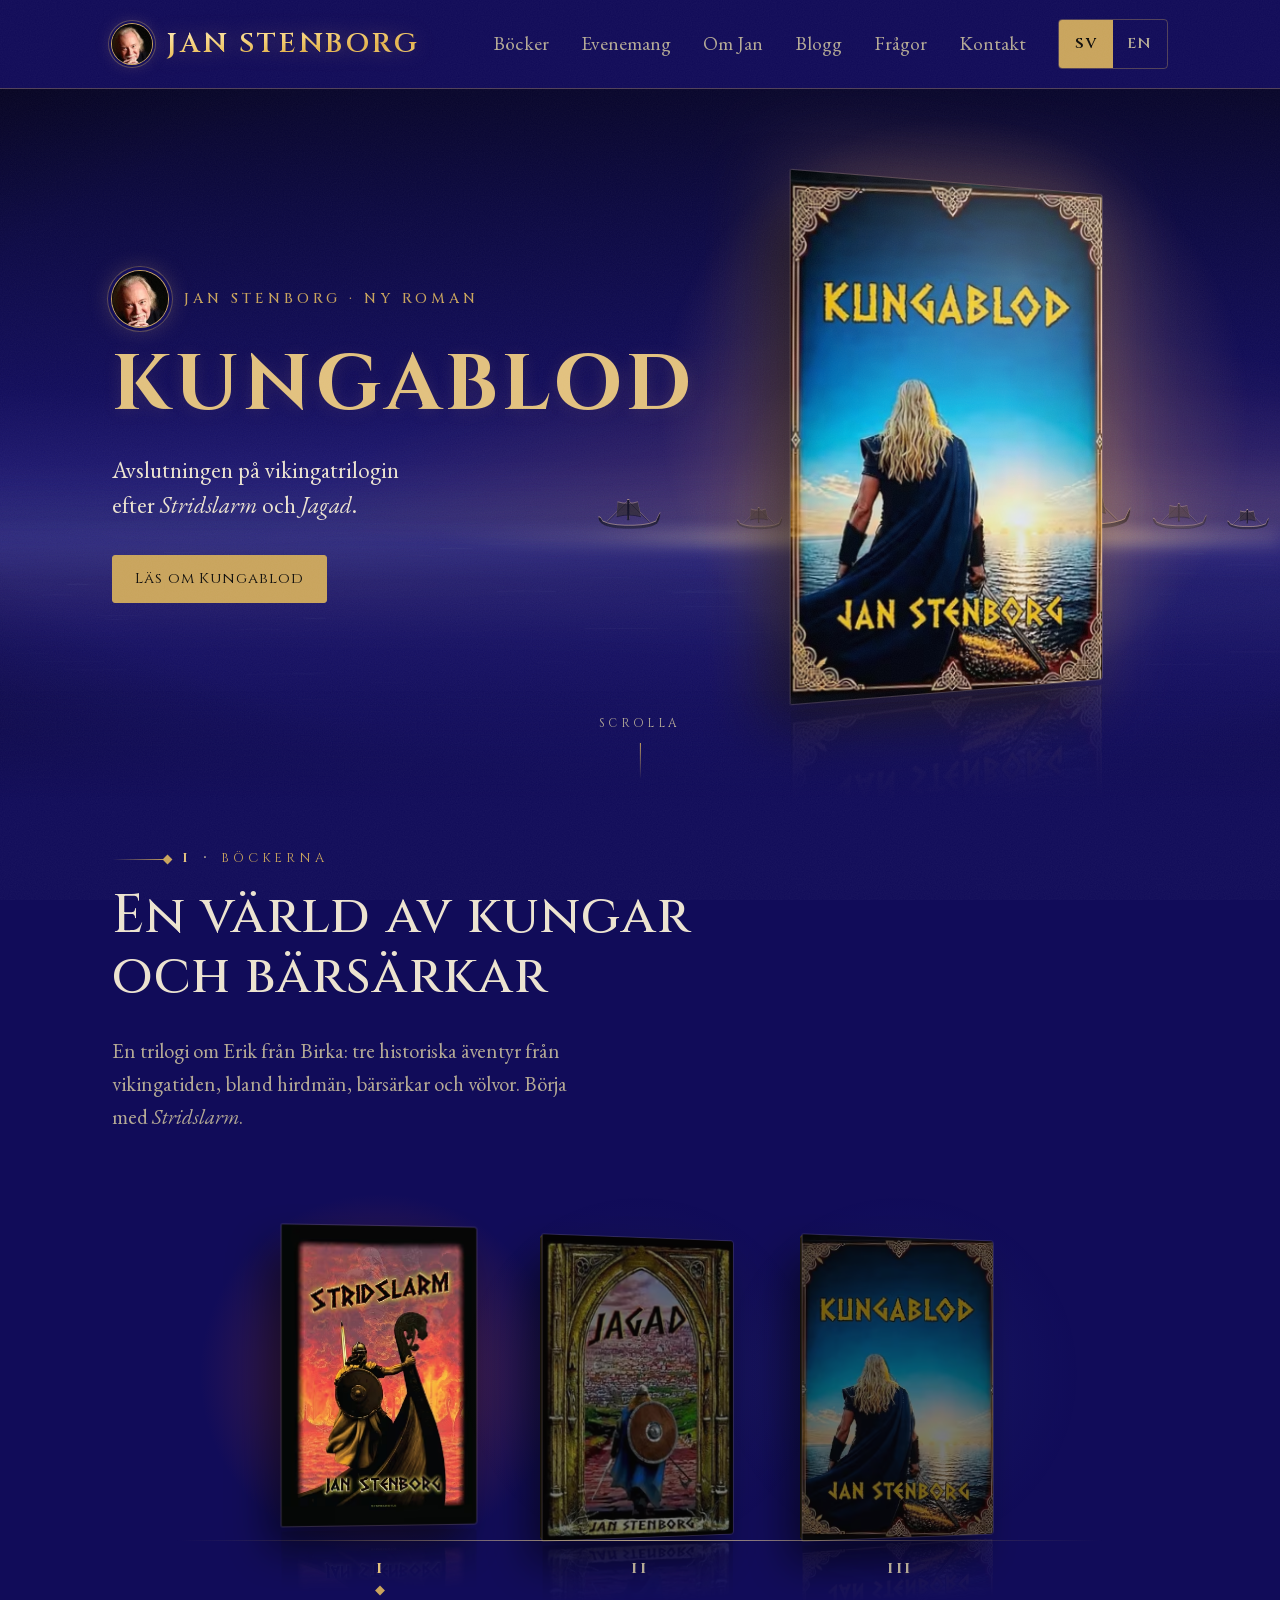
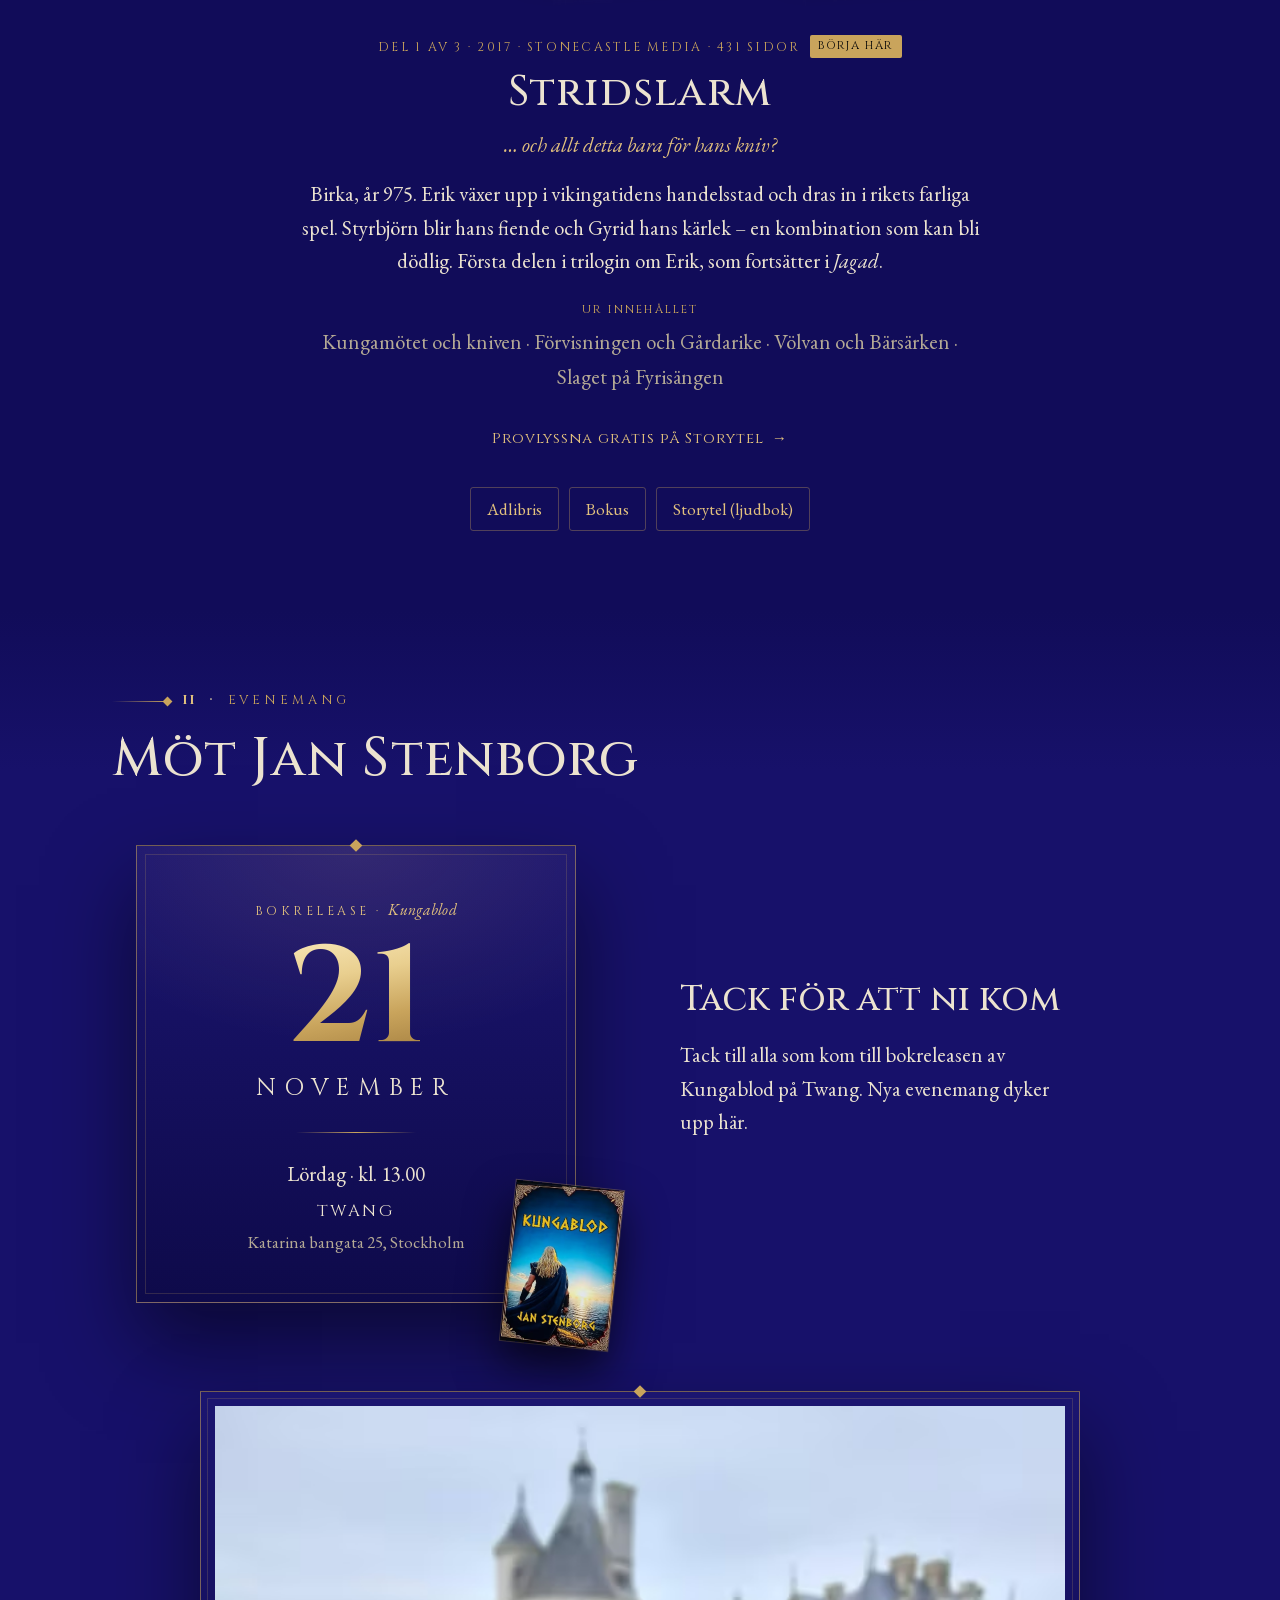
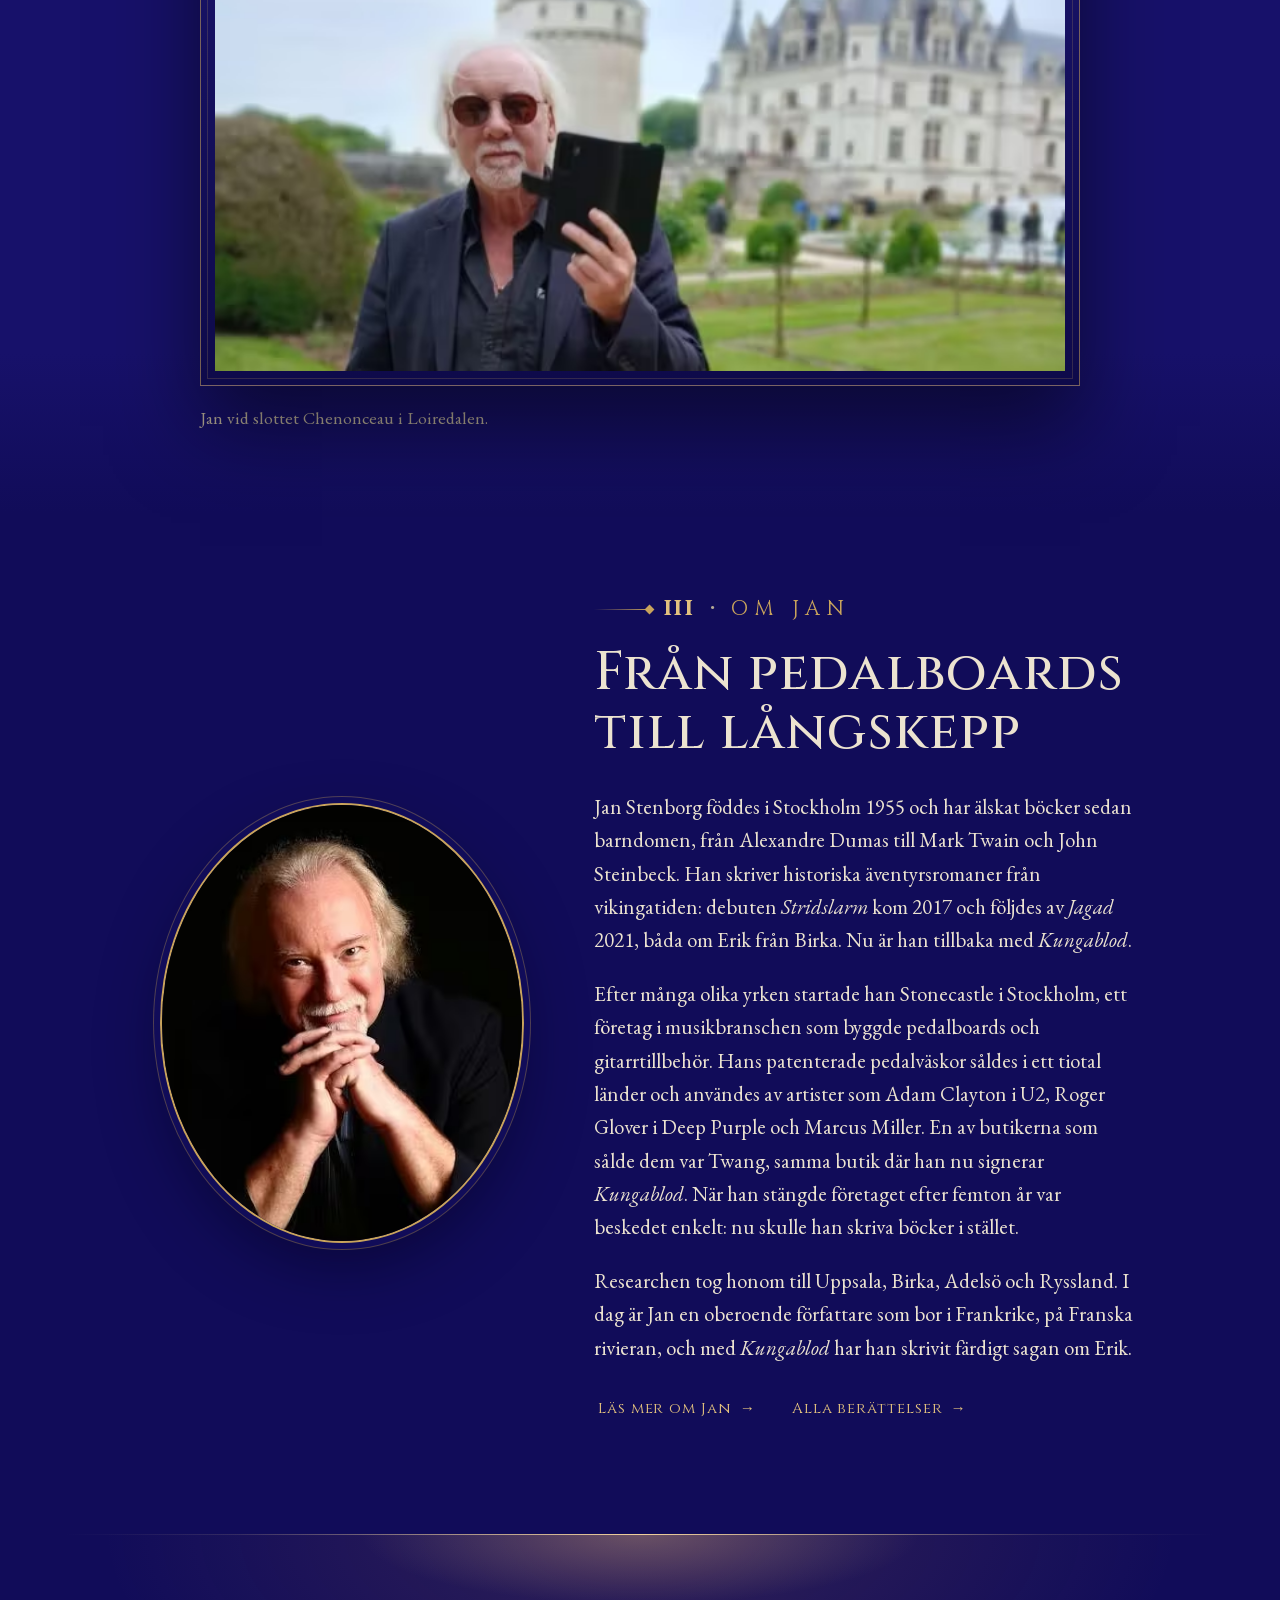
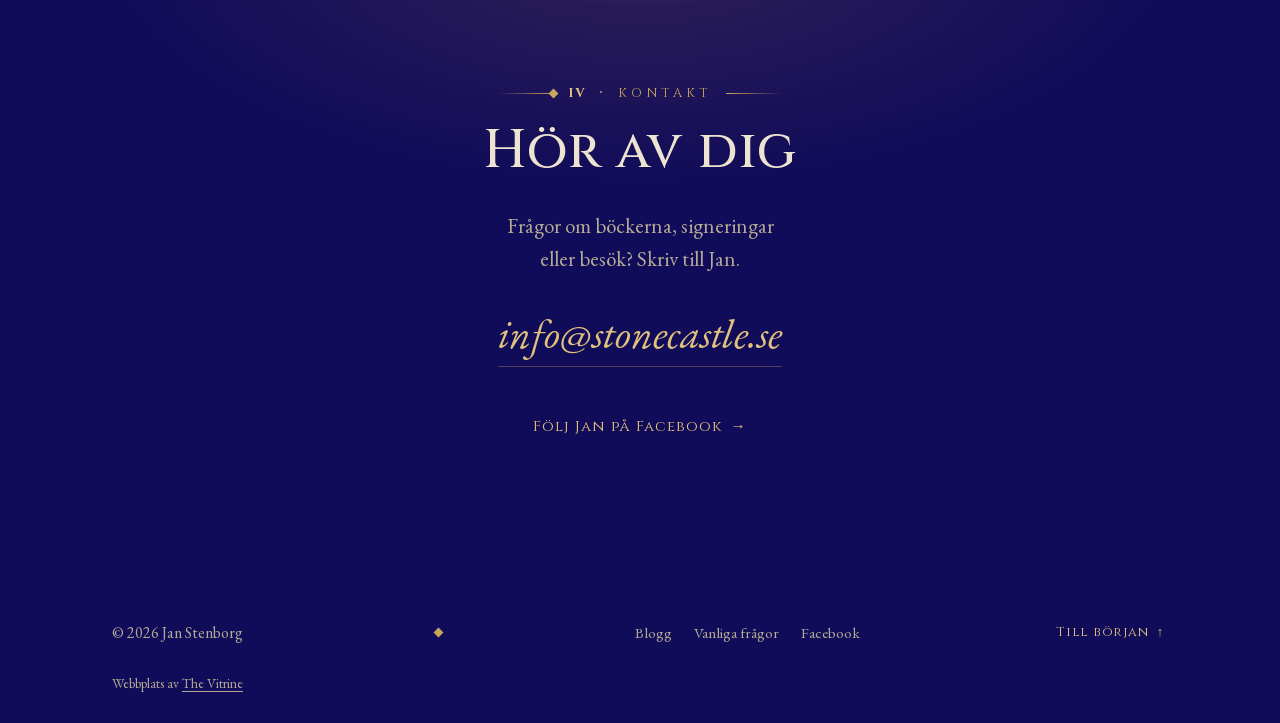
==== commit d0bb1307: "Make the hero's longships and sun glints stand out The fleet was tuned for the old near-black sky an" ====
--- a/index.html
+++ b/index.html
@@ -210,7 +210,7 @@
     <div class="hero-scene" aria-hidden="true">
       <div class="hero-sky" data-depth="sky"></div>
       <div class="hero-sun" data-depth="sky"></div>
-      <svg class="hero-fleet" data-depth="fleet" viewBox="0 0 1200 40" preserveAspectRatio="xMidYMax slice">
+      <svg class="hero-fleet" data-depth="fleet" viewBox="0 0 1200 80" preserveAspectRatio="xMidYMax slice">
         <defs>
           <symbol id="longship" viewBox="0 0 60 30">
             <path d="M28 2h2v19h-2z"/>
@@ -221,11 +221,14 @@
         </defs>
         <g class="hero-fleet-drift">
           <!-- kept to the right half, clear of the text column -->
-          <use href="#longship" x="590" y="16" width="30" height="15"/>
-          <use href="#longship" x="700" y="19" width="22" height="11"/>
-          <use href="#longship" x="1000" y="12" width="38" height="19"/>
-          <use href="#longship" x="1090" y="18" width="26" height="13"/>
-          <use href="#longship" x="1150" y="20" width="20" height="10"/>
+          <use href="#longship" x="560" y="49" width="60" height="30"/>
+          <use href="#longship" x="690" y="57" width="44" height="22"/>
+          <use href="#longship" x="985" y="41" width="76" height="38"/>
+          <use href="#longship" x="1080" y="53" width="52" height="26"/>
+          <use href="#longship" x="1150" y="59" width="40" height="20"/>
+          <!-- phones only: the book hides the others there, so one ship on each side of it -->
+          <use class="fleet-phone" href="#longship" x="418" y="55" width="48" height="24"/>
+          <use class="fleet-phone" href="#longship" x="742" y="58" width="42" height="21"/>
         </g>
       </svg>
       <div class="hero-sea">
--- a/styles.css
+++ b/styles.css
@@ -276,8 +276,9 @@
   filter: blur(2px);
 }
 .hero-fleet {
-  position: absolute; left: 0; top: calc(var(--horizon) - 39px);
-  width: 100%; height: 40px; fill: #0b0838; color: #0b0838; opacity: .55; filter: blur(.45px);
+  position: absolute; left: 0; top: calc(var(--horizon) - 79px);
+  width: 100%; height: 80px; fill: #04021a; color: #04021a; opacity: .95;
+  filter: drop-shadow(0 -1px .6px rgba(255, 214, 150, .55));   /* backlit by the sunrise */
 }
 .hero-sea {
   position: absolute; left: 0; right: 0; top: calc(var(--horizon) - 12px); bottom: 0; overflow: hidden;
@@ -297,11 +298,11 @@
 .hero-sunpath::before {                         /* fine moving glints on the water */
   content: ""; position: absolute; left: 0; right: 0; top: -16px; bottom: 0;
   background:
-    radial-gradient(ellipse 32% 2px at 46% 12%, #f4d7a866, transparent),
-    radial-gradient(ellipse 21% 2px at 57% 24%, #f4d7a844, transparent),
-    radial-gradient(ellipse 38% 3px at 42% 39%, #f4d7a838, transparent),
-    radial-gradient(ellipse 27% 2px at 60% 57%, #f4d7a825, transparent),
-    radial-gradient(ellipse 42% 3px at 46% 76%, #f4d7a818, transparent);
+    radial-gradient(ellipse 32% 2px at 46% 12%, #f4d7a8cc, transparent),
+    radial-gradient(ellipse 21% 2px at 57% 24%, #f4d7a899, transparent),
+    radial-gradient(ellipse 38% 3px at 42% 39%, #f4d7a880, transparent),
+    radial-gradient(ellipse 27% 2px at 60% 57%, #f4d7a860, transparent),
+    radial-gradient(ellipse 42% 3px at 46% 76%, #f4d7a840, transparent);
 
 }
 .hero-grain {
@@ -1107,7 +1108,9 @@
   background: radial-gradient(ellipse at 25% 55%, #7992a04d, transparent 48%), radial-gradient(ellipse at 78% 45%, #e7caa64a, transparent 45%);
 }
 .hero-mist-near { top: calc(var(--horizon) - 15px); opacity: .28; transform: scaleX(-1); }
-.hero-fleet use:nth-child(2n) { opacity: .45; }
+.hero-fleet use:nth-child(2n) { opacity: .72; }   /* farther ships, a little hazier */
+.hero-fleet .fleet-phone { display: none; }
+@media (max-width: 820px) { .hero-fleet .fleet-phone { display: inline; } }
 .book3d-sheen {
   position: absolute; inset: 0; pointer-events: none; transform: translateZ(2px);
   background: linear-gradient(112deg, transparent 37%, #ffe8aa55 48%, #fff7dd88 50%, transparent 62%);
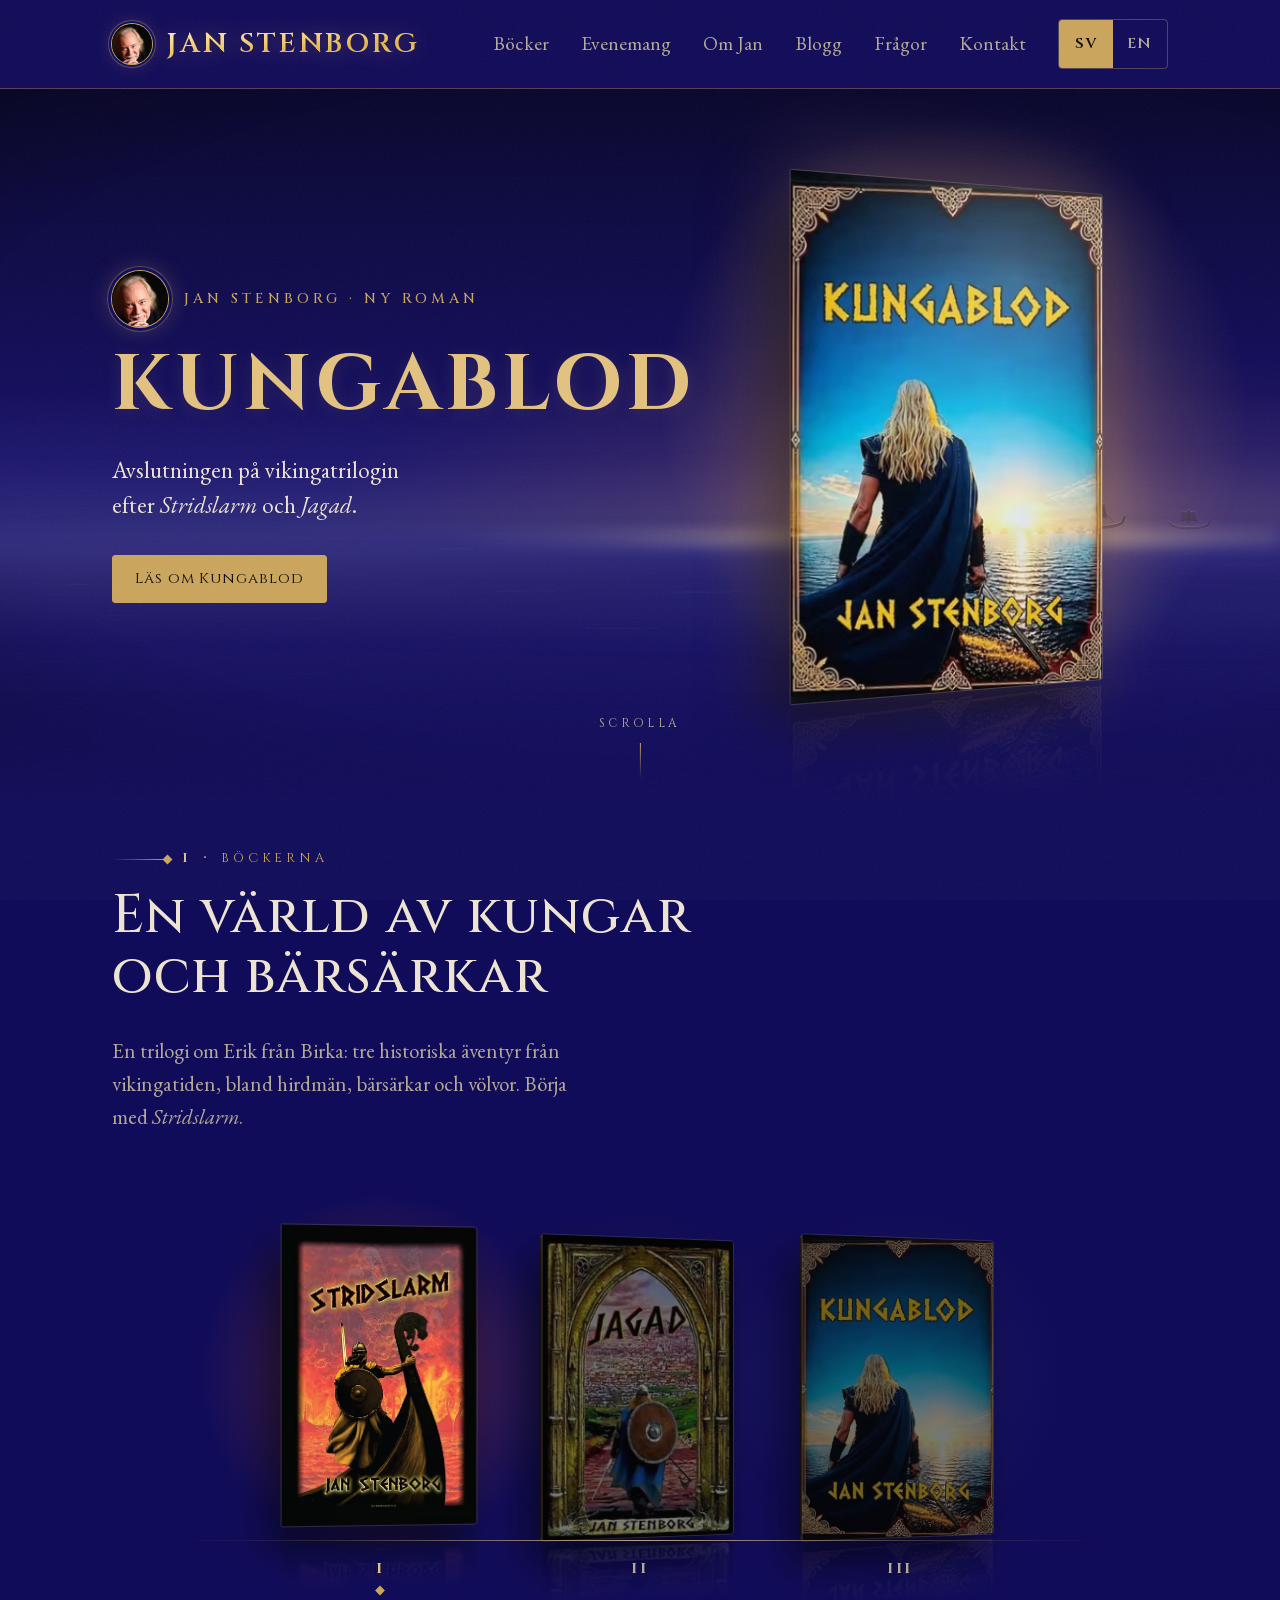
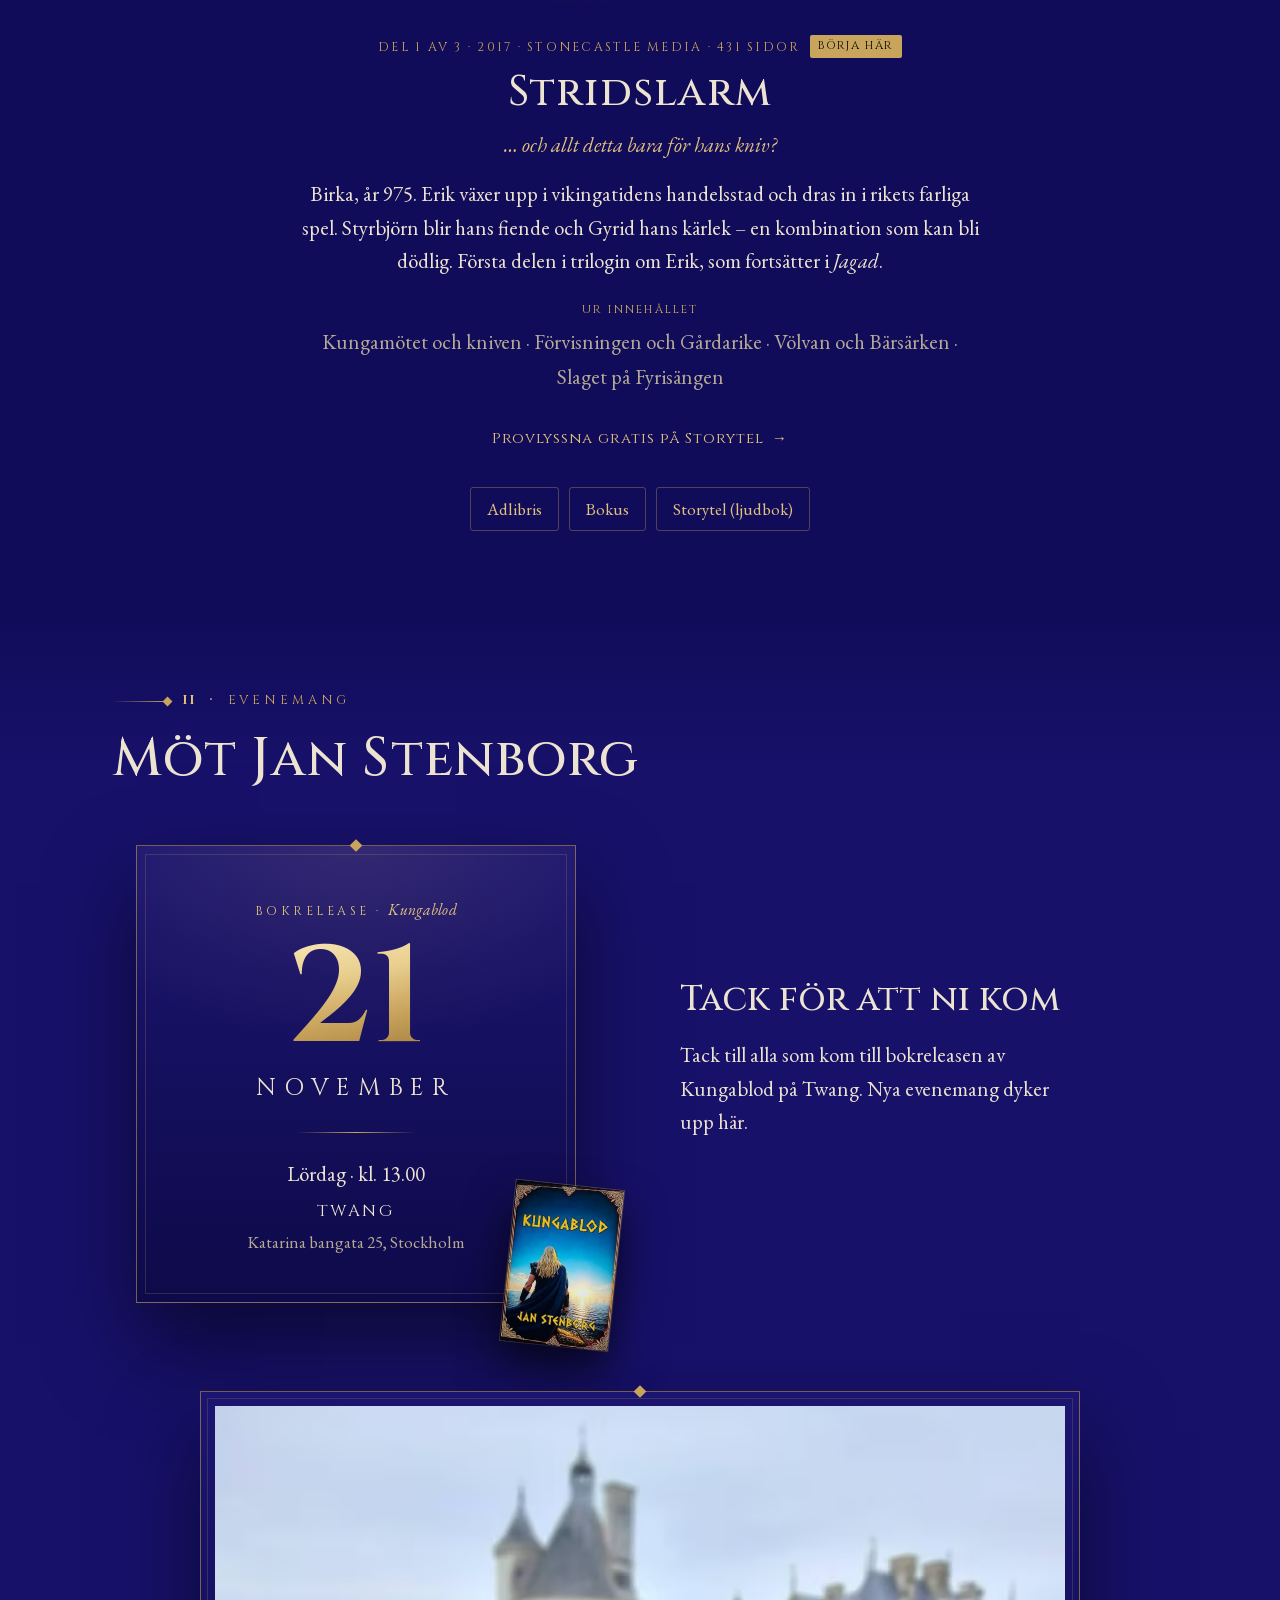
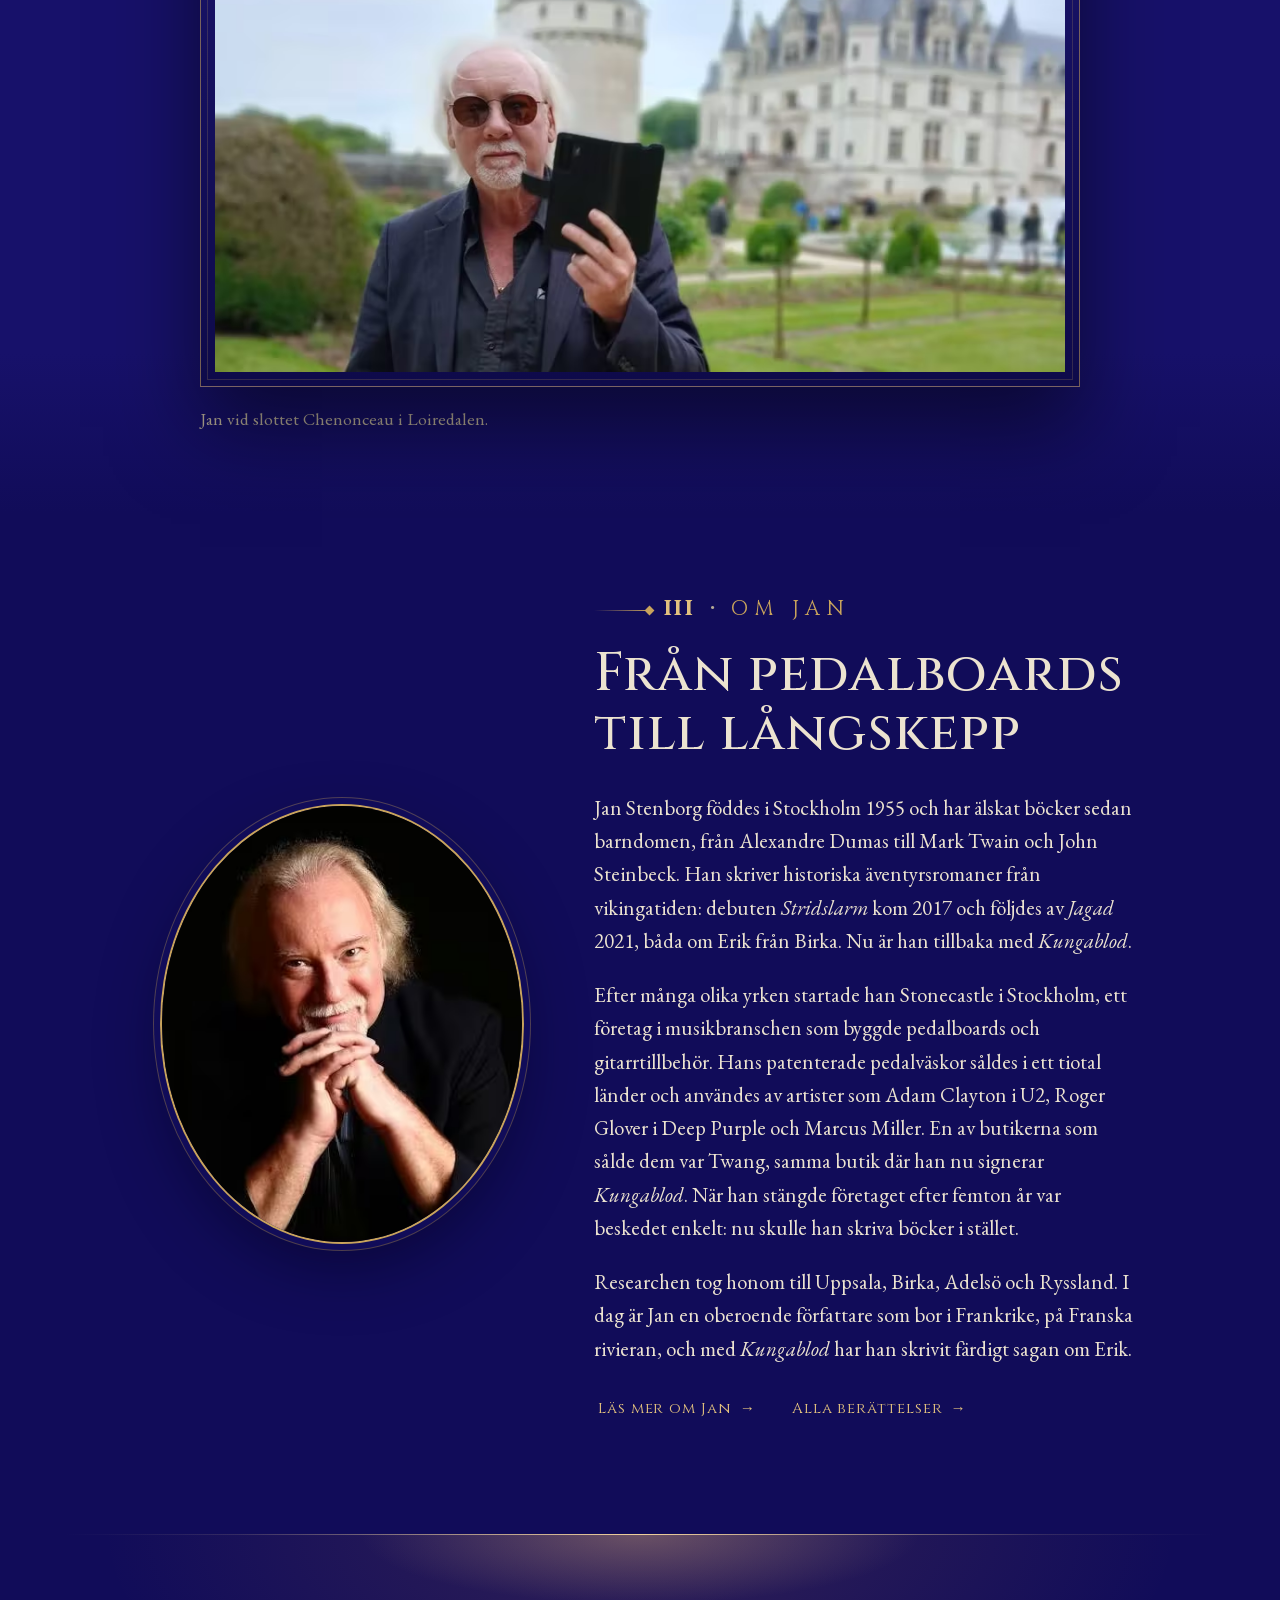
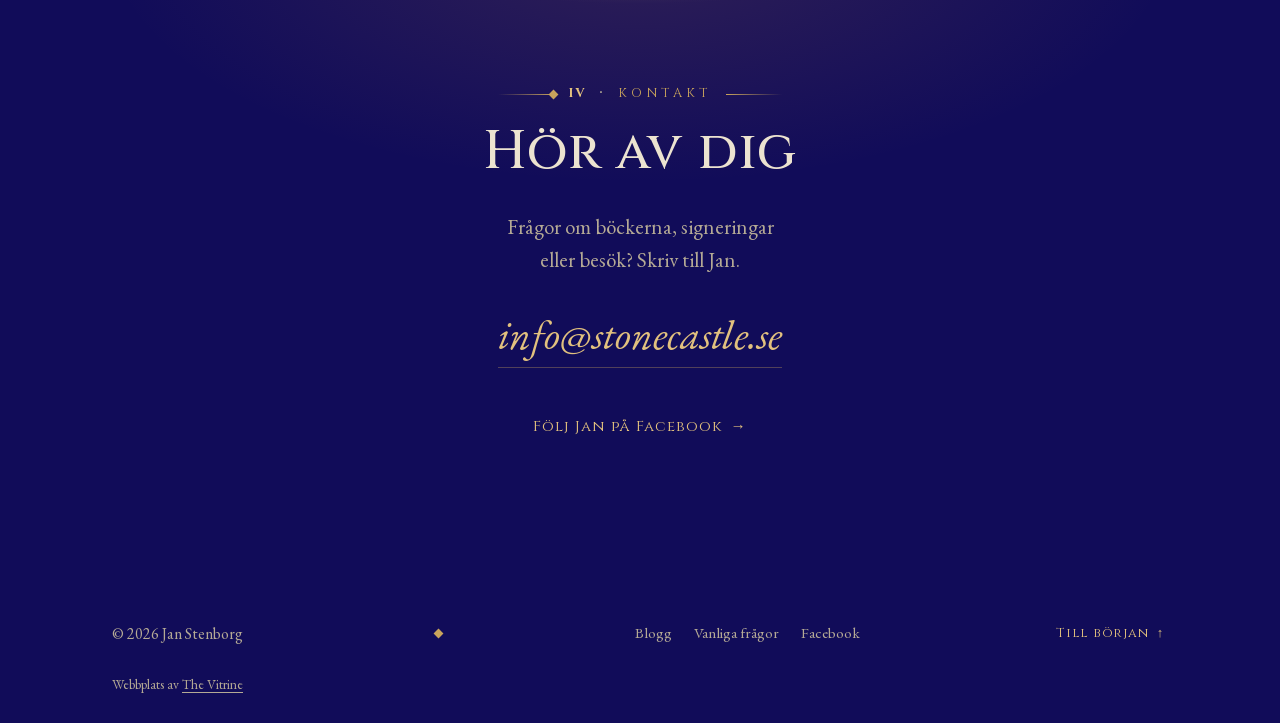
==== commit 385813ee: "Calm the hero fleet: fewer, softer ships Two ships to the right of the book on desktop and one eithe" ====
--- a/index.html
+++ b/index.html
@@ -221,14 +221,11 @@
         </defs>
         <g class="hero-fleet-drift">
           <!-- kept to the right half, clear of the text column -->
-          <use href="#longship" x="560" y="49" width="60" height="30"/>
-          <use href="#longship" x="690" y="57" width="44" height="22"/>
-          <use href="#longship" x="985" y="41" width="76" height="38"/>
-          <use href="#longship" x="1080" y="53" width="52" height="26"/>
-          <use href="#longship" x="1150" y="59" width="40" height="20"/>
-          <!-- phones only: the book hides the others there, so one ship on each side of it -->
-          <use class="fleet-phone" href="#longship" x="418" y="55" width="48" height="24"/>
-          <use class="fleet-phone" href="#longship" x="742" y="58" width="42" height="21"/>
+          <use href="#longship" x="1000" y="51" width="56" height="28"/>
+          <use href="#longship" x="1095" y="59" width="40" height="20"/>
+          <!-- phones only: the book hides the ships above there, so one on each side of it -->
+          <use class="fleet-phone" href="#longship" x="420" y="58" width="40" height="20"/>
+          <use class="fleet-phone" href="#longship" x="746" y="60" width="36" height="18"/>
         </g>
       </svg>
       <div class="hero-sea">
--- a/styles.css
+++ b/styles.css
@@ -277,8 +277,8 @@
 }
 .hero-fleet {
   position: absolute; left: 0; top: calc(var(--horizon) - 79px);
-  width: 100%; height: 80px; fill: #04021a; color: #04021a; opacity: .95;
-  filter: drop-shadow(0 -1px .6px rgba(255, 214, 150, .55));   /* backlit by the sunrise */
+  width: 100%; height: 80px; fill: #07052a; color: #07052a; opacity: .8;
+  filter: drop-shadow(0 -1px .6px rgba(255, 214, 150, .3));    /* faintly backlit by the sunrise */
 }
 .hero-sea {
   position: absolute; left: 0; right: 0; top: calc(var(--horizon) - 12px); bottom: 0; overflow: hidden;
@@ -298,11 +298,11 @@
 .hero-sunpath::before {                         /* fine moving glints on the water */
   content: ""; position: absolute; left: 0; right: 0; top: -16px; bottom: 0;
   background:
-    radial-gradient(ellipse 32% 2px at 46% 12%, #f4d7a8cc, transparent),
-    radial-gradient(ellipse 21% 2px at 57% 24%, #f4d7a899, transparent),
-    radial-gradient(ellipse 38% 3px at 42% 39%, #f4d7a880, transparent),
-    radial-gradient(ellipse 27% 2px at 60% 57%, #f4d7a860, transparent),
-    radial-gradient(ellipse 42% 3px at 46% 76%, #f4d7a840, transparent);
+    radial-gradient(ellipse 32% 2px at 46% 12%, #f4d7a899, transparent),
+    radial-gradient(ellipse 21% 2px at 57% 24%, #f4d7a870, transparent),
+    radial-gradient(ellipse 38% 3px at 42% 39%, #f4d7a858, transparent),
+    radial-gradient(ellipse 27% 2px at 60% 57%, #f4d7a840, transparent),
+    radial-gradient(ellipse 42% 3px at 46% 76%, #f4d7a828, transparent);
 
 }
 .hero-grain {
@@ -1108,7 +1108,7 @@
   background: radial-gradient(ellipse at 25% 55%, #7992a04d, transparent 48%), radial-gradient(ellipse at 78% 45%, #e7caa64a, transparent 45%);
 }
 .hero-mist-near { top: calc(var(--horizon) - 15px); opacity: .28; transform: scaleX(-1); }
-.hero-fleet use:nth-child(2n) { opacity: .72; }   /* farther ships, a little hazier */
+.hero-fleet use:nth-child(2n) { opacity: .65; }   /* the farther ship, a little hazier */
 .hero-fleet .fleet-phone { display: none; }
 @media (max-width: 820px) { .hero-fleet .fleet-phone { display: inline; } }
 .book3d-sheen {
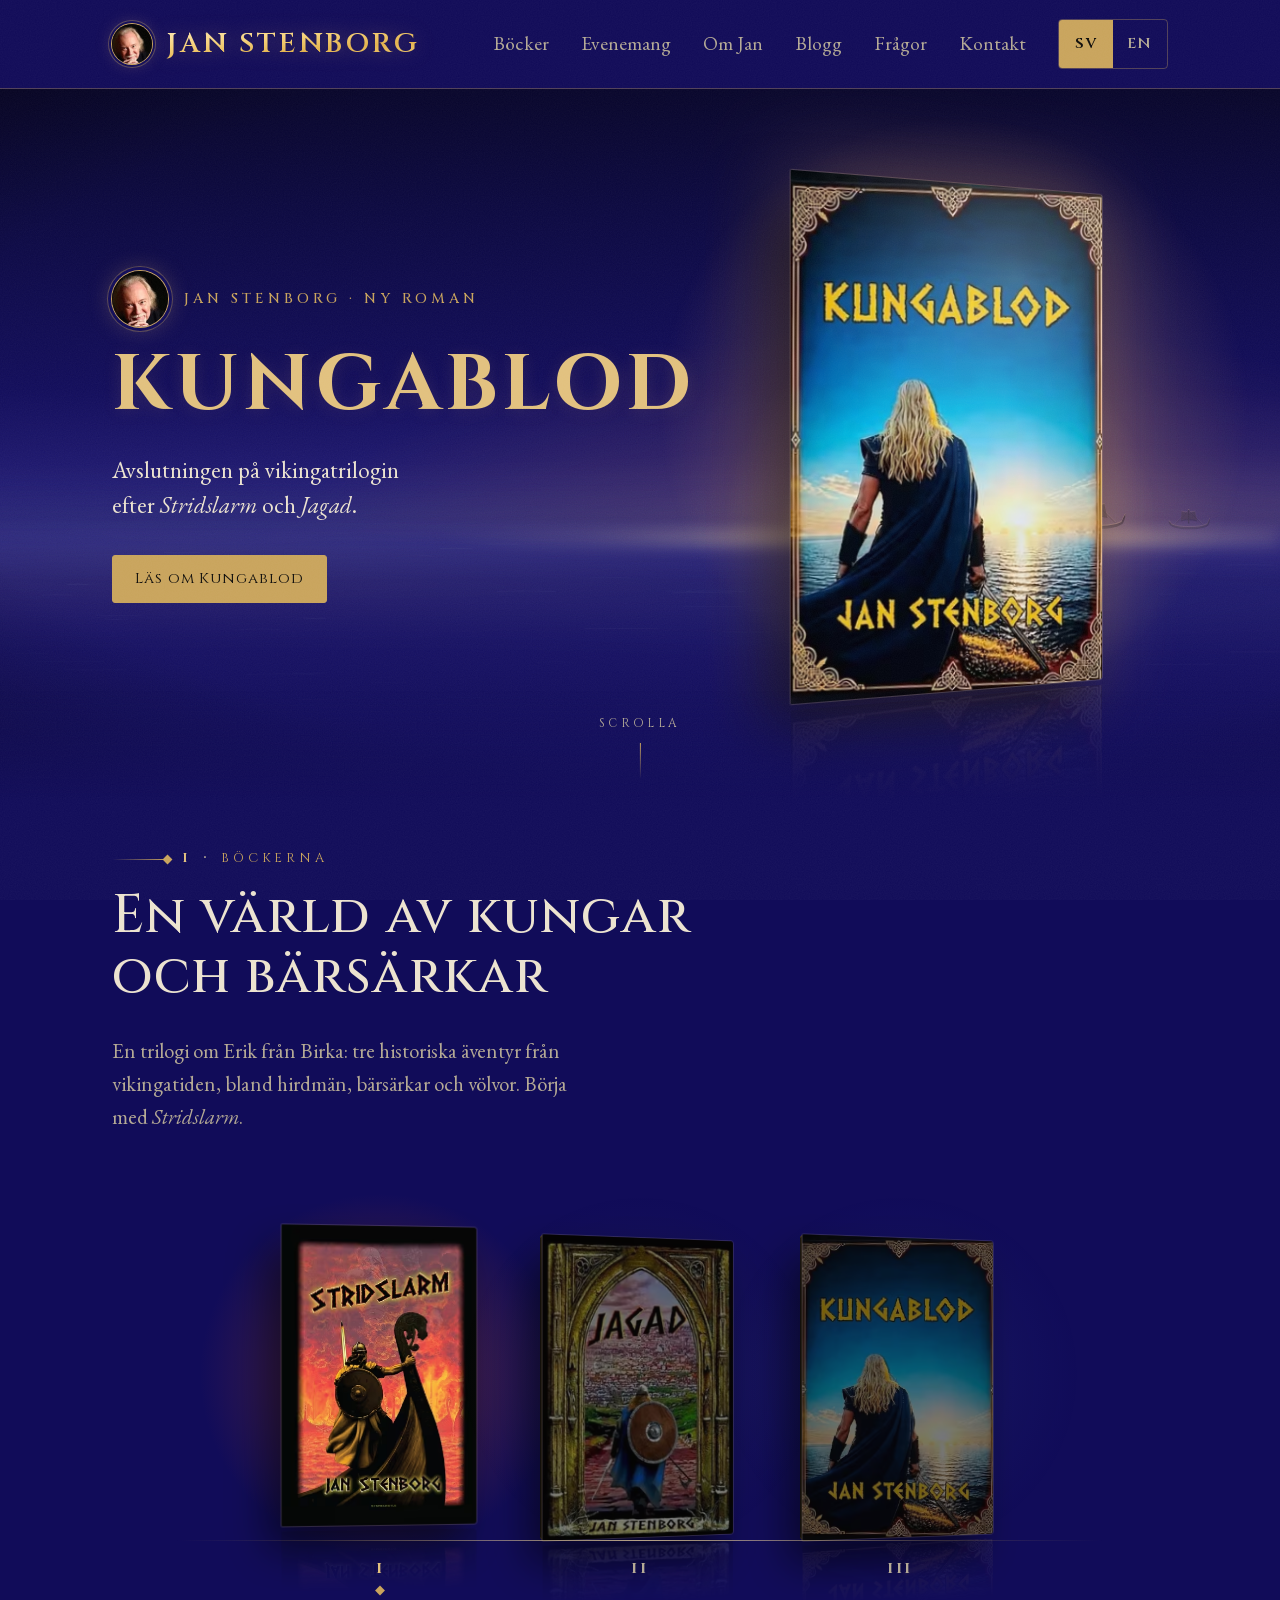
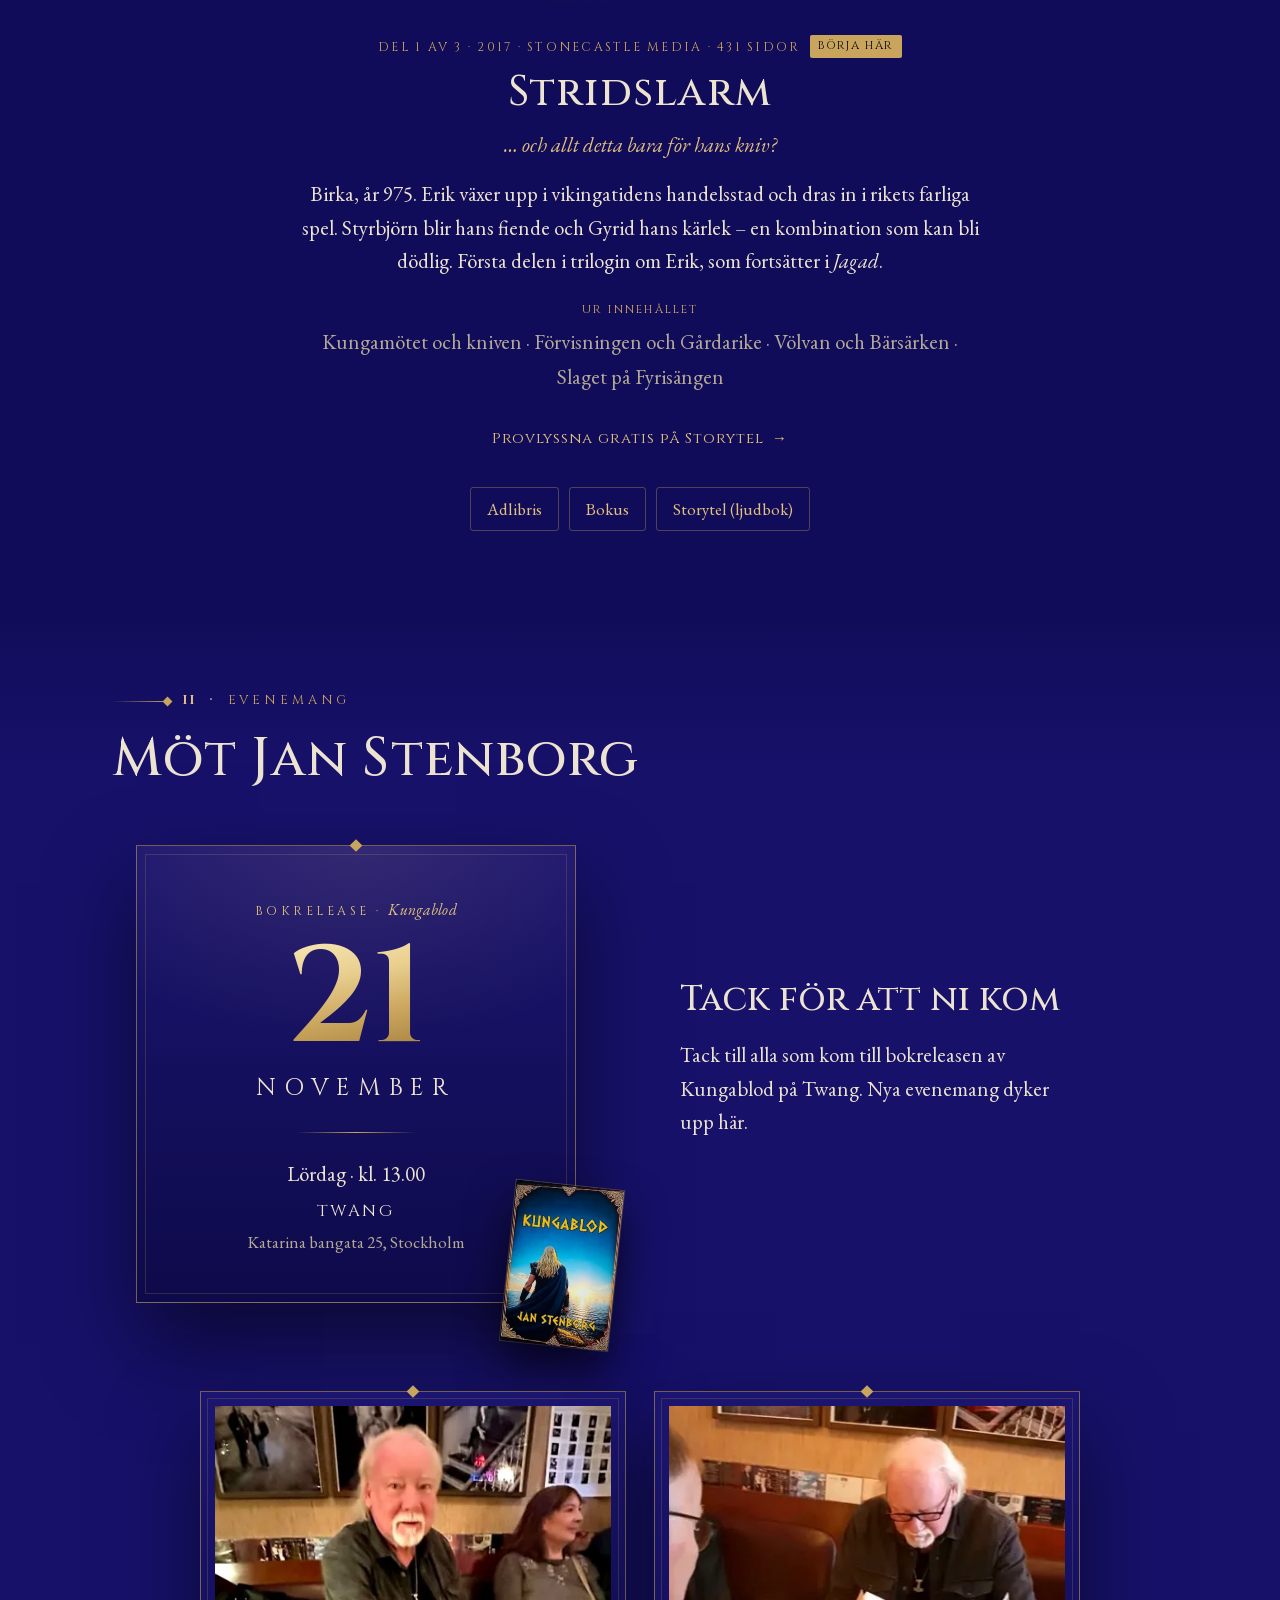
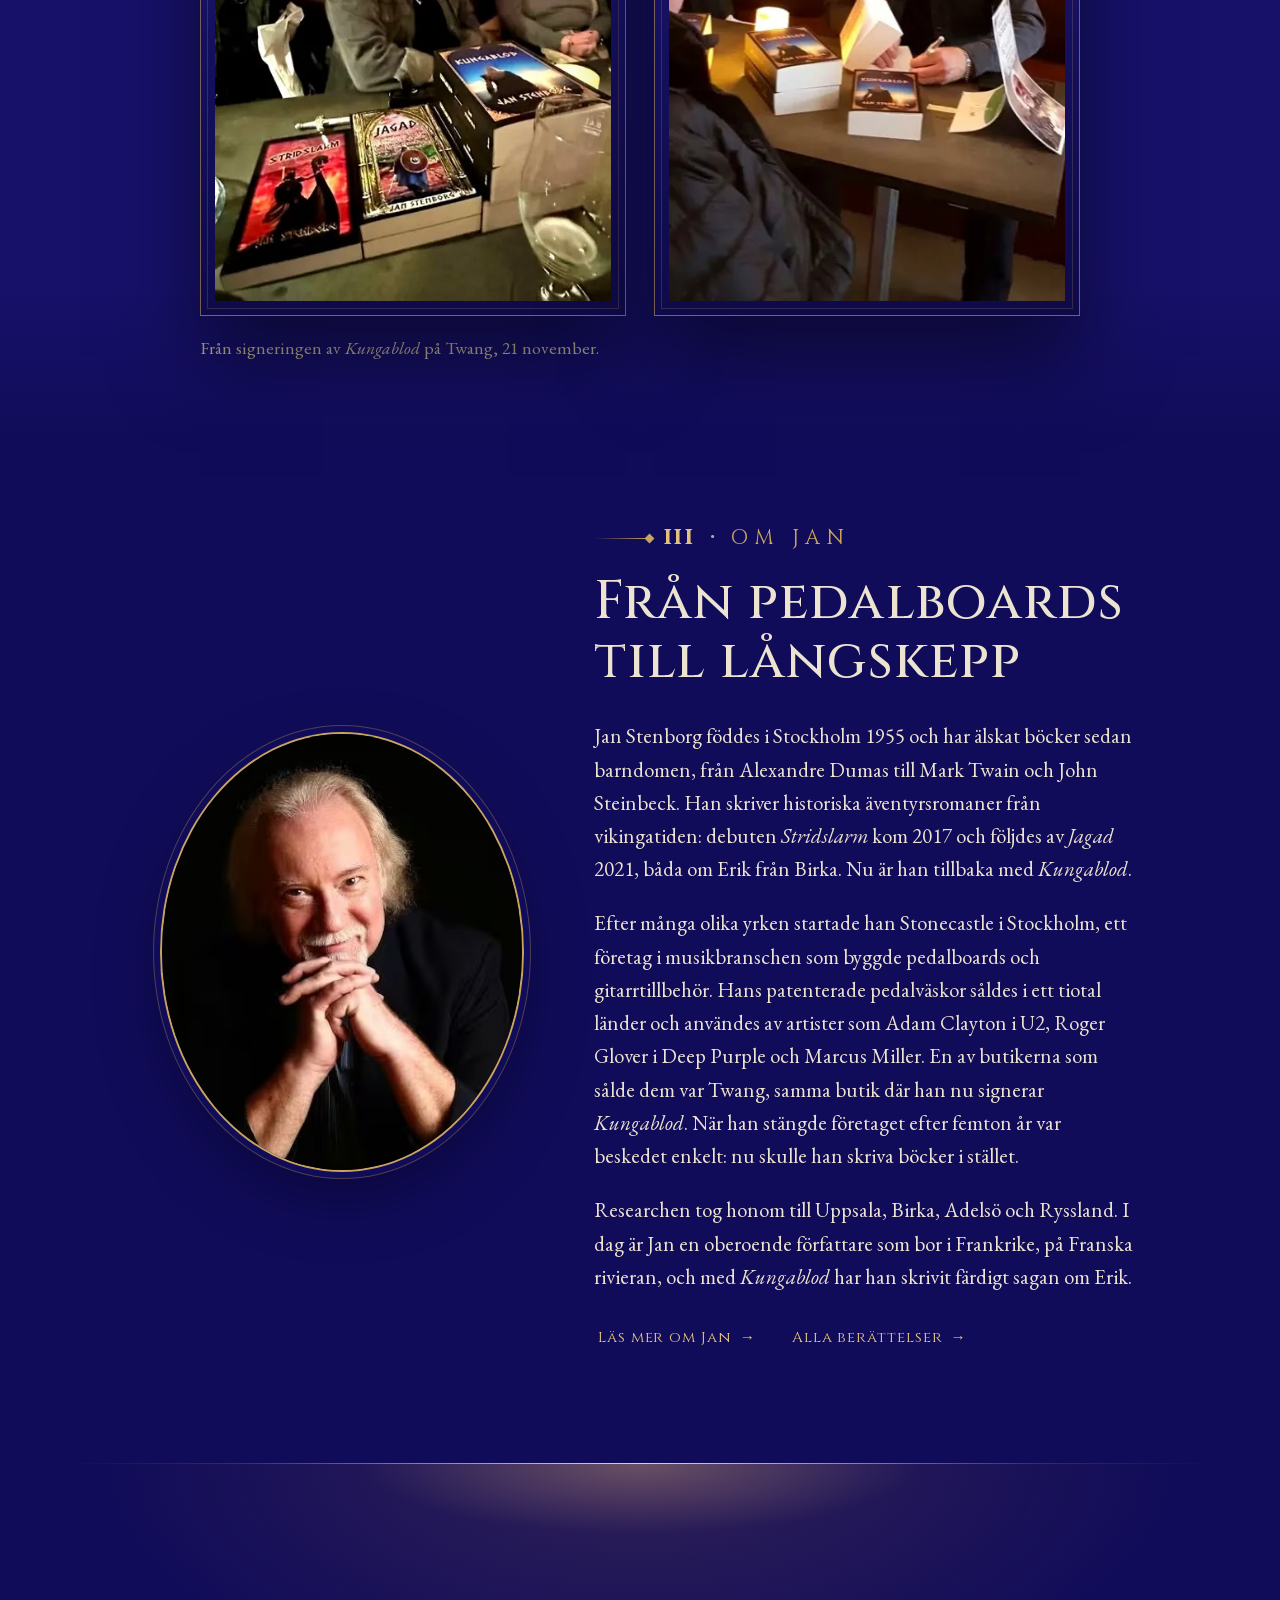
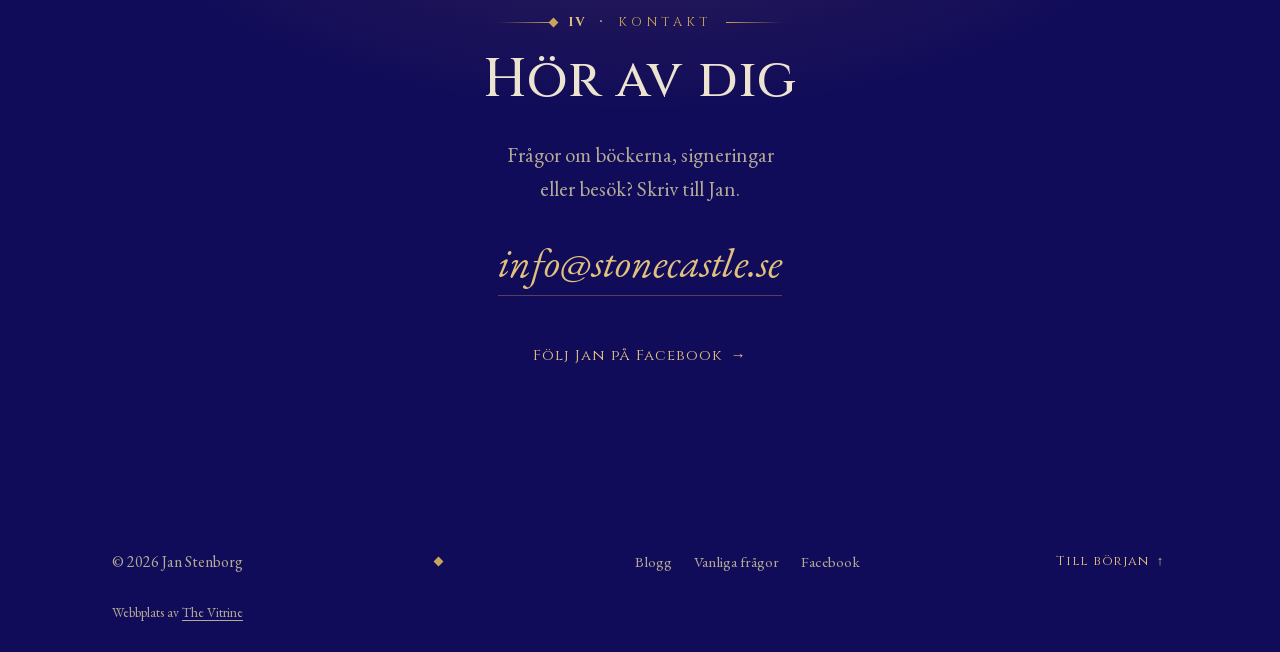
==== commit 885da9b4: "Show two photos from the Kungablod signing in the thank-you section The book release was on 21 Novem" ====
--- a/index.html
+++ b/index.html
@@ -500,19 +500,28 @@
         </figcaption>
       </figure>
 
-      <!-- After the signing the poster gives way to a photo of Jan, framed the same way -->
-      <figure class="poster thanks-photo" data-show="past">
-        <div class="poster-frame" data-reveal>
-          <picture data-reveal="wipe">
-            <source type="image/avif" srcset="images/jan-chenonceau-640.avif 640w, images/jan-chenonceau-960.avif 960w, images/jan-chenonceau-1440.avif 1440w" sizes="(max-width: 940px) calc(100vw - 60px), 880px">
-            <source type="image/webp" srcset="images/jan-chenonceau-640.webp 640w, images/jan-chenonceau-960.webp 960w, images/jan-chenonceau-1440.webp 1440w" sizes="(max-width: 940px) calc(100vw - 60px), 880px">
-            <img src="images/jan-chenonceau.jpg" width="960" height="640" loading="lazy"
-                 alt="Jan Stenborg i trädgården vid slottet Chenonceau i Frankrike."
-                 data-alt-en="Jan Stenborg in the gardens of the Château de Chenonceau in France.">
-          </picture>
+      <!-- After the signing the poster gives way to two photos from the day, framed the same way -->
+      <figure class="poster thanks-photo signing-photos" data-show="past">
+        <div class="signing-grid">
+          <div class="poster-frame" data-reveal>
+            <picture>
+              <source type="image/webp" srcset="images/signering-bordet-480.webp 480w, images/signering-bordet-720.webp 720w" sizes="(max-width: 620px) calc(100vw - 60px), 420px">
+              <img src="images/signering-bordet.jpg" width="720" height="900" loading="lazy"
+                   alt="Jan Stenborg vid signeringsbordet på Twang med Stridslarm, Jagad och travar av Kungablod."
+                   data-alt-en="Jan Stenborg at the signing table at Twang with Stridslarm, Jagad and stacks of Kungablod.">
+            </picture>
+          </div>
+          <div class="poster-frame" data-reveal>
+            <picture>
+              <source type="image/webp" srcset="images/signering-signerar-429.webp 429w, images/signering-signerar-644.webp 644w" sizes="(max-width: 620px) calc(100vw - 60px), 420px">
+              <img src="images/signering-signerar.jpg" width="644" height="805" loading="lazy"
+                   alt="Jan Stenborg signerar ett exemplar av Kungablod för en läsare på Twang."
+                   data-alt-en="Jan Stenborg signing a copy of Kungablod for a reader at Twang.">
+            </picture>
+          </div>
         </div>
         <figcaption class="poster-caption" data-reveal>
-          <span><span lang="sv">Jan vid slottet Chenonceau i Loiredalen.</span><span lang="en" data-nosnippet>Jan at the Château de Chenonceau in the Loire Valley.</span></span>
+          <span><span lang="sv">Från signeringen av <em>Kungablod</em> på Twang, 21 november.</span><span lang="en" data-nosnippet>From the <em>Kungablod</em> signing at Twang, 21 November.</span></span>
         </figcaption>
       </figure>
     </div>
--- a/styles.css
+++ b/styles.css
@@ -752,6 +752,9 @@
 }
 @media (max-width: 820px) { .poster { margin-top: 64px; } .poster-frame { padding: 8px; outline-offset: -5px; } }
 .thanks-photo img { display: block; width: 100%; }
+.signing-grid { display: grid; grid-template-columns: 1fr 1fr; gap: 28px; }       /* two photos from the signing */
+.signing-grid img { aspect-ratio: 4 / 5; object-fit: cover; }
+@media (max-width: 620px) { .signing-grid { grid-template-columns: 1fr; gap: 22px; } }
 
 /* --- Full-size viewer --- */
 .poster-dialog {
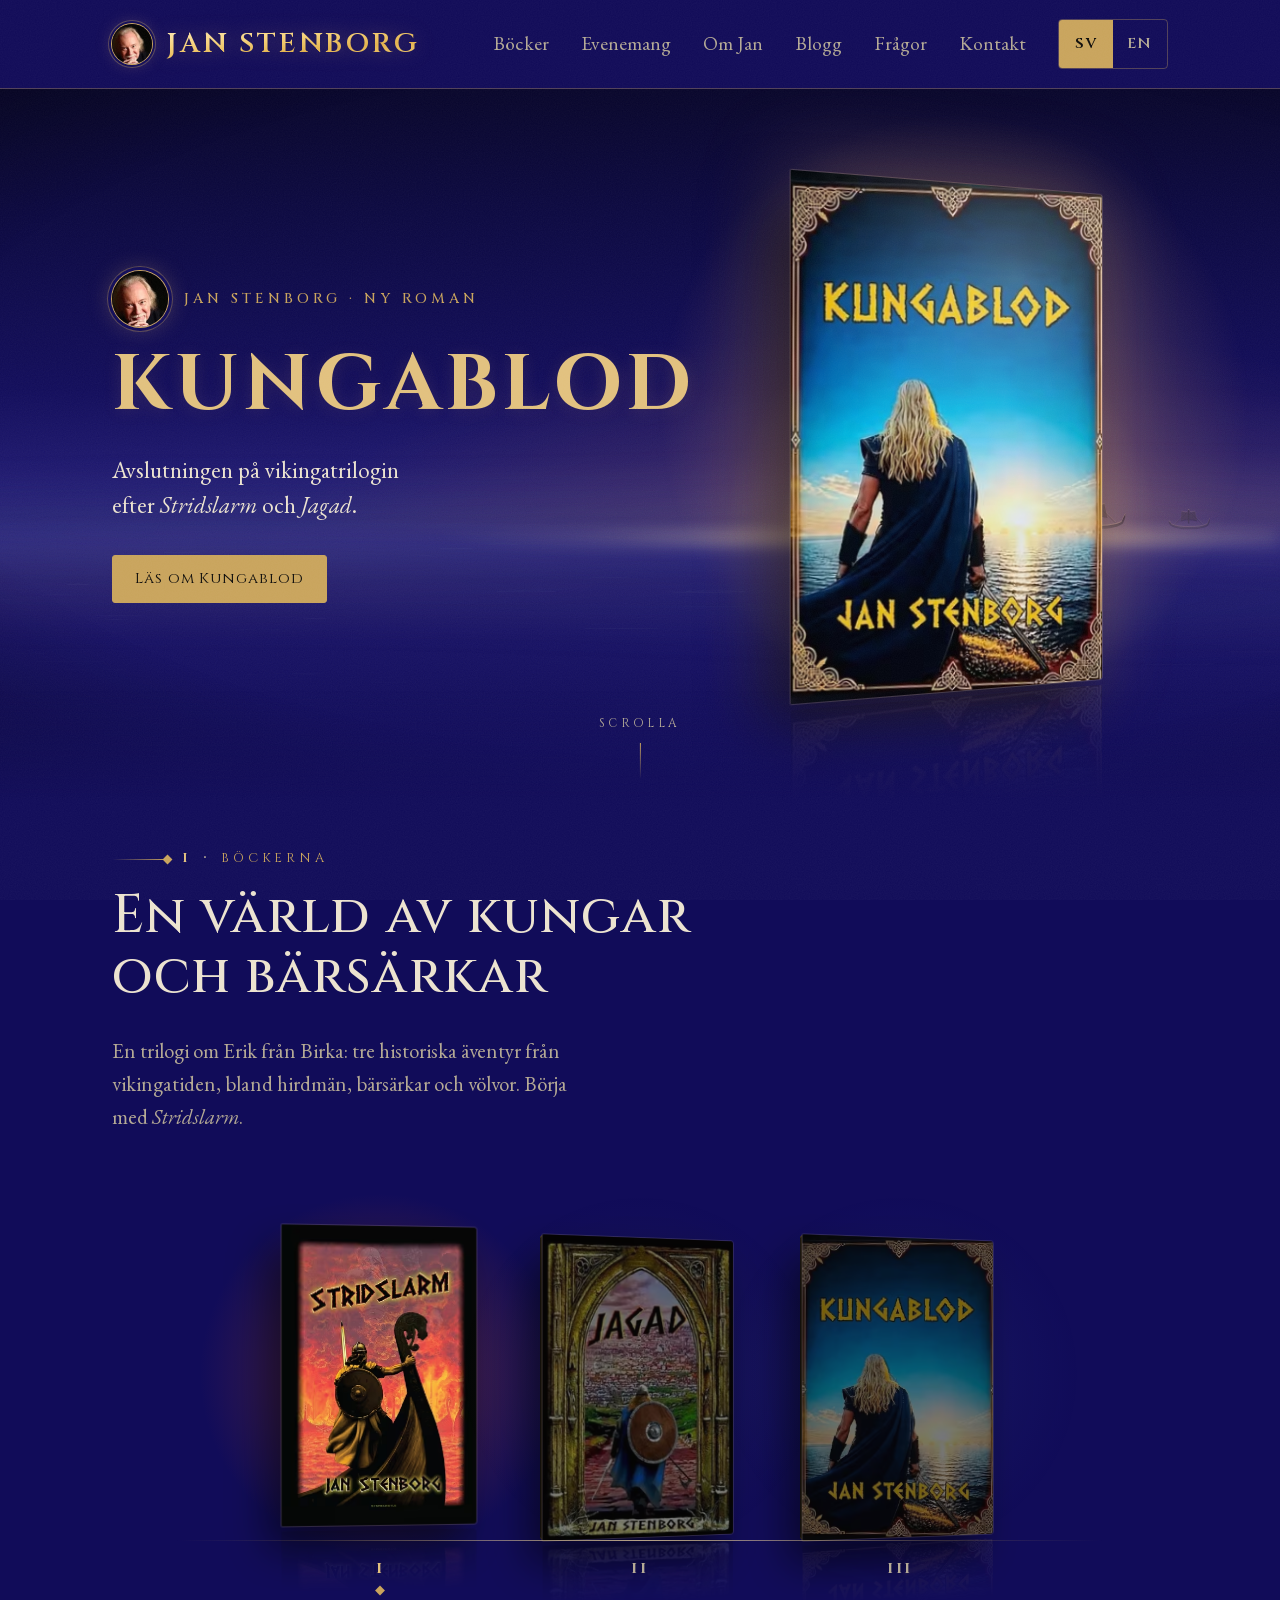
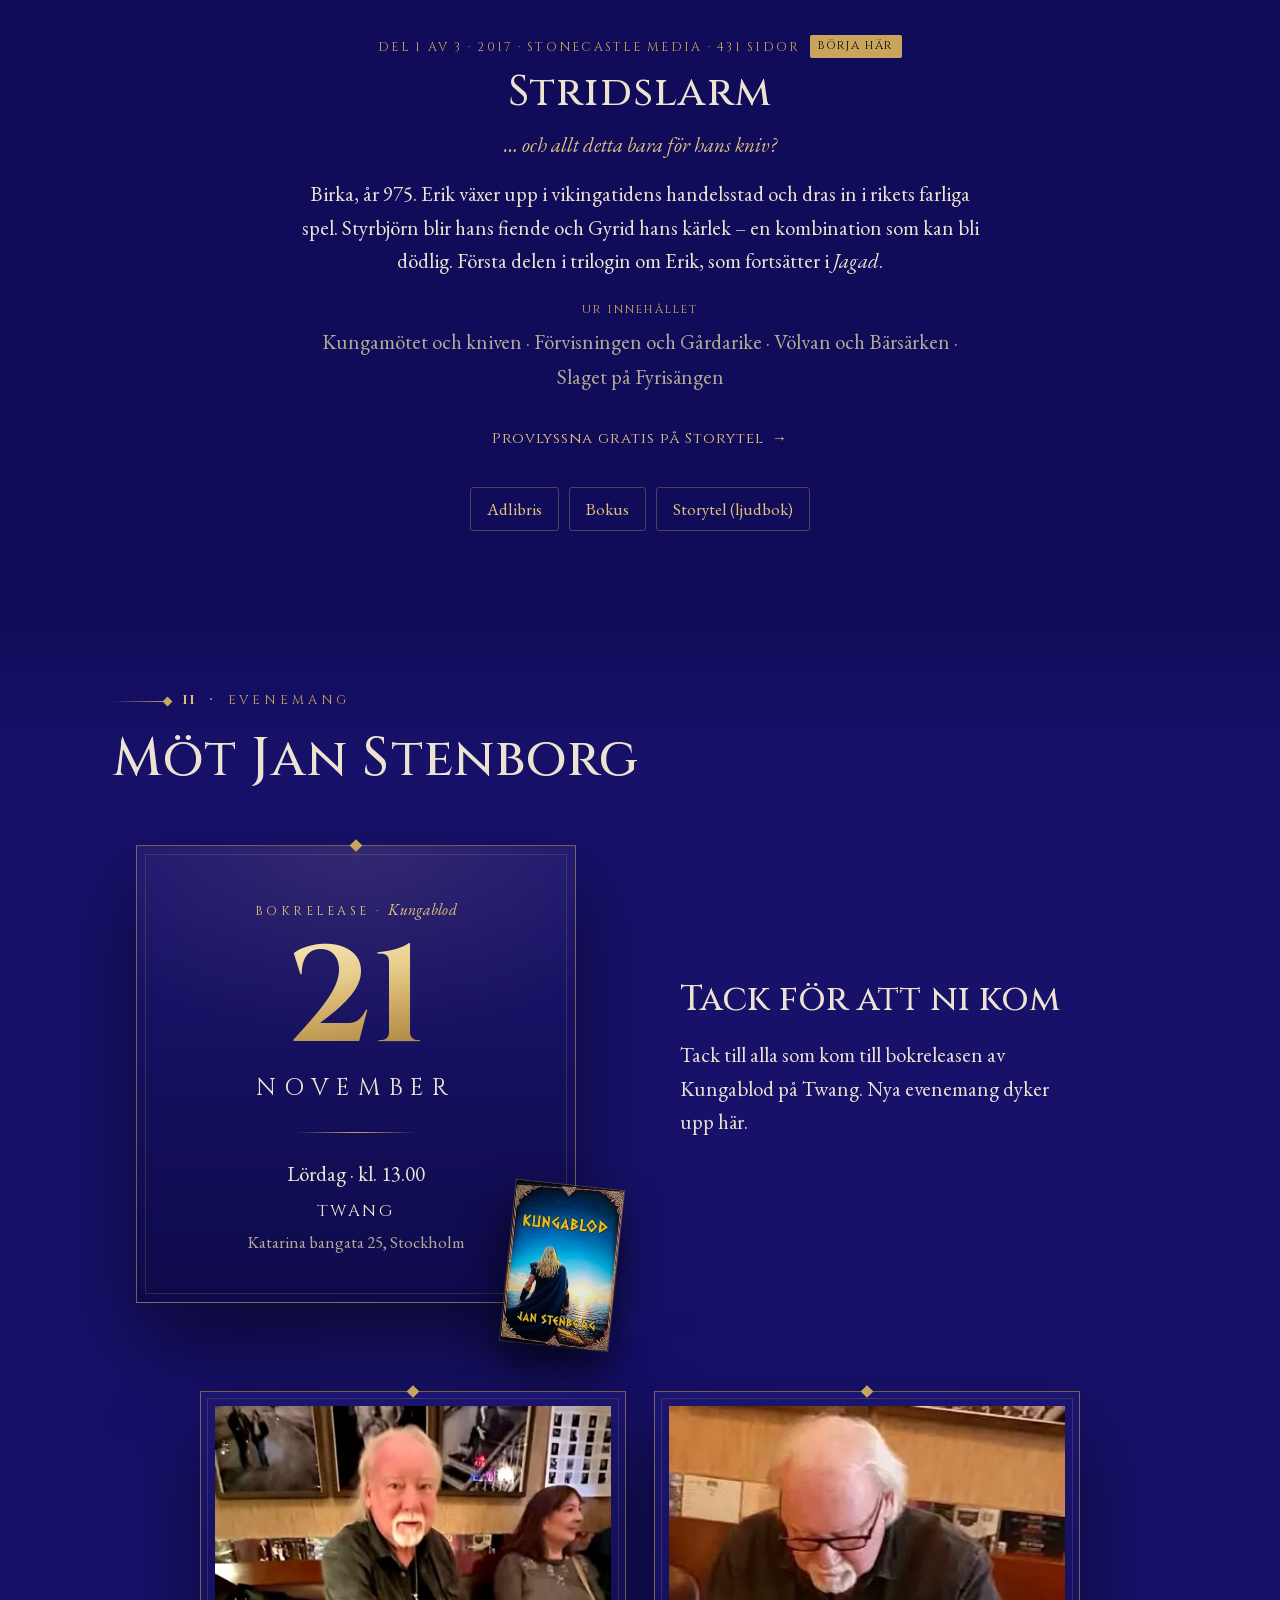
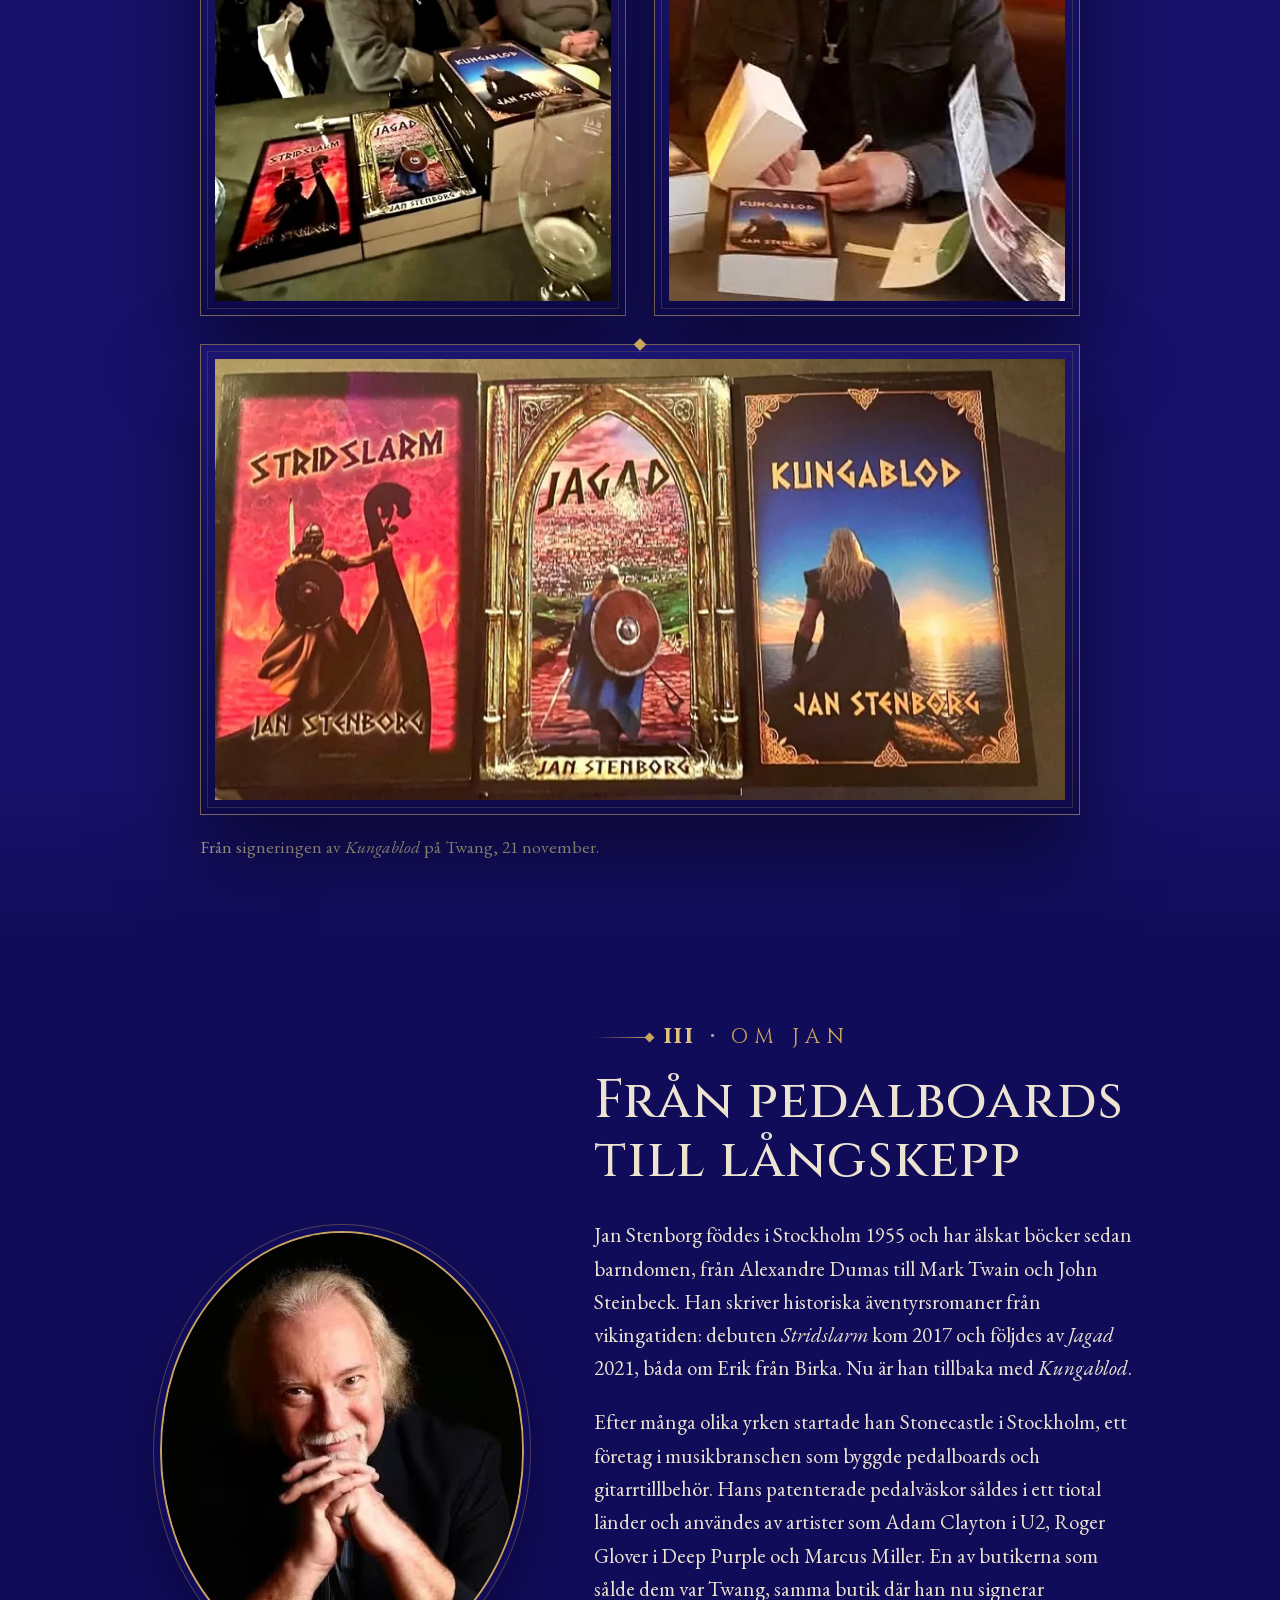
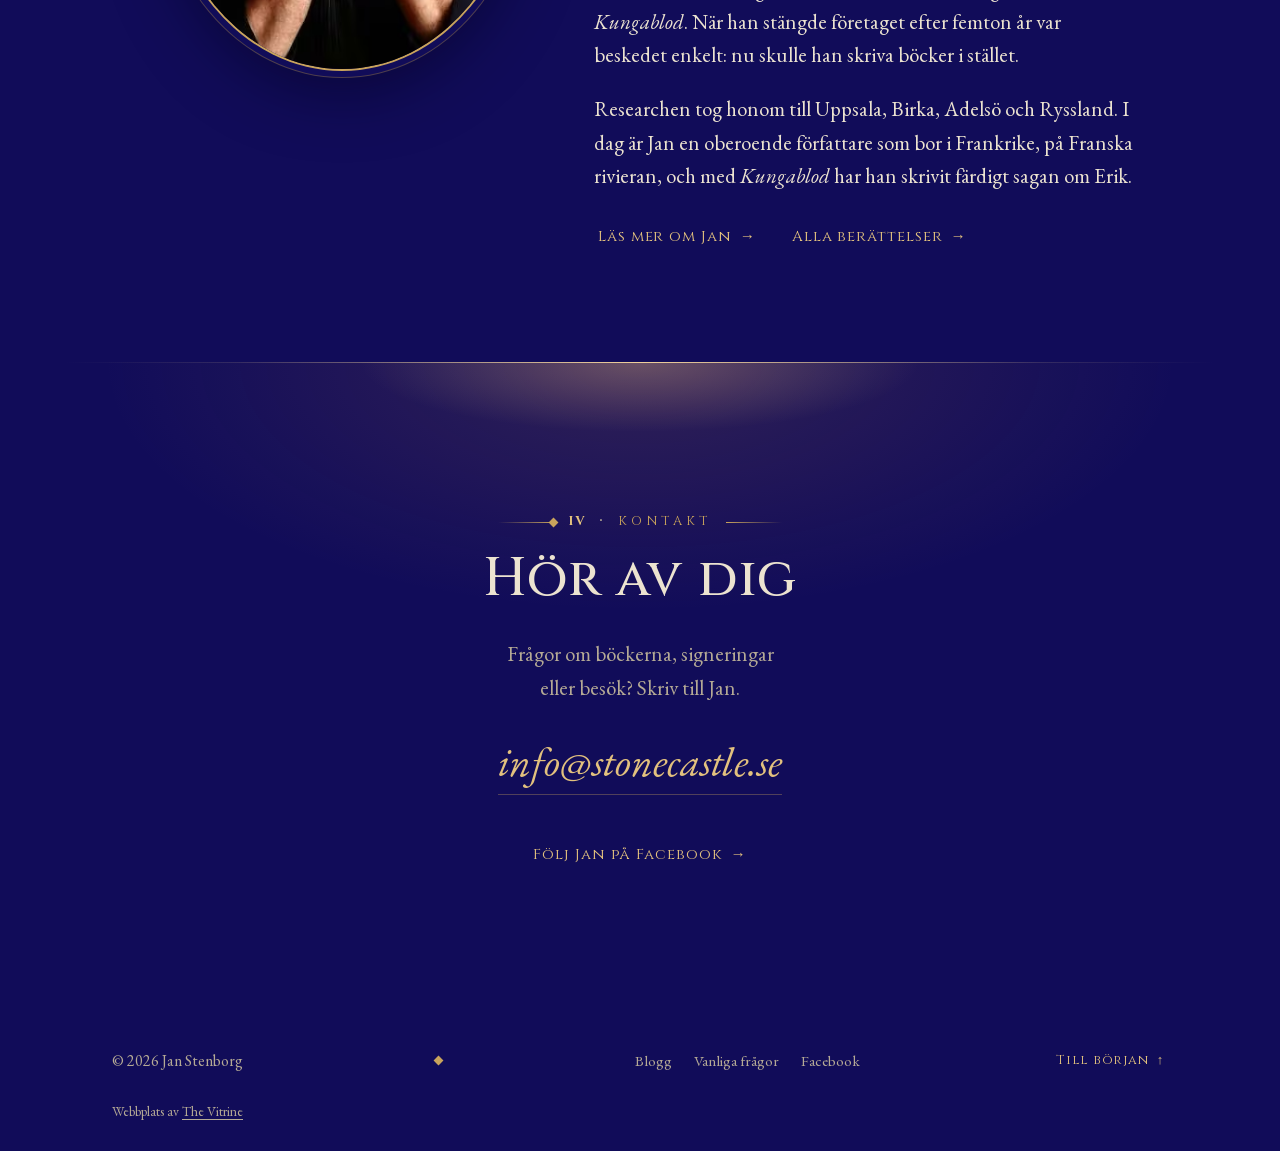
==== commit 6c1b8e2f: "Add the signing close-up and the trilogy photo to the thank-you gallery A close-up of Jan signing Ku" ====
--- a/index.html
+++ b/index.html
@@ -513,10 +513,18 @@
           </div>
           <div class="poster-frame" data-reveal>
             <picture>
-              <source type="image/webp" srcset="images/signering-signerar-429.webp 429w, images/signering-signerar-644.webp 644w" sizes="(max-width: 620px) calc(100vw - 60px), 420px">
-              <img src="images/signering-signerar.jpg" width="644" height="805" loading="lazy"
-                   alt="Jan Stenborg signerar ett exemplar av Kungablod för en läsare på Twang."
-                   data-alt-en="Jan Stenborg signing a copy of Kungablod for a reader at Twang.">
+              <source type="image/webp" srcset="images/signering-narbild-540.webp 540w, images/signering-narbild-804.webp 804w" sizes="(max-width: 620px) calc(100vw - 60px), 420px">
+              <img src="images/signering-narbild.jpg" width="804" height="1004" loading="lazy"
+                   alt="Jan Stenborg signerar ett exemplar av Kungablod på Twang."
+                   data-alt-en="Jan Stenborg signing a copy of Kungablod at Twang.">
+            </picture>
+          </div>
+          <div class="poster-frame signing-wide" data-reveal>
+            <picture>
+              <source type="image/webp" srcset="images/trilogin-900.webp 900w, images/trilogin-1395.webp 1395w" sizes="(max-width: 940px) calc(100vw - 60px), 880px">
+              <img src="images/trilogin.jpg" width="1395" height="725" loading="lazy"
+                   alt="Hela trilogin i tryck: Stridslarm, Jagad och Kungablod sida vid sida."
+                   data-alt-en="The whole trilogy in print: Stridslarm, Jagad and Kungablod side by side.">
             </picture>
           </div>
         </div>
--- a/styles.css
+++ b/styles.css
@@ -754,6 +754,8 @@
 .thanks-photo img { display: block; width: 100%; }
 .signing-grid { display: grid; grid-template-columns: 1fr 1fr; gap: 28px; }       /* two photos from the signing */
 .signing-grid img { aspect-ratio: 4 / 5; object-fit: cover; }
+.signing-grid .signing-wide { grid-column: 1 / -1; }                                /* the trilogy, across both columns */
+.signing-grid .signing-wide img { aspect-ratio: auto; }
 @media (max-width: 620px) { .signing-grid { grid-template-columns: 1fr; gap: 22px; } }
 
 /* --- Full-size viewer --- */
